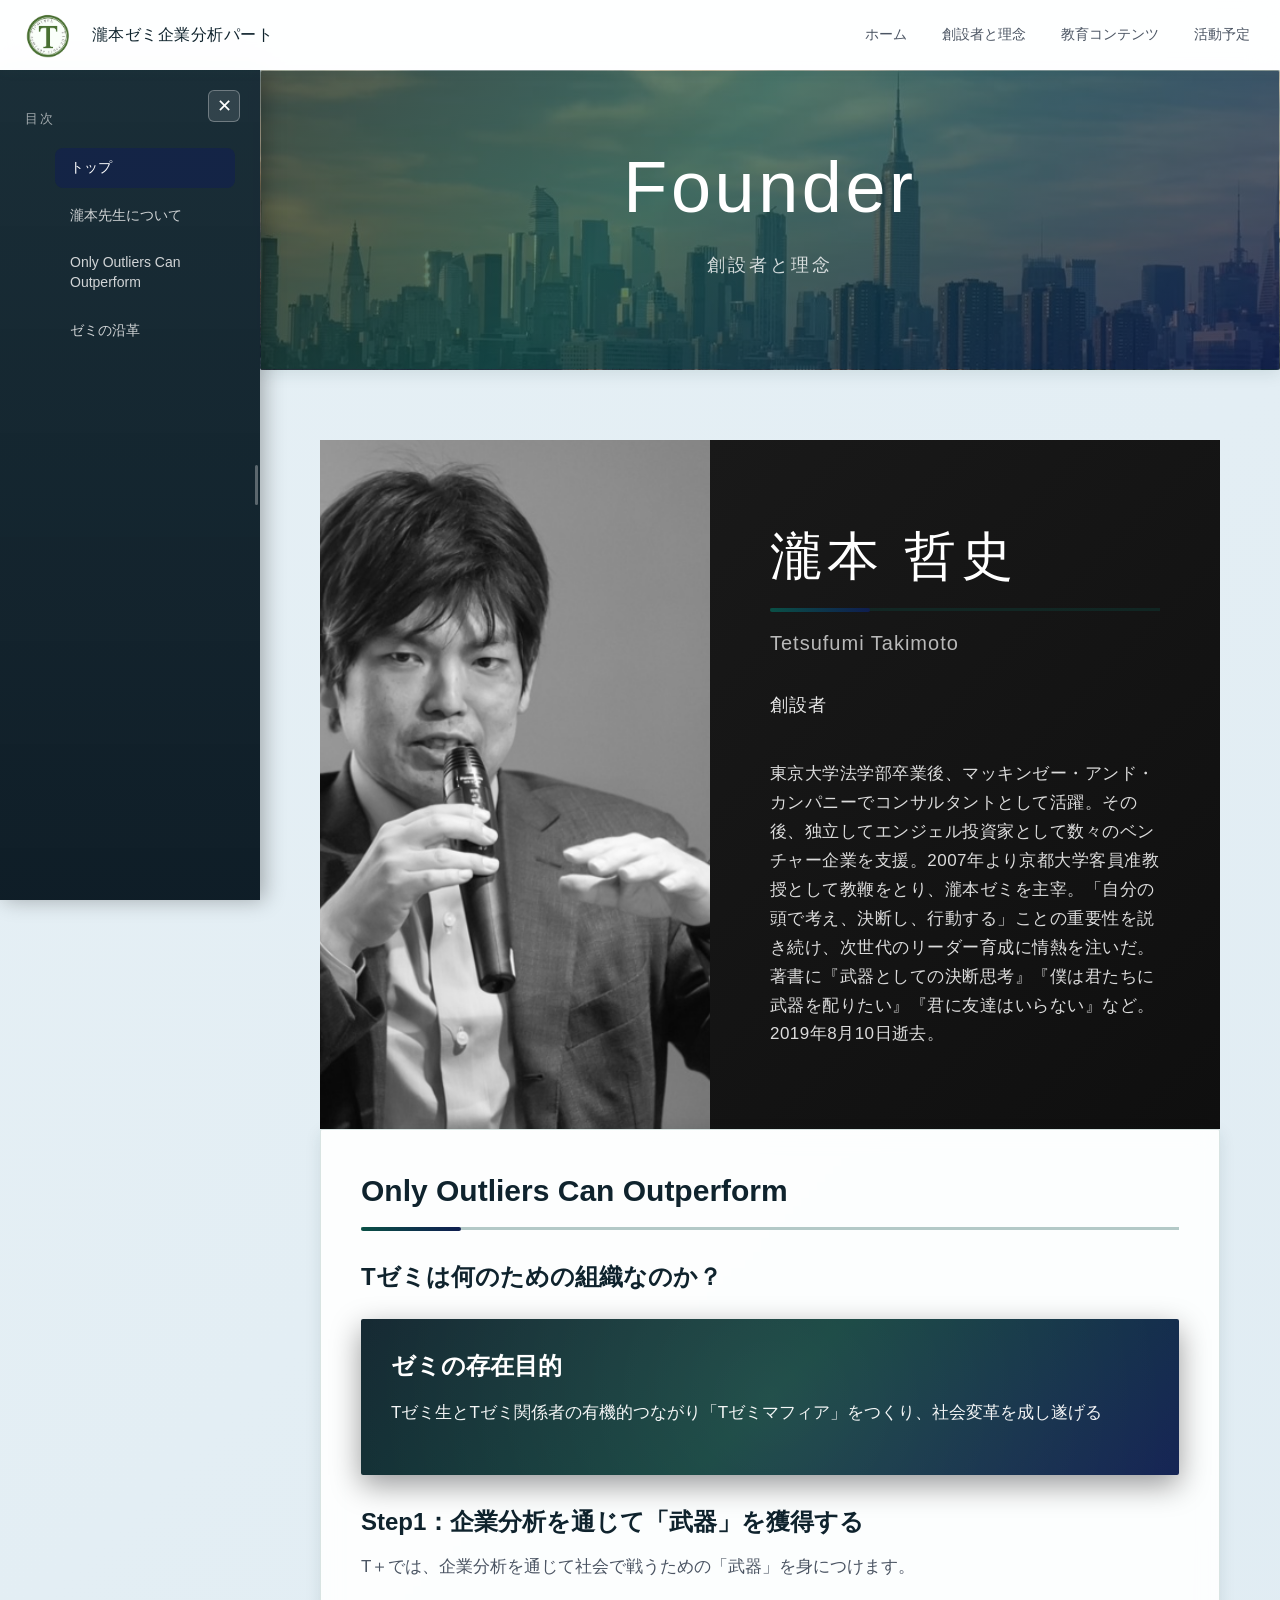
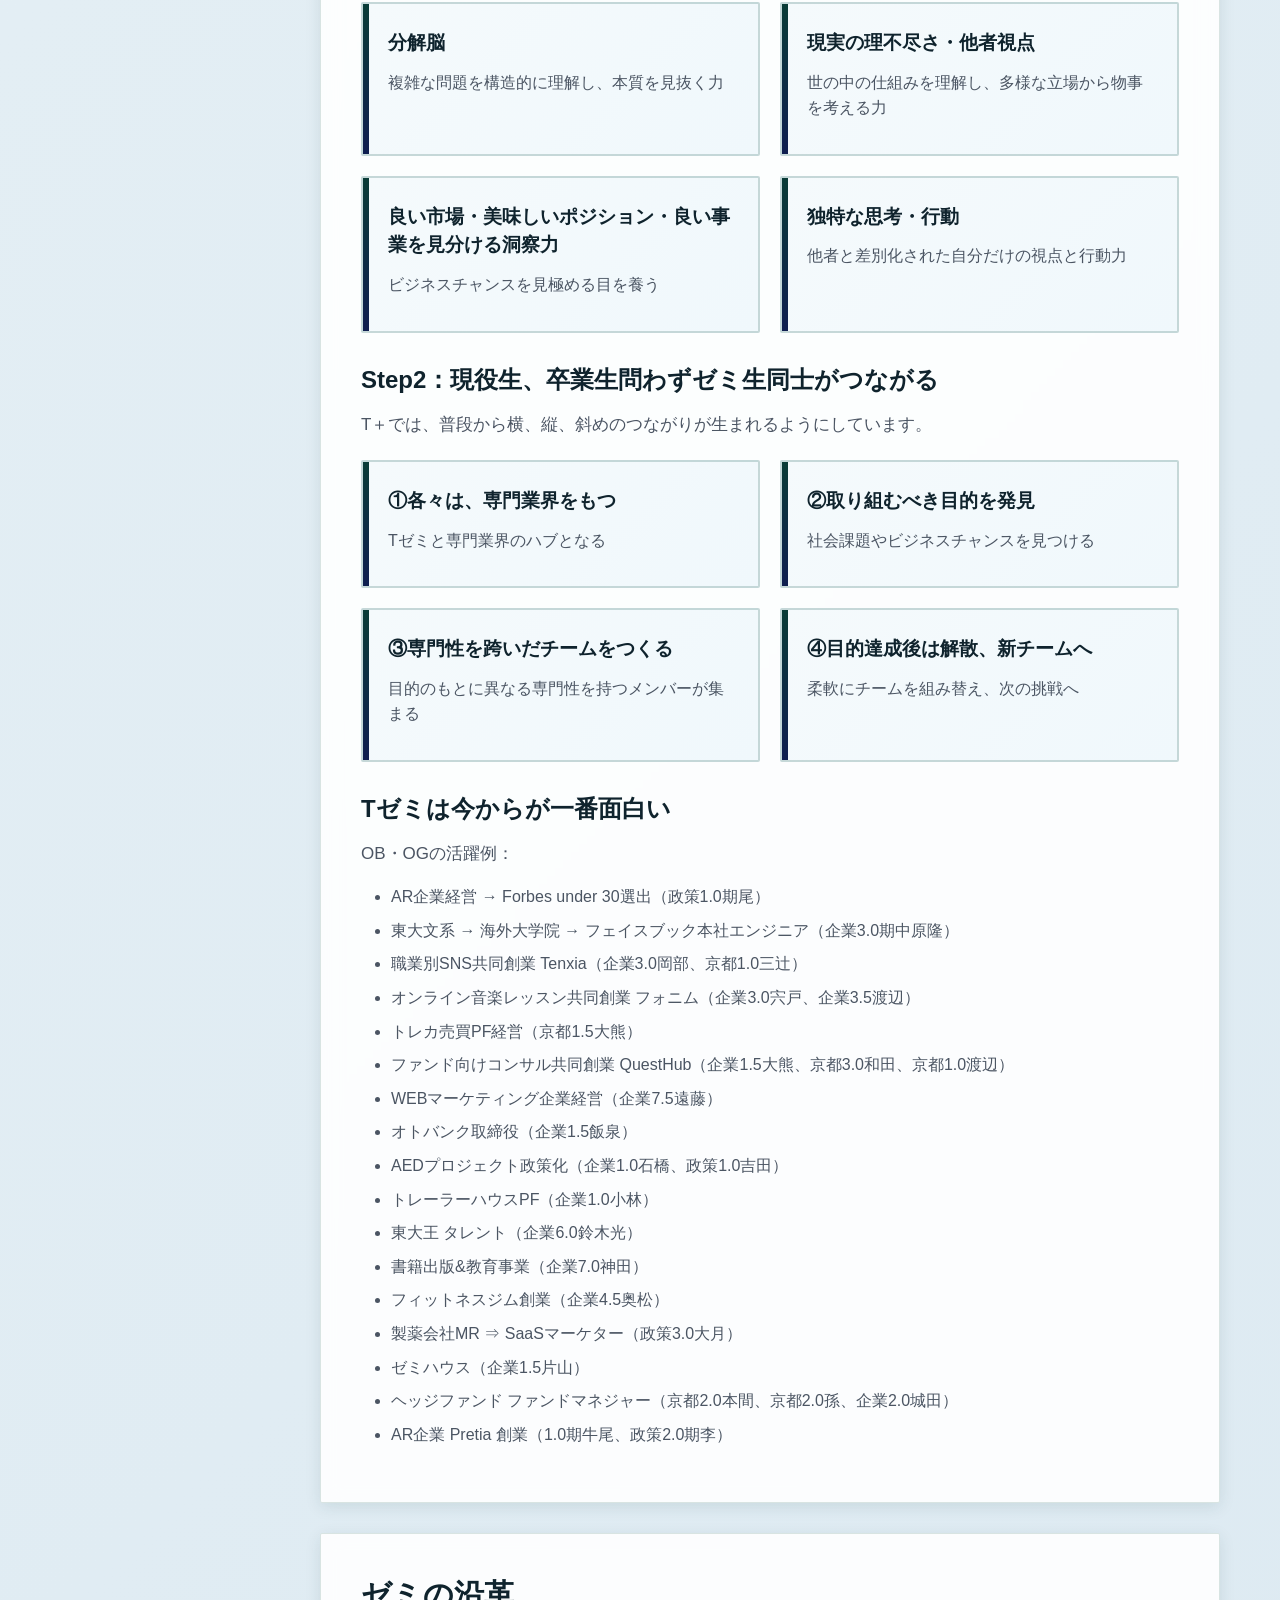
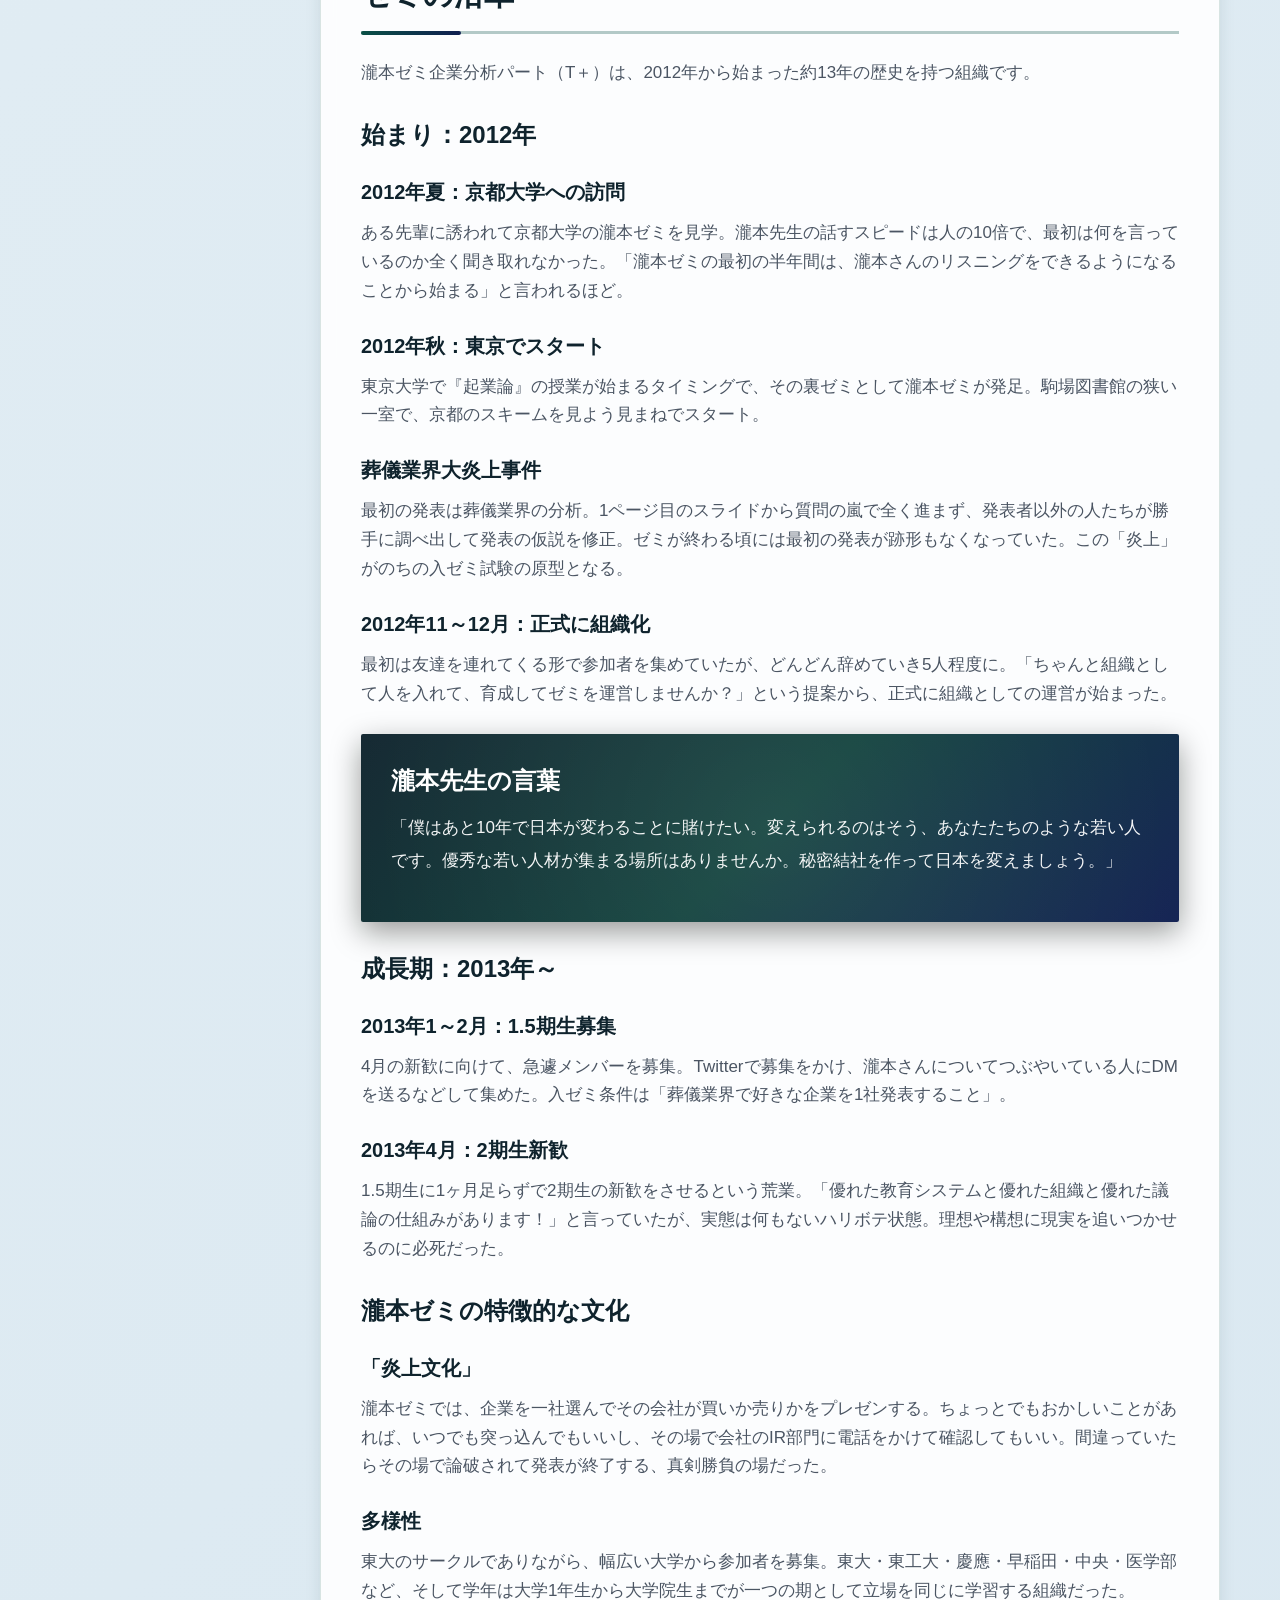
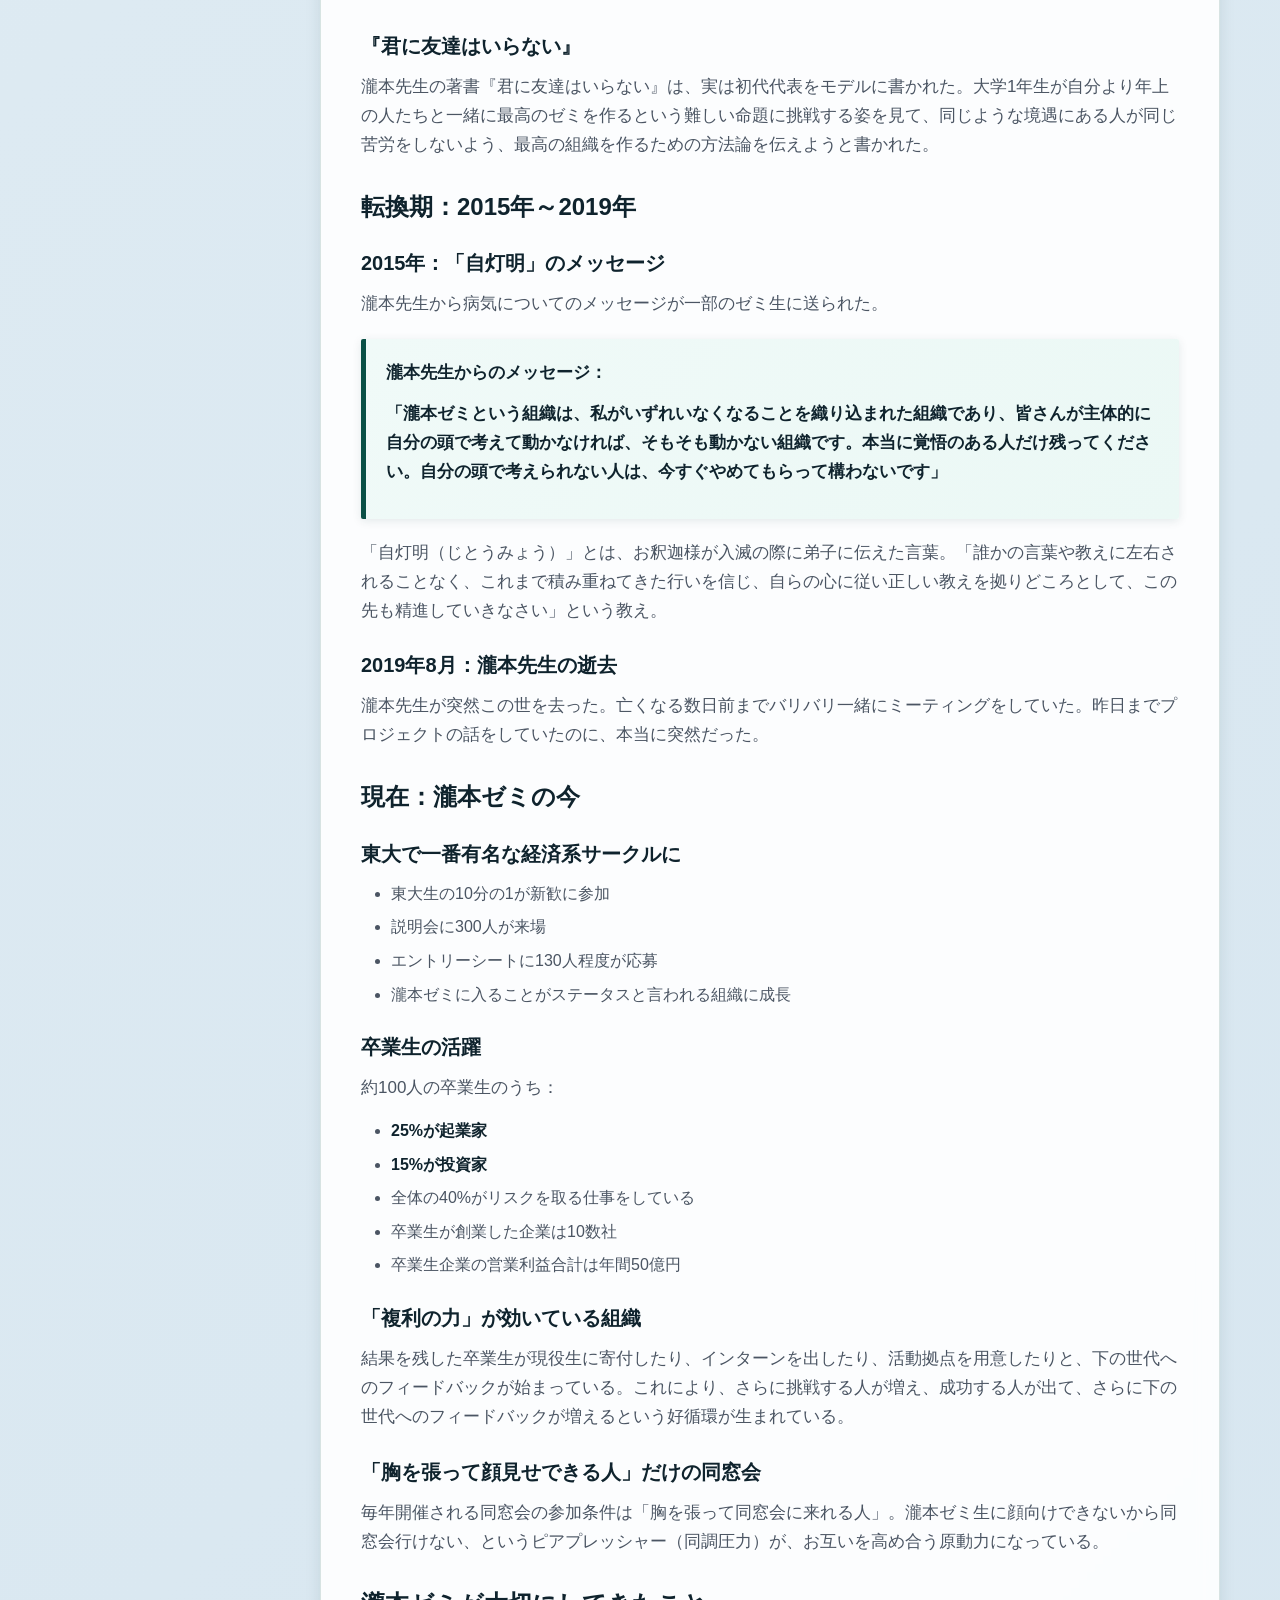
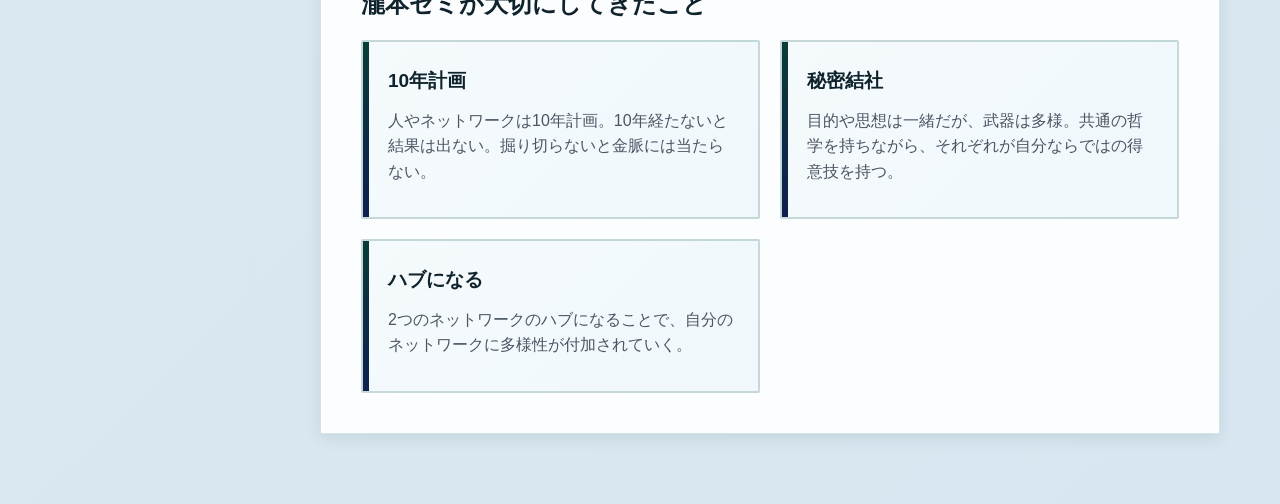
==== about-seminar.html @ 115276fe "Add sidebar toggle button to close/open table of contents Co-Authored-By: Claude Opus 4.6 <noreply@a" ====
<!DOCTYPE html>
<html lang="ja">
<head>
    <meta charset="UTF-8">
    <meta name="viewport" content="width=device-width, initial-scale=1.0">
    <title>ゼミについて | 瀧本ゼミ企業分析パート T＋</title>
    <link rel="stylesheet" href="style.css">
</head>
<body>
    <!-- ヘッダー -->
    <header class="site-header">
        <div class="header-container">
            <a href="index.html" class="header-logo">
                <img src="logo.png" alt="瀧本ゼミ T＋" class="logo-image">
                <span class="logo-text">瀧本ゼミ企業分析パート</span>
            </a>
            <nav class="header-nav">
                <a href="index.html">ホーム</a>
                <a href="about-seminar.html">創設者と理念</a>
                <a href="education.html">教育コンテンツ</a>
                <a href="schedule.html">活動予定</a>
            </nav>
        </div>
    </header>

    <!-- サイドバー -->
    <aside class="sidebar active">
        <button class="sidebar-toggle" id="sidebar-toggle">
            <span>✕</span>
        </button>
        <div class="sidebar-resizer"></div>
        <h3>目次</h3>
        <nav>
            <ul>
                <li><a href="#hero">トップ</a></li>
                <li><a href="#takimoto">瀧本先生について</a></li>
                <li><a href="#outliers">Only Outliers Can Outperform</a></li>
                <li><a href="#history">ゼミの沿革</a></li>
            </ul>
        </nav>
    </aside>

    <!-- メインコンテンツ -->
    <main class="main-content with-sidebar">
        <!-- ページヒーロー -->
        <section class="page-hero" id="hero">
            <div class="page-hero-content">
                <h1>Founder</h1>
                <p>創設者と理念</p>
            </div>
        </section>

        <div class="content-inner">
            <!-- 瀧本先生について -->
            <section id="takimoto" class="profile-section">
                <div class="profile-container">
                    <div class="profile-image">
                        <img src="takimoto.png" alt="瀧本哲史先生">
                    </div>
                    <div class="profile-content">
                        <h2 class="profile-name">瀧本 哲史</h2>
                        <p class="profile-name-en">Tetsufumi Takimoto</p>
                        <p class="profile-role">創設者</p>
                        <div class="profile-text">
                            <p>東京大学法学部卒業後、マッキンゼー・アンド・カンパニーでコンサルタントとして活躍。その後、独立してエンジェル投資家として数々のベンチャー企業を支援。2007年より京都大学客員准教授として教鞭をとり、瀧本ゼミを主宰。「自分の頭で考え、決断し、行動する」ことの重要性を説き続け、次世代のリーダー育成に情熱を注いだ。著書に『武器としての決断思考』『僕は君たちに武器を配りたい』『君に友達はいらない』など。2019年8月10日逝去。</p>
                        </div>
                    </div>
                </div>
            </section>

            <!-- Only Outliers Can Outperform -->
            <section id="outliers">
                <h2>Only Outliers Can Outperform</h2>

                <h3>Tゼミは何のための組織なのか？</h3>

                <div class="highlight-box">
                    <h3>ゼミの存在目的</h3>
                    <p>Tゼミ生とTゼミ関係者の有機的つながり「Tゼミマフィア」をつくり、社会変革を成し遂げる</p>
                </div>

                <h3>Step1：企業分析を通じて「武器」を獲得する</h3>
                <p>T＋では、企業分析を通じて社会で戦うための「武器」を身につけます。</p>

                <div class="card-grid">
                    <div class="card">
                        <h4>分解脳</h4>
                        <p>複雑な問題を構造的に理解し、本質を見抜く力</p>
                    </div>

                    <div class="card">
                        <h4>現実の理不尽さ・他者視点</h4>
                        <p>世の中の仕組みを理解し、多様な立場から物事を考える力</p>
                    </div>

                    <div class="card">
                        <h4>良い市場・美味しいポジション・良い事業を見分ける洞察力</h4>
                        <p>ビジネスチャンスを見極める目を養う</p>
                    </div>

                    <div class="card">
                        <h4>独特な思考・行動</h4>
                        <p>他者と差別化された自分だけの視点と行動力</p>
                    </div>
                </div>

                <h3>Step2：現役生、卒業生問わずゼミ生同士がつながる</h3>
                <p>T＋では、普段から横、縦、斜めのつながりが生まれるようにしています。</p>

                <div class="card-grid">
                    <div class="card">
                        <h4>①各々は、専門業界をもつ</h4>
                        <p>Tゼミと専門業界のハブとなる</p>
                    </div>

                    <div class="card">
                        <h4>②取り組むべき目的を発見</h4>
                        <p>社会課題やビジネスチャンスを見つける</p>
                    </div>

                    <div class="card">
                        <h4>③専門性を跨いだチームをつくる</h4>
                        <p>目的のもとに異なる専門性を持つメンバーが集まる</p>
                    </div>

                    <div class="card">
                        <h4>④目的達成後は解散、新チームへ</h4>
                        <p>柔軟にチームを組み替え、次の挑戦へ</p>
                    </div>
                </div>

                <h3>Tゼミは今からが一番面白い</h3>
                <p>OB・OGの活躍例：</p>
                <ul>
                    <li>AR企業経営 → Forbes under 30選出（政策1.0期尾）</li>
                    <li>東大文系 → 海外大学院 → フェイスブック本社エンジニア（企業3.0期中原隆）</li>
                    <li>職業別SNS共同創業 Tenxia（企業3.0岡部、京都1.0三辻）</li>
                    <li>オンライン音楽レッスン共同創業 フォニム（企業3.0宍戸、企業3.5渡辺）</li>
                    <li>トレカ売買PF経営（京都1.5大熊）</li>
                    <li>ファンド向けコンサル共同創業 QuestHub（企業1.5大熊、京都3.0和田、京都1.0渡辺）</li>
                    <li>WEBマーケティング企業経営（企業7.5遠藤）</li>
                    <li>オトバンク取締役（企業1.5飯泉）</li>
                    <li>AEDプロジェクト政策化（企業1.0石橋、政策1.0吉田）</li>
                    <li>トレーラーハウスPF（企業1.0小林）</li>
                    <li>東大王 タレント（企業6.0鈴木光）</li>
                    <li>書籍出版&教育事業（企業7.0神田）</li>
                    <li>フィットネスジム創業（企業4.5奥松）</li>
                    <li>製薬会社MR ⇒ SaaSマーケター（政策3.0大月）</li>
                    <li>ゼミハウス（企業1.5片山）</li>
                    <li>ヘッジファンド ファンドマネジャー（京都2.0本間、京都2.0孫、企業2.0城田）</li>
                    <li>AR企業 Pretia 創業（1.0期牛尾、政策2.0期李）</li>
                </ul>
            </section>

            <!-- ゼミの沿革 -->
            <section id="history">
                <h2>ゼミの沿革</h2>

                <p>瀧本ゼミ企業分析パート（T＋）は、2012年から始まった約13年の歴史を持つ組織です。</p>

                <h3>始まり：2012年</h3>

                <h4>2012年夏：京都大学への訪問</h4>
                <p>ある先輩に誘われて京都大学の瀧本ゼミを見学。瀧本先生の話すスピードは人の10倍で、最初は何を言っているのか全く聞き取れなかった。「瀧本ゼミの最初の半年間は、瀧本さんのリスニングをできるようになることから始まる」と言われるほど。</p>

                <h4>2012年秋：東京でスタート</h4>
                <p>東京大学で『起業論』の授業が始まるタイミングで、その裏ゼミとして瀧本ゼミが発足。駒場図書館の狭い一室で、京都のスキームを見よう見まねでスタート。</p>

                <h4>葬儀業界大炎上事件</h4>
                <p>最初の発表は葬儀業界の分析。1ページ目のスライドから質問の嵐で全く進まず、発表者以外の人たちが勝手に調べ出して発表の仮説を修正。ゼミが終わる頃には最初の発表が跡形もなくなっていた。この「炎上」がのちの入ゼミ試験の原型となる。</p>

                <h4>2012年11～12月：正式に組織化</h4>
                <p>最初は友達を連れてくる形で参加者を集めていたが、どんどん辞めていき5人程度に。「ちゃんと組織として人を入れて、育成してゼミを運営しませんか？」という提案から、正式に組織としての運営が始まった。</p>

                <div class="highlight-box">
                    <h3>瀧本先生の言葉</h3>
                    <p>「僕はあと10年で日本が変わることに賭けたい。変えられるのはそう、あなたたちのような若い人です。優秀な若い人材が集まる場所はありませんか。秘密結社を作って日本を変えましょう。」</p>
                </div>

                <h3>成長期：2013年～</h3>

                <h4>2013年1～2月：1.5期生募集</h4>
                <p>4月の新歓に向けて、急遽メンバーを募集。Twitterで募集をかけ、瀧本さんについてつぶやいている人にDMを送るなどして集めた。入ゼミ条件は「葬儀業界で好きな企業を1社発表すること」。</p>

                <h4>2013年4月：2期生新歓</h4>
                <p>1.5期生に1ヶ月足らずで2期生の新歓をさせるという荒業。「優れた教育システムと優れた組織と優れた議論の仕組みがあります！」と言っていたが、実態は何もないハリボテ状態。理想や構想に現実を追いつかせるのに必死だった。</p>

                <h3>瀧本ゼミの特徴的な文化</h3>

                <h4>「炎上文化」</h4>
                <p>瀧本ゼミでは、企業を一社選んでその会社が買いか売りかをプレゼンする。ちょっとでもおかしいことがあれば、いつでも突っ込んでもいいし、その場で会社のIR部門に電話をかけて確認してもいい。間違っていたらその場で論破されて発表が終了する、真剣勝負の場だった。</p>

                <h4>多様性</h4>
                <p>東大のサークルでありながら、幅広い大学から参加者を募集。東大・東工大・慶應・早稲田・中央・医学部など、そして学年は大学1年生から大学院生までが一つの期として立場を同じに学習する組織だった。</p>

                <h4>『君に友達はいらない』</h4>
                <p>瀧本先生の著書『君に友達はいらない』は、実は初代代表をモデルに書かれた。大学1年生が自分より年上の人たちと一緒に最高のゼミを作るという難しい命題に挑戦する姿を見て、同じような境遇にある人が同じ苦労をしないよう、最高の組織を作るための方法論を伝えようと書かれた。</p>

                <h3>転換期：2015年～2019年</h3>

                <h4>2015年：「自灯明」のメッセージ</h4>
                <p>瀧本先生から病気についてのメッセージが一部のゼミ生に送られた。</p>

                <div class="info-box">
                    <p><strong>瀧本先生からのメッセージ：</strong></p>
                    <p>「瀧本ゼミという組織は、私がいずれいなくなることを織り込まれた組織であり、皆さんが主体的に自分の頭で考えて動かなければ、そもそも動かない組織です。本当に覚悟のある人だけ残ってください。自分の頭で考えられない人は、今すぐやめてもらって構わないです」</p>
                </div>

                <p>「自灯明（じとうみょう）」とは、お釈迦様が入滅の際に弟子に伝えた言葉。「誰かの言葉や教えに左右されることなく、これまで積み重ねてきた行いを信じ、自らの心に従い正しい教えを拠りどころとして、この先も精進していきなさい」という教え。</p>

                <h4>2019年8月：瀧本先生の逝去</h4>
                <p>瀧本先生が突然この世を去った。亡くなる数日前までバリバリ一緒にミーティングをしていた。昨日までプロジェクトの話をしていたのに、本当に突然だった。</p>

                <h3>現在：瀧本ゼミの今</h3>

                <h4>東大で一番有名な経済系サークルに</h4>
                <ul>
                    <li>東大生の10分の1が新歓に参加</li>
                    <li>説明会に300人が来場</li>
                    <li>エントリーシートに130人程度が応募</li>
                    <li>瀧本ゼミに入ることがステータスと言われる組織に成長</li>
                </ul>

                <h4>卒業生の活躍</h4>
                <p>約100人の卒業生のうち：</p>
                <ul>
                    <li><strong>25%が起業家</strong></li>
                    <li><strong>15%が投資家</strong></li>
                    <li>全体の40%がリスクを取る仕事をしている</li>
                    <li>卒業生が創業した企業は10数社</li>
                    <li>卒業生企業の営業利益合計は年間50億円</li>
                </ul>

                <h4>「複利の力」が効いている組織</h4>
                <p>結果を残した卒業生が現役生に寄付したり、インターンを出したり、活動拠点を用意したりと、下の世代へのフィードバックが始まっている。これにより、さらに挑戦する人が増え、成功する人が出て、さらに下の世代へのフィードバックが増えるという好循環が生まれている。</p>

                <h4>「胸を張って顔見せできる人」だけの同窓会</h4>
                <p>毎年開催される同窓会の参加条件は「胸を張って同窓会に来れる人」。瀧本ゼミ生に顔向けできないから同窓会行けない、というピアプレッシャー（同調圧力）が、お互いを高め合う原動力になっている。</p>

                <h3>瀧本ゼミが大切にしてきたこと</h3>

                <div class="card-grid">
                    <div class="card">
                        <h4>10年計画</h4>
                        <p>人やネットワークは10年計画。10年経たないと結果は出ない。掘り切らないと金脈には当たらない。</p>
                    </div>

                    <div class="card">
                        <h4>秘密結社</h4>
                        <p>目的や思想は一緒だが、武器は多様。共通の哲学を持ちながら、それぞれが自分ならではの得意技を持つ。</p>
                    </div>

                    <div class="card">
                        <h4>ハブになる</h4>
                        <p>2つのネットワークのハブになることで、自分のネットワークに多様性が付加されていく。</p>
                    </div>
                </div>
            </section>
        </div>
    </main>

    <!-- ページトップボタン -->
    <button id="back-to-top" class="back-to-top">
        <span>↑</span>
    </button>

    <script src="script.js"></script>
</body>
</html>
---- style.css ----
:root {
            --color-primary: #2D5F4C;
            --color-primary-light: #4A9B7F;
            --color-primary-dark: #1E4535;
            --color-accent: #3A7A5F;
            --color-blue: #2563EB;
            --color-blue-light: #3B82F6;
            --color-cyan: #06B6D4;
            --color-teal: #14B8A6;
            --color-bg-light: #F8FAF9;
            --color-bg-gradient-start: #EFF6F3;
            --color-bg-gradient-end: #E0EDE7;
            --color-text-dark: #1F2937;
            --color-text-medium: #4B5563;
            --color-text-light: #6B7280;
            --color-white: #FFFFFF;
            --color-border: #D5E8DF;
        }

        * {
            margin: 0;
            padding: 0;
            box-sizing: border-box;
        }

        body {
            font-family: 'Helvetica Neue', Helvetica, Arial, 'Hiragino Kaku Gothic ProN', 'Hiragino Sans', Meiryo, sans-serif;
            color: #1F2937;
            background: linear-gradient(135deg, rgba(230, 240, 245, 1) 0%, rgba(215, 230, 240, 1) 100%);
            line-height: 1.8;
            overflow-x: hidden;
            font-weight: 400;
        }

        /* タイポグラフィ - 大胆なコントラスト */
        h1 {
            font-size: clamp(28px, 5vw, 48px);
            font-weight: 700;
            line-height: 1.2;
            font-family: 'Helvetica Neue', Helvetica, Arial, sans-serif;
        }

        h2 {
            font-size: clamp(22px, 3vw, 28px);
            font-weight: 600;
            line-height: 1.4;
            font-family: 'Helvetica Neue', Helvetica, Arial, sans-serif;
        }

        h3 {
            font-size: clamp(18px, 2.5vw, 22px);
            font-weight: 600;
            line-height: 1.4;
            font-family: 'Helvetica Neue', Helvetica, Arial, sans-serif;
        }

        h4 {
            font-size: clamp(17px, 2vw, 20px);
            font-weight: 500;
            line-height: 1.5;
            font-family: 'Helvetica Neue', Helvetica, Arial, sans-serif;
        }

        h5 {
            font-size: clamp(16px, 1.8vw, 18px);
            font-weight: 500;
            line-height: 1.5;
            font-family: 'Helvetica Neue', Helvetica, Arial, sans-serif;
        }

        /* ========== ヘッダー ========== */
        .site-header {
            position: fixed;
            top: 0;
            left: 0;
            right: 0;
            background: rgba(255, 255, 255, 0.95);
            backdrop-filter: blur(15px);
            z-index: 1000;
            box-shadow: 0 2px 10px rgba(10, 60, 55, 0.08);
            padding: 0;
        }

        .header-container {
            max-width: 100%;
            margin: 0;
            padding: 0 30px 0 20px;
            display: flex;
            justify-content: space-between;
            align-items: center;
            height: 70px;
        }

        .header-logo {
            display: flex;
            align-items: center;
            gap: 15px;
            text-decoration: none;
            transition: opacity 0.3s;
        }

        .header-logo:hover {
            opacity: 0.8;
        }

        .logo-image {
            height: 45px;
            width: auto;
        }

        .logo-text {
            font-size: 16px;
            font-weight: 400;
            color: rgba(15, 35, 45, 1);
            font-family: 'Helvetica Neue', Helvetica, Arial, sans-serif;
            letter-spacing: 0.5px;
            white-space: nowrap;
        }

        .header-nav {
            display: flex;
            gap: 35px;
            align-items: center;
        }

        .header-nav a {
            text-decoration: none;
            color: #4B5563;
            font-weight: 400;
            font-size: 14px;
            transition: all 0.3s;
            position: relative;
            font-family: 'Helvetica Neue', Helvetica, Arial, sans-serif;
        }

        .header-nav a::after {
            content: '';
            position: absolute;
            bottom: -5px;
            left: 0;
            width: 0;
            height: 2px;
            background: rgba(10, 80, 70, 1);
            transition: width 0.3s;
        }

        .header-nav a:hover {
            color: rgba(10, 80, 70, 1);
        }

        .header-nav a:hover::after {
            width: 100%;
        }

        /* ヘッダー透明版（ホームページ専用） */
        .header-transparent {
            background: transparent !important;
            backdrop-filter: none !important;
            box-shadow: none !important;
        }

        .header-transparent .logo-text {
            color: white;
        }

        .header-transparent .header-nav a {
            color: rgba(255, 255, 255, 0.9);
        }

        .header-transparent .header-nav a::after {
            background: white;
        }

        .header-transparent .header-nav a:hover {
            color: white;
        }

        /* サイドバー */
        .sidebar {
            position: fixed;
            left: 0;
            top: 70px;
            width: 260px;
            height: calc(100vh - 70px);
            background: linear-gradient(180deg, rgba(15, 35, 45, 0.95) 0%, rgba(10, 25, 35, 0.98) 100%);
            backdrop-filter: blur(10px);
            color: white;
            padding: 40px 25px;
            overflow-y: auto;
            z-index: 50;
            box-shadow: 4px 0 20px rgba(0, 0, 0, 0.3);
            display: none;
            transition: none;
        }

        .sidebar.active {
            display: block;
        }

        .sidebar.hidden {
            transform: translateX(-100%);
        }

        .sidebar-toggle {
            position: absolute;
            top: 20px;
            right: 20px;
            width: 32px;
            height: 32px;
            background: rgba(255, 255, 255, 0.1);
            border: 1px solid rgba(255, 255, 255, 0.3);
            border-radius: 6px;
            color: white;
            font-size: 18px;
            cursor: pointer;
            display: flex;
            align-items: center;
            justify-content: center;
            transition: all 0.3s;
            z-index: 101;
        }

        .sidebar-toggle:hover {
            background: rgba(255, 255, 255, 0.2);
            border-color: rgba(255, 255, 255, 0.5);
        }

        .sidebar-toggle span {
            line-height: 1;
        }

        .sidebar-resizer {
            position: absolute;
            right: 0;
            top: 0;
            width: 8px;
            height: 100%;
            cursor: col-resize;
            background: transparent;
            transition: background 0.2s;
            z-index: 100;
        }

        .sidebar-resizer:hover {
            background: rgba(100, 200, 180, 0.3);
        }

        .sidebar-resizer::after {
            content: '';
            position: absolute;
            right: 2px;
            top: 50%;
            transform: translateY(-50%);
            width: 3px;
            height: 40px;
            background: rgba(255, 255, 255, 0.3);
            border-radius: 2px;
        }

        .sidebar h3 {
            font-size: 13px;
            color: rgba(255, 255, 255, 0.6);
            margin-bottom: 20px;
            text-transform: uppercase;
            letter-spacing: 2px;
            font-weight: 400;
        }

        .sidebar nav ul {
            list-style: none;
        }

        .sidebar nav li {
            margin-bottom: 8px;
        }

        .sidebar nav a {
            color: rgba(255, 255, 255, 0.8);
            text-decoration: none;
            font-size: 14px;
            display: block;
            padding: 10px 15px;
            border-radius: 8px;
            transition: all 0.3s;
            font-weight: 400;
            line-height: 1.4;
        }

        .sidebar nav a:hover {
            background-color: rgba(10, 80, 70, 0.4);
            color: white;
        }

        .sidebar nav a.active {
            background-color: rgba(15, 30, 80, 0.6);
            color: white;
            font-weight: 500;
        }

        .nav-parent {
            position: relative;
        }

        .nav-toggle {
            cursor: pointer;
            display: flex;
            justify-content: space-between;
            align-items: center;
        }

        .toggle-icon {
            font-size: 10px;
            transition: transform 0.3s;
            margin-left: 5px;
        }

        .nav-parent.collapsed .toggle-icon {
            transform: rotate(-90deg);
        }

        .nav-submenu {
            list-style: none;
            margin-left: 15px;
            margin-top: 5px;
            margin-bottom: 5px;
            max-height: 500px;
            overflow: hidden;
            transition: max-height 0.3s ease-out, opacity 0.3s ease-out;
            opacity: 1;
        }

        .nav-parent.collapsed .nav-submenu {
            max-height: 0;
            opacity: 0;
            margin-top: 0;
            margin-bottom: 0;
        }

        .nav-submenu li {
            margin-bottom: 5px;
        }

        .nav-submenu a {
            font-size: 11px;
            padding: 6px 12px;
            color: rgba(255, 255, 255, 0.7);
            font-weight: 300;
        }


        /* メインコンテンツ */
        .main-content {
            margin-left: 0;
            padding: 0;
            max-width: 100%;
            margin-top: 70px;
        }

        .main-content-home {
            margin-top: 0;
        }

        .main-content.with-sidebar {
            margin-left: 260px;
            transition: margin-left 0.3s ease;
        }

        .main-content.with-sidebar.sidebar-closed {
            margin-left: 0;
        }

        .content-inner {
            padding: 40px 60px;
            max-width: 1400px;
            margin: 0 auto;
        }

        /* ページヒーロー */
        .page-hero {
            position: relative;
            height: 33vh;
            min-height: 300px;
            background: url('hero-bg.jpg') center/cover;
            display: flex;
            align-items: center;
            justify-content: center;
            overflow: hidden;
        }

        .page-hero::before {
            content: '';
            position: absolute;
            top: 0;
            left: 0;
            right: 0;
            bottom: 0;
            background: linear-gradient(135deg, rgba(20, 40, 30, 0.7) 0%, rgba(10, 80, 70, 0.65) 40%, rgba(15, 30, 80, 0.7) 100%);
            z-index: 1;
        }

        .page-hero-content {
            position: relative;
            z-index: 2;
            text-align: center;
        }

        .page-hero h1 {
            font-size: clamp(40px, 8vw, 72px);
            font-weight: 200;
            color: white;
            margin-bottom: 20px;
            letter-spacing: 0.05em;
        }

        .page-hero p {
            font-size: clamp(14px, 2vw, 18px);
            color: rgba(255, 255, 255, 0.8);
            font-weight: 300;
            letter-spacing: 3px;
            text-transform: uppercase;
        }

        /* ヒーローセクション */
        .hero-section {
            position: relative;
            height: 100vh;
            background: url('hero-bg.jpg') center/cover;
            display: flex;
            align-items: center;
            justify-content: flex-start;
            padding: 100px 80px 0;
            overflow: hidden;
        }

        .hero-section::before {
            content: '';
            position: absolute;
            top: 0;
            left: 0;
            right: 0;
            bottom: 0;
            background: linear-gradient(135deg, rgba(20, 40, 30, 0.7) 0%, rgba(10, 80, 70, 0.65) 40%, rgba(15, 30, 80, 0.7) 100%);
            z-index: 1;
        }

        .hero-title-wrapper {
            position: relative;
            z-index: 2;
        }

        .hero-main-title {
            font-size: clamp(80px, 15vw, 180px);
            font-weight: 200;
            color: white;
            line-height: 1;
            margin-bottom: 20px;
            text-shadow: 0 10px 40px rgba(0, 0, 0, 0.5);
            letter-spacing: 0.02em;
            font-family: 'Helvetica Neue', Helvetica, Arial, sans-serif;
        }

        .hero-subtitle-text {
            font-size: clamp(14px, 1.5vw, 18px);
            color: rgba(255, 255, 255, 0.7);
            font-weight: 300;
            letter-spacing: 4px;
            text-transform: uppercase;
            font-family: 'Helvetica Neue', Helvetica, Arial, sans-serif;
        }

        .scroll-indicator {
            position: absolute;
            bottom: 40px;
            left: 50%;
            transform: translateX(-50%);
            z-index: 3;
            text-align: center;
            animation: bounce 2s infinite;
        }

        .scroll-indicator p {
            color: rgba(255, 255, 255, 0.6);
            font-size: 10px;
            margin-bottom: 12px;
            font-weight: 300;
            letter-spacing: 3px;
            font-family: 'Helvetica Neue', Helvetica, Arial, sans-serif;
        }

        .scroll-arrow {
            width: 30px;
            height: 30px;
            border-left: 3px solid white;
            border-bottom: 3px solid white;
            transform: rotate(-45deg);
            margin: 0 auto;
        }

        @keyframes bounce {
            0%, 100% {
                transform: translateX(-50%) translateY(0);
            }
            50% {
                transform: translateX(-50%) translateY(-10px);
            }
        }

        /* メッセージセクション */
        .message-section {
            padding: 100px 80px 120px;
            background: linear-gradient(135deg, rgba(10, 15, 20, 1) 0%, rgba(5, 10, 15, 1) 100%);
            position: relative;
            overflow: hidden;
        }

        .message-section::before {
            content: '';
            position: absolute;
            top: 0;
            left: 0;
            right: 0;
            bottom: 0;
            background:
                radial-gradient(circle at 30% 40%, rgba(20, 184, 166, 0.08) 0%, transparent 50%),
                radial-gradient(circle at 70% 60%, rgba(37, 99, 235, 0.08) 0%, transparent 50%);
            pointer-events: none;
        }

        .message-content {
            max-width: 1100px;
            margin: 0 auto;
            text-align: center;
            position: relative;
            z-index: 1;
        }

        .message-title {
            font-size: clamp(48px, 7vw, 72px);
            font-weight: 800;
            background: linear-gradient(90deg, #4ADE80 0%, #22D3EE 50%, #3B82F6 100%);
            -webkit-background-clip: text;
            -webkit-text-fill-color: transparent;
            background-clip: text;
            margin-bottom: 60px;
            letter-spacing: 0.03em;
            font-family: 'Helvetica Neue', Helvetica, Arial, sans-serif;
            line-height: 1.2;
            filter: drop-shadow(0 6px 30px rgba(0, 0, 0, 0.5));
        }

        .message-text {
            display: flex;
            flex-direction: column;
            gap: 25px;
        }

        .message-text p {
            font-size: clamp(14px, 1.5vw, 16px);
            color: rgba(255, 255, 255, 0.8);
            line-height: 1.8;
            font-weight: 400;
            letter-spacing: 0.02em;
            font-family: 'Helvetica Neue', Helvetica, Arial, sans-serif;
        }

        .message-text p:last-child {
            margin-top: 5px;
            font-weight: 400;
            color: rgba(255, 255, 255, 0.8);
            font-size: clamp(14px, 1.5vw, 16px);
        }

        @media (max-width: 768px) {
            .message-section {
                padding: 60px 30px;
            }

            .message-title {
                margin-bottom: 35px;
            }

            .message-text {
                gap: 15px;
            }
        }

        /* ナビゲーション（Exploreセクション） */
        .nav-explore {
            margin-top: 80px;
            max-width: 1200px;
            margin-left: auto;
            margin-right: auto;
        }

        .nav-explore h2 {
            text-align: center;
            color: white;
            font-size: clamp(36px, 6vw, 56px);
            font-weight: 200;
            margin-bottom: 20px;
            letter-spacing: 0.05em;
            font-family: 'Helvetica Neue', Helvetica, Arial, sans-serif;
        }

        @media (max-width: 768px) {
            .nav-explore {
                margin-top: 50px;
            }
        }

        /* プロフィールセクション */
        .profile-section {
            padding: 0 !important;
            margin-bottom: 0 !important;
            background: none !important;
            border: none !important;
            box-shadow: none !important;
        }

        .profile-container {
            display: flex;
            min-height: 600px;
        }

        .profile-image {
            flex: 1;
            overflow: hidden;
        }

        .profile-image img {
            width: 100%;
            height: 100%;
            object-fit: cover;
            filter: grayscale(100%);
        }

        .profile-content {
            flex: 1;
            background: linear-gradient(135deg, rgba(25, 25, 25, 1) 0%, rgba(15, 15, 15, 1) 100%);
            padding: 80px 60px;
            display: flex;
            flex-direction: column;
            justify-content: center;
        }

        .profile-name {
            font-size: clamp(36px, 5vw, 52px);
            font-weight: 400;
            color: white;
            margin: 0 0 15px 0;
            letter-spacing: 0.1em;
            font-family: 'Helvetica Neue', Helvetica, Arial, 'Hiragino Kaku Gothic ProN', 'Hiragino Sans', sans-serif;
        }

        .profile-name-en {
            font-size: clamp(16px, 2vw, 20px);
            color: rgba(255, 255, 255, 0.7);
            margin: 0 0 30px 0;
            font-weight: 300;
            letter-spacing: 0.05em;
            font-family: 'Helvetica Neue', Helvetica, Arial, sans-serif;
        }

        .profile-role {
            font-size: clamp(16px, 1.8vw, 18px);
            color: rgba(255, 255, 255, 0.9);
            margin: 0 0 40px 0;
            font-weight: 400;
            letter-spacing: 0.05em;
            font-family: 'Helvetica Neue', Helvetica, Arial, 'Hiragino Kaku Gothic ProN', 'Hiragino Sans', sans-serif;
        }

        .profile-text {
            color: rgba(255, 255, 255, 0.85);
            font-size: clamp(14px, 1.5vw, 16px);
            line-height: 2;
            font-weight: 400;
            letter-spacing: 0.03em;
            font-family: 'Helvetica Neue', Helvetica, Arial, 'Hiragino Kaku Gothic ProN', 'Hiragino Sans', sans-serif;
        }

        .profile-text p {
            margin: 0;
            color: rgba(255, 255, 255, 0.85);
        }

        @media (max-width: 1024px) {
            .profile-container {
                min-height: 500px;
            }

            .profile-content {
                padding: 60px 40px;
            }
        }

        @media (max-width: 768px) {
            .profile-container {
                flex-direction: column;
                min-height: auto;
            }

            .profile-image {
                height: 400px;
            }

            .profile-content {
                padding: 50px 30px;
            }
        }

        /* 発表までの流れセクション */
        .flow-section {
            background: linear-gradient(135deg, rgba(245, 250, 252, 1) 0%, rgba(240, 248, 252, 1) 100%) !important;
        }

        .flow-intro {
            text-align: center;
            font-size: 16px;
            color: #6B7280;
            margin-bottom: 50px;
        }

        .flow-diagram {
            display: grid;
            grid-template-columns: 280px 1fr;
            gap: 40px;
            margin-top: 40px;
        }

        .flow-vertical {
            display: flex;
            flex-direction: column;
            gap: 15px;
        }

        .flow-step {
            background: linear-gradient(135deg, rgba(14, 165, 233, 0.9) 0%, rgba(6, 182, 212, 0.9) 100%);
            padding: 25px 20px;
            border-radius: 12px;
            box-shadow: 0 4px 12px rgba(14, 165, 233, 0.3);
        }

        .flow-step h3 {
            color: white;
            font-size: 20px;
            font-weight: 600;
            margin: 0;
            text-align: center;
            letter-spacing: 0.05em;
        }

        .flow-sources {
            display: flex;
            flex-wrap: wrap;
            gap: 8px;
            margin-top: 15px;
            justify-content: center;
        }

        .flow-sources span {
            background: rgba(255, 255, 255, 0.25);
            color: white;
            padding: 6px 12px;
            border-radius: 6px;
            font-size: 12px;
            font-weight: 500;
        }

        .flow-arrow-down {
            text-align: center;
            color: rgba(14, 165, 233, 1);
            font-size: 32px;
            font-weight: 300;
            line-height: 1;
        }

        .flow-research {
            display: flex;
            flex-direction: column;
            gap: 25px;
        }

        .research-section {
            background: white;
            padding: 25px;
            border-radius: 12px;
            border: 2px solid rgba(14, 165, 233, 0.2);
            box-shadow: 0 4px 12px rgba(14, 165, 233, 0.1);
        }

        .research-section h4 {
            color: rgba(15, 35, 45, 1);
            font-size: 18px;
            font-weight: 700;
            margin: 0 0 20px 0;
            padding-bottom: 12px;
            border-bottom: 2px solid rgba(14, 165, 233, 0.3);
        }

        .research-grid {
            display: grid;
            grid-template-columns: repeat(2, 1fr);
            gap: 15px;
        }

        .research-item {
            background: linear-gradient(135deg, rgba(240, 250, 255, 1) 0%, rgba(230, 245, 252, 1) 100%);
            padding: 15px;
            border-radius: 8px;
            border: 1px solid rgba(14, 165, 233, 0.15);
        }

        .research-item h5 {
            color: rgba(15, 35, 45, 1);
            font-size: 15px;
            font-weight: 600;
            margin: 0 0 8px 0;
        }

        .research-item p {
            color: #6B7280;
            font-size: 13px;
            margin: 0;
            line-height: 1.5;
        }

        .research-columns {
            display: grid;
            grid-template-columns: repeat(2, 1fr);
            gap: 15px;
        }

        .research-column {
            background: linear-gradient(135deg, rgba(240, 250, 255, 1) 0%, rgba(230, 245, 252, 1) 100%);
            padding: 15px;
            border-radius: 8px;
            border: 1px solid rgba(14, 165, 233, 0.15);
        }

        .column-label {
            font-size: 13px;
            font-weight: 700;
            color: rgba(14, 165, 233, 1);
            margin: 0 0 12px 0;
            text-align: center;
        }

        .research-column .research-item {
            background: white;
            padding: 10px;
            margin-bottom: 8px;
            text-align: center;
            font-size: 14px;
            font-weight: 600;
            color: rgba(15, 35, 45, 1);
        }

        .research-column .research-item:last-child {
            margin-bottom: 0;
        }

        .flow-story-template {
            grid-column: 1 / -1;
            background: linear-gradient(135deg, rgba(239, 246, 255, 1) 0%, rgba(219, 234, 254, 1) 100%);
            padding: 30px;
            border-radius: 12px;
            border: 2px solid rgba(14, 165, 233, 0.3);
            margin-top: 25px;
        }

        .flow-story-template h4 {
            color: rgba(15, 35, 45, 1);
            font-size: 18px;
            font-weight: 700;
            margin: 0 0 20px 0;
            text-align: center;
        }

        .template-items {
            display: flex;
            flex-direction: column;
            gap: 15px;
            margin-bottom: 20px;
        }

        .template-item {
            display: flex;
            align-items: flex-start;
            gap: 12px;
        }

        .template-number {
            display: inline-flex;
            align-items: center;
            justify-content: center;
            width: 28px;
            height: 28px;
            background: linear-gradient(135deg, rgba(14, 165, 233, 1) 0%, rgba(6, 182, 212, 1) 100%);
            color: white;
            border-radius: 50%;
            font-size: 14px;
            font-weight: 700;
            flex-shrink: 0;
        }

        .template-text {
            color: rgba(15, 35, 45, 1);
            font-size: 15px;
            line-height: 1.7;
        }

        .template-text strong {
            color: #DC2626;
            font-weight: 700;
        }

        .template-additional {
            background: rgba(156, 163, 175, 0.15);
            padding: 15px;
            border-radius: 8px;
            text-align: center;
            color: rgba(15, 35, 45, 1);
            font-size: 15px;
            font-weight: 600;
        }

        @media (max-width: 1024px) {
            .flow-diagram {
                grid-template-columns: 1fr;
            }

            .flow-vertical {
                order: 1;
            }

            .flow-research {
                order: 2;
            }

            .flow-story-template {
                order: 3;
            }
        }

        @media (max-width: 768px) {
            .flow-diagram {
                gap: 30px;
            }

            .research-grid {
                grid-template-columns: 1fr;
            }

            .research-columns {
                grid-template-columns: 1fr;
            }

            .flow-step {
                padding: 20px 15px;
            }

            .flow-sources span {
                font-size: 11px;
                padding: 5px 10px;
            }
        }

        /* ナビゲーションセクション */
        .nav-section {
            padding: 100px 80px 120px;
            background: linear-gradient(135deg, rgba(15, 30, 40, 1) 0%, rgba(10, 25, 35, 1) 100%);
            position: relative;
            overflow: hidden;
        }

        .nav-section::before {
            content: '';
            position: absolute;
            top: 0;
            left: 0;
            right: 0;
            bottom: 0;
            background:
                radial-gradient(circle at 20% 30%, rgba(10, 80, 70, 0.2) 0%, transparent 50%),
                radial-gradient(circle at 80% 70%, rgba(15, 30, 80, 0.2) 0%, transparent 50%);
            pointer-events: none;
        }

        .nav-section h2 {
            text-align: center;
            color: white;
            font-size: clamp(36px, 6vw, 56px);
            font-weight: 200;
            margin-bottom: 20px;
            position: relative;
            z-index: 1;
            letter-spacing: 0.05em;
            font-family: 'Helvetica Neue', Helvetica, Arial, sans-serif;
        }

        .nav-section-subtitle {
            text-align: center;
            color: rgba(255, 255, 255, 0.5);
            font-size: 13px;
            margin-bottom: 80px;
            font-weight: 300;
            text-transform: uppercase;
            letter-spacing: 4px;
            position: relative;
            z-index: 1;
            font-family: 'Helvetica Neue', Helvetica, Arial, sans-serif;
        }

        .nav-cards {
            display: grid;
            grid-template-columns: repeat(3, 1fr);
            gap: 30px;
            max-width: 1200px;
            margin: 0 auto;
        }

        .nav-card {
            background: rgba(255, 255, 255, 0.05);
            backdrop-filter: blur(20px);
            padding: 50px 35px 35px;
            border-radius: 2px;
            text-align: center;
            border: 1px solid rgba(255, 255, 255, 0.1);
            transition: all 0.5s cubic-bezier(0.4, 0, 0.2, 1);
            position: relative;
            overflow: hidden;
        }

        .nav-card::before {
            content: '';
            position: absolute;
            top: 0;
            left: 0;
            right: 0;
            height: 4px;
            background: linear-gradient(90deg, var(--color-teal) 0%, var(--color-blue) 100%);
            opacity: 0;
            transition: opacity 0.5s;
        }

        .nav-card:hover::before {
            opacity: 1;
        }

        .nav-card:hover {
            transform: translateY(-15px);
            background: rgba(255, 255, 255, 0.08);
            border-color: rgba(255, 255, 255, 0.2);
            box-shadow: 0 25px 60px rgba(0, 0, 0, 0.4);
        }

        .nav-card h3 {
            color: white;
            font-size: 24px;
            font-weight: 400;
            margin-bottom: 20px;
            margin-top: 0;
            letter-spacing: 0.03em;
            font-family: 'Helvetica Neue', Helvetica, Arial, sans-serif;
        }

        .nav-card p {
            color: rgba(255, 255, 255, 0.7);
            font-size: 14px;
            line-height: 1.7;
            margin-bottom: 35px;
            display: none;
        }

        .nav-card-button {
            display: inline-block;
            background: linear-gradient(135deg, var(--color-teal) 0%, var(--color-blue) 100%);
            color: white;
            padding: 14px 35px;
            border-radius: 2px;
            text-decoration: none;
            font-weight: 400;
            font-size: 12px;
            transition: all 0.3s;
            box-shadow: 0 6px 20px rgba(20, 184, 166, 0.4);
            text-transform: uppercase;
            letter-spacing: 2px;
            font-family: 'Helvetica Neue', Helvetica, Arial, sans-serif;
        }

        .nav-card-button:hover {
            transform: translateY(-3px);
            box-shadow: 0 10px 30px rgba(20, 184, 166, 0.6);
        }

        section {
            background: rgba(255, 255, 255, 0.9);
            backdrop-filter: blur(10px);
            padding: 40px;
            margin-bottom: 30px;
            border-radius: 2px;
            box-shadow: 0 4px 16px rgba(10, 60, 55, 0.1);
            border: 1px solid rgba(10, 80, 70, 0.15);
            transition: all 0.3s;
        }

        section:hover {
            box-shadow: 0 8px 24px rgba(10, 60, 55, 0.15);
        }

        section h2 {
            color: rgba(15, 35, 45, 1);
            font-size: clamp(24px, 3vw, 30px);
            font-weight: 700;
            margin-bottom: 25px;
            padding-bottom: 15px;
            border-bottom: 3px solid rgba(10, 80, 70, 0.3);
            position: relative;
        }

        section h2::after {
            content: '';
            position: absolute;
            bottom: -4px;
            left: 0;
            width: 100px;
            height: 4px;
            background: linear-gradient(90deg, rgba(10, 80, 70, 1) 0%, rgba(15, 30, 80, 1) 100%);
            border-radius: 2px;
        }

        section h3 {
            color: rgba(15, 35, 45, 1);
            font-size: clamp(20px, 2.5vw, 24px);
            font-weight: 600;
            margin-top: 30px;
            margin-bottom: 15px;
        }

        section h4 {
            color: rgba(15, 35, 45, 1);
            font-size: clamp(18px, 2vw, 20px);
            font-weight: 600;
            margin-top: 25px;
            margin-bottom: 12px;
        }

        section p {
            font-size: 17px;
            margin-bottom: 15px;
            color: #4B5563;
            line-height: 1.7;
        }

        .hero-image {
            width: 100%;
            height: 400px;
            object-fit: cover;
            border-radius: 2px;
            margin-bottom: 30px;
            box-shadow: 0 10px 40px rgba(10, 60, 55, 0.2);
            transition: all 0.3s;
        }

        .hero-image:hover {
            transform: scale(1.02);
            box-shadow: 0 15px 50px rgba(10, 60, 55, 0.25);
        }

        .content-image {
            width: 100%;
            max-width: 700px;
            height: auto;
            border-radius: 2px;
            margin: 30px 0;
            box-shadow: 0 8px 25px rgba(10, 60, 55, 0.2);
            transition: all 0.3s;
        }

        .content-image:hover {
            transform: scale(1.02);
            box-shadow: 0 12px 35px rgba(10, 60, 55, 0.25);
        }

        /* スクロールアニメーション */
        .scroll-fade {
            opacity: 0;
            transform: translateY(50px);
            transition: opacity 0.8s ease-out, transform 0.8s ease-out;
        }

        .scroll-fade.visible {
            opacity: 1;
            transform: translateY(0);
        }

        .scroll-fade-delay-1 {
            transition-delay: 0.1s;
        }

        .scroll-fade-delay-2 {
            transition-delay: 0.2s;
        }

        .scroll-fade-delay-3 {
            transition-delay: 0.3s;
        }

        /* フェードインアニメーション */
        @keyframes fadeIn {
            from {
                opacity: 0;
                transform: translateY(20px);
            }
            to {
                opacity: 1;
                transform: translateY(0);
            }
        }

        .fade-in {
            animation: fadeIn 0.6s ease-out;
        }

        /* パルスアニメーション */
        @keyframes pulse {
            0%, 100% {
                box-shadow: 0 4px 16px rgba(45, 95, 76, 0.08);
            }
            50% {
                box-shadow: 0 6px 20px rgba(45, 95, 76, 0.15);
            }
        }

        .card-grid {
            display: grid;
            grid-template-columns: repeat(auto-fit, minmax(300px, 1fr));
            gap: 20px;
            margin-top: 20px;
        }

        .card {
            background: linear-gradient(135deg, rgba(245, 250, 252, 1) 0%, rgba(240, 248, 252, 1) 100%);
            padding: 25px;
            border-radius: 2px;
            border: 2px solid rgba(10, 80, 70, 0.2);
            transition: all 0.3s;
            position: relative;
            overflow: hidden;
        }

        .card::before {
            content: '';
            position: absolute;
            top: 0;
            left: 0;
            width: 6px;
            height: 100%;
            background: linear-gradient(180deg, rgba(10, 60, 55, 1) 0%, rgba(15, 30, 80, 1) 100%);
        }

        .card:hover {
            transform: translateY(-8px);
            box-shadow: 0 12px 30px rgba(10, 60, 55, 0.25);
            border-color: rgba(10, 60, 55, 0.5);
        }

        .card h4 {
            color: rgba(15, 35, 45, 1);
            font-size: 19px;
            font-weight: 600;
            margin-top: 0;
            margin-bottom: 12px;
        }

        .card h5 {
            color: rgba(15, 35, 45, 1);
            font-size: 17px;
            font-weight: 600;
            margin-bottom: 8px;
        }

        .card p {
            font-size: 16px;
            color: #4B5563;
            margin-bottom: 8px;
            line-height: 1.6;
        }

        .card ul {
            margin-left: 20px;
        }

        .card li {
            font-size: 15px;
            color: #4B5563;
            margin-bottom: 6px;
        }

        .highlight-box {
            background: linear-gradient(135deg, rgba(15, 35, 45, 1) 0%, rgba(10, 60, 55, 1) 50%, rgba(15, 30, 80, 1) 100%);
            color: white;
            padding: 30px;
            border-radius: 2px;
            margin: 25px 0;
            box-shadow: 0 10px 30px rgba(0, 0, 0, 0.4);
            position: relative;
            overflow: hidden;
        }

        .highlight-box::before {
            content: '';
            position: absolute;
            top: -50%;
            right: -50%;
            width: 200%;
            height: 200%;
            background: radial-gradient(circle, rgba(255, 255, 255, 0.1) 0%, transparent 70%);
            pointer-events: none;
        }

        .highlight-box h3 {
            color: white;
            margin-top: 0;
            font-weight: 800;
            position: relative;
        }

        .highlight-box p {
            color: rgba(255, 255, 255, 0.95);
            position: relative;
            line-height: 1.9;
        }

        .highlight-box ol, .highlight-box ul {
            position: relative;
        }

        .highlight-box li {
            color: rgba(255, 255, 255, 0.95);
        }

        .highlight-box strong {
            color: white;
            font-weight: 700;
        }

        .info-box {
            background: linear-gradient(135deg, rgba(240, 250, 248, 1) 0%, rgba(235, 248, 245, 1) 100%);
            border-left: 5px solid rgba(10, 80, 70, 1);
            padding: 20px;
            margin: 20px 0;
            border-radius: 2px;
            box-shadow: 0 2px 10px rgba(10, 60, 55, 0.1);
        }

        .info-box p {
            color: rgba(15, 35, 45, 1);
            font-weight: 600;
            margin-bottom: 12px;
        }

        .info-box ul {
            color: #4B5563;
        }

        .placeholder {
            background: linear-gradient(135deg, rgba(255, 250, 240, 1) 0%, rgba(255, 248, 235, 1) 100%);
            border: 2px dashed rgba(255, 184, 77, 0.6);
            padding: 25px;
            border-radius: 2px;
            text-align: center;
            color: #996300;
            margin: 20px 0;
            transition: all 0.3s;
        }

        .placeholder:hover {
            transform: translateY(-2px);
            box-shadow: 0 4px 12px rgba(255, 184, 77, 0.2);
        }

        .placeholder h4 {
            color: #996300;
            font-weight: 700;
            margin-bottom: 10px;
        }

        /* バッジスタイル */
        .badge {
            display: inline-block;
            padding: 8px 20px;
            border-radius: 2px;
            font-size: 14px;
            font-weight: 700;
            margin-bottom: 15px;
        }

        .badge.fundamentals {
            background: rgba(200, 240, 235, 1);
            color: rgba(15, 35, 45, 1);
        }

        .badge.industry {
            background: rgba(180, 235, 230, 1);
            color: rgba(15, 35, 45, 1);
        }

        .badge.philosophy {
            background: rgba(220, 235, 255, 1);
            color: rgba(15, 35, 45, 1);
        }

        /* 番号バッジ */
        .number-badge {
            display: inline-block;
            width: 50px;
            height: 50px;
            background: linear-gradient(135deg, rgba(10, 60, 55, 1) 0%, rgba(15, 30, 80, 1) 100%);
            color: white;
            border-radius: 50%;
            line-height: 50px;
            text-align: center;
            font-weight: 800;
            font-size: 24px;
            margin-bottom: 1.5rem;
            box-shadow: 0 4px 12px rgba(10, 60, 55, 0.4);
        }

        ul, ol {
            margin-left: 30px;
            margin-bottom: 15px;
            color: #4B5563;
        }

        li {
            margin-bottom: 8px;
            line-height: 1.6;
            color: #4B5563;
        }

        strong {
            color: rgba(15, 35, 45, 1);
            font-weight: 700;
        }

        em {
            color: rgba(10, 80, 70, 1);
            font-style: normal;
            font-weight: 600;
        }

        /* スムーススクロール */
        html {
            scroll-behavior: smooth;
        }

        /* ページトップボタン */
        .back-to-top {
            position: fixed;
            bottom: 40px;
            right: 40px;
            width: 50px;
            height: 50px;
            background: linear-gradient(135deg, rgba(10, 80, 70, 0.9) 0%, rgba(15, 30, 80, 0.9) 100%);
            color: white;
            border: none;
            border-radius: 50%;
            font-size: 24px;
            cursor: pointer;
            opacity: 0;
            visibility: hidden;
            transition: all 0.3s ease;
            box-shadow: 0 4px 12px rgba(0, 0, 0, 0.3);
            z-index: 999;
            display: flex;
            align-items: center;
            justify-content: center;
        }

        .back-to-top.visible {
            opacity: 1;
            visibility: visible;
        }

        .back-to-top:hover {
            transform: translateY(-5px);
            box-shadow: 0 6px 20px rgba(0, 0, 0, 0.4);
        }

        .back-to-top span {
            line-height: 1;
        }

        @media (max-width: 768px) {
            .back-to-top {
                bottom: 20px;
                right: 20px;
                width: 45px;
                height: 45px;
                font-size: 20px;
            }
        }

        .person-card {
            background: linear-gradient(135deg, rgba(245, 250, 252, 1) 0%, rgba(240, 248, 252, 1) 100%);
            border: 2px solid rgba(10, 80, 70, 0.2);
            padding: 20px;
            border-radius: 2px;
            margin-bottom: 15px;
            transition: all 0.3s;
            position: relative;
            overflow: hidden;
        }

        .person-card::before {
            content: '';
            position: absolute;
            top: 0;
            left: 0;
            width: 5px;
            height: 100%;
            background: linear-gradient(180deg, rgba(10, 60, 55, 1) 0%, rgba(15, 30, 80, 1) 100%);
        }

        .person-card:hover {
            transform: translateY(-3px);
            box-shadow: 0 8px 20px rgba(10, 60, 55, 0.2);
            border-color: rgba(10, 60, 55, 0.5);
        }

        .person-card h5 {
            color: rgba(15, 35, 45, 1);
            font-size: 18px;
            font-weight: 600;
            margin-bottom: 8px;
        }

        .person-card .role {
            color: rgba(10, 80, 70, 1);
            font-size: 14px;
            font-weight: 600;
            margin-bottom: 12px;
        }

        .person-card p {
            font-size: 16px;
            color: #4B5563;
            line-height: 1.7;
        }

        @media (max-width: 1024px) {
            .site-header {
                padding: 0 30px;
            }

            .header-nav {
                gap: 25px;
            }

            .sidebar {
                width: 220px;
            }

            .main-content.with-sidebar {
                margin-left: 220px;
            }

            .content-inner {
                padding: 30px;
            }

            .nav-section {
                padding: 60px 30px;
            }

            .hero-section {
                padding: 50px 30px;
            }

            .page-hero {
                height: 35vh;
                min-height: 300px;
            }

            .nav-cards {
                grid-template-columns: repeat(2, 1fr);
            }

            section {
                padding: 30px;
            }
        }

        @media (max-width: 768px) {
            .site-header {
                padding: 0 20px;
            }

            .header-container {
                height: 60px;
            }

            .header-logo {
                font-size: 16px;
            }

            .header-nav {
                gap: 15px;
            }

            .header-nav a {
                font-size: 13px;
            }

            .header-cta {
                padding: 8px 18px;
                font-size: 13px;
            }

            .sidebar {
                display: none !important;
            }

            .main-content {
                margin-top: 60px;
            }

            .main-content-home {
                margin-top: 0;
            }

            .main-content.with-sidebar {
                margin-left: 0;
            }

            .content-inner {
                padding: 20px;
            }

            .hero-section {
                padding: 30px 20px;
                height: 100vh;
            }

            .hero-main-title {
                font-size: 28px;
            }

            .page-hero {
                height: 35vh;
                min-height: 300px;
            }

            .page-hero h1 {
                font-size: 36px;
            }

            .nav-section {
                padding: 50px 20px;
            }

            .nav-cards {
                grid-template-columns: 1fr;
                gap: 20px;
            }

            .nav-card {
                padding: 35px 25px 30px;
            }

            section {
                padding: 25px 20px;
            }

            .card-grid {
                grid-template-columns: 1fr;
            }
        }

        /* タイムライン */
        .timeline-container {
            margin: 40px 0;
            overflow-x: auto;
        }

        .timeline-months {
            display: grid;
            grid-template-columns: repeat(12, 1fr);
            gap: 10px;
            margin-bottom: 20px;
            min-width: 900px;
        }

        .timeline-months .month {
            text-align: center;
            font-weight: 600;
            color: rgba(15, 35, 45, 1);
            padding: 10px 5px;
            background: rgba(10, 80, 70, 0.05);
            border-radius: 4px;
            font-size: 14px;
        }

        .timeline-activities {
            display: grid;
            grid-template-columns: repeat(12, 1fr);
            gap: 10px;
            margin-bottom: 30px;
            min-width: 900px;
        }

        .activity-bar {
            height: 60px;
            border-radius: 8px;
            display: flex;
            align-items: center;
            justify-content: center;
            font-weight: 600;
            color: white;
            position: relative;
            box-shadow: 0 4px 12px rgba(0, 0, 0, 0.1);
            transition: transform 0.3s, box-shadow 0.3s;
        }

        .activity-bar:hover {
            transform: translateY(-2px);
            box-shadow: 0 6px 16px rgba(0, 0, 0, 0.15);
        }

        .activity-bar span {
            font-size: 15px;
            letter-spacing: 1px;
        }

        .activity-shinkan {
            background: linear-gradient(135deg, #FF6B6B 0%, #FF8E53 100%);
        }

        .activity-education {
            background: linear-gradient(135deg, #4FACFE 0%, #00F2FE 100%);
        }

        .timeline-events {
            display: grid;
            grid-template-columns: repeat(12, 1fr);
            gap: 10px;
            min-width: 900px;
        }

        .timeline-events .event {
            background: linear-gradient(135deg, #A78BFA 0%, #EC4899 100%);
            border: none;
            border-radius: 8px;
            padding: 12px 8px;
            text-align: center;
            font-weight: 600;
            color: white;
            font-size: 13px;
            line-height: 1.4;
            transition: all 0.3s;
            box-shadow: 0 4px 12px rgba(167, 139, 250, 0.3);
        }

        .timeline-events .event:hover {
            transform: translateY(-2px);
            box-shadow: 0 6px 16px rgba(167, 139, 250, 0.4);
        }

        @media (max-width: 768px) {
            .timeline-container {
                margin: 30px -20px;
                padding: 0 20px;
            }

            .timeline-months {
                min-width: 800px;
            }

            .timeline-activities {
                min-width: 800px;
            }

            .timeline-events {
                min-width: 800px;
            }

            .timeline-months .month {
                font-size: 12px;
                padding: 8px 3px;
            }

            .activity-bar {
                height: 50px;
            }

            .activity-bar span {
                font-size: 13px;
            }

            .timeline-events .event {
                font-size: 11px;
                padding: 10px 5px;
            }
        }

        /* 参考資料セクション */
        .reference-section {
            margin-top: 50px;
            padding: 30px;
            background: linear-gradient(135deg, rgba(255, 193, 7, 0.1) 0%, rgba(255, 152, 0, 0.1) 100%);
            border-left: 5px solid #FFC107;
            border-radius: 8px;
            box-shadow: 0 6px 20px rgba(255, 193, 7, 0.2);
            transition: all 0.3s;
        }

        .reference-section:hover {
            box-shadow: 0 8px 25px rgba(255, 193, 7, 0.3);
            transform: translateY(-2px);
        }

        .reference-section h3 {
            color: rgba(15, 35, 45, 1);
            font-size: 22px;
            font-weight: 700;
            margin-bottom: 15px;
            margin-top: 0;
        }

        .reference-section > p {
            color: #4B5563;
            font-size: 16px;
            margin-bottom: 20px;
        }

        .reference-placeholder {
            background: white;
            border: 2px dashed #FFC107;
            border-radius: 8px;
            padding: 25px;
            text-align: center;
        }

        .reference-placeholder p {
            color: #F59E0B;
            font-weight: 600;
            font-size: 15px;
            margin: 0;
        }

        @media (max-width: 768px) {
            .reference-section {
                padding: 20px;
                margin-top: 40px;
            }

            .reference-section h3 {
                font-size: 18px;
            }

            .reference-placeholder {
                padding: 20px;
            }

            .reference-placeholder p {
                font-size: 13px;
            }
        }

        /* 理解度チェックテスト */
        .quiz-container {
            display: grid;
            grid-template-columns: repeat(auto-fit, minmax(300px, 1fr));
            gap: 30px;
            margin: 30px 0;
        }

        .quiz-card {
            background: white;
            border: 2px solid rgba(10, 80, 70, 0.2);
            border-radius: 12px;
            padding: 35px 30px;
            text-align: center;
            transition: all 0.3s;
            box-shadow: 0 4px 16px rgba(10, 60, 55, 0.1);
        }

        .quiz-card:hover {
            transform: translateY(-5px);
            box-shadow: 0 8px 24px rgba(10, 60, 55, 0.2);
            border-color: rgba(10, 80, 70, 0.4);
        }

        .quiz-card h3 {
            color: rgba(15, 35, 45, 1);
            font-size: 22px;
            font-weight: 700;
            margin: 0 0 15px 0;
        }

        .quiz-card p {
            color: #6B7280;
            font-size: 15px;
            margin-bottom: 25px;
            line-height: 1.6;
        }

        .quiz-button {
            display: inline-block;
            background: linear-gradient(135deg, rgba(10, 80, 70, 1) 0%, rgba(15, 30, 80, 1) 100%);
            color: white;
            padding: 14px 35px;
            border-radius: 8px;
            text-decoration: none;
            font-weight: 600;
            font-size: 15px;
            transition: all 0.3s;
            box-shadow: 0 4px 12px rgba(10, 80, 70, 0.3);
        }

        .quiz-button:hover {
            transform: translateY(-2px);
            box-shadow: 0 6px 16px rgba(10, 80, 70, 0.4);
        }

        @media (max-width: 768px) {
            .quiz-container {
                grid-template-columns: 1fr;
                gap: 20px;
            }

            .quiz-card {
                padding: 30px 20px;
            }

            .quiz-card h3 {
                font-size: 20px;
            }

            .quiz-button {
                padding: 12px 30px;
                font-size: 14px;
            }
        }
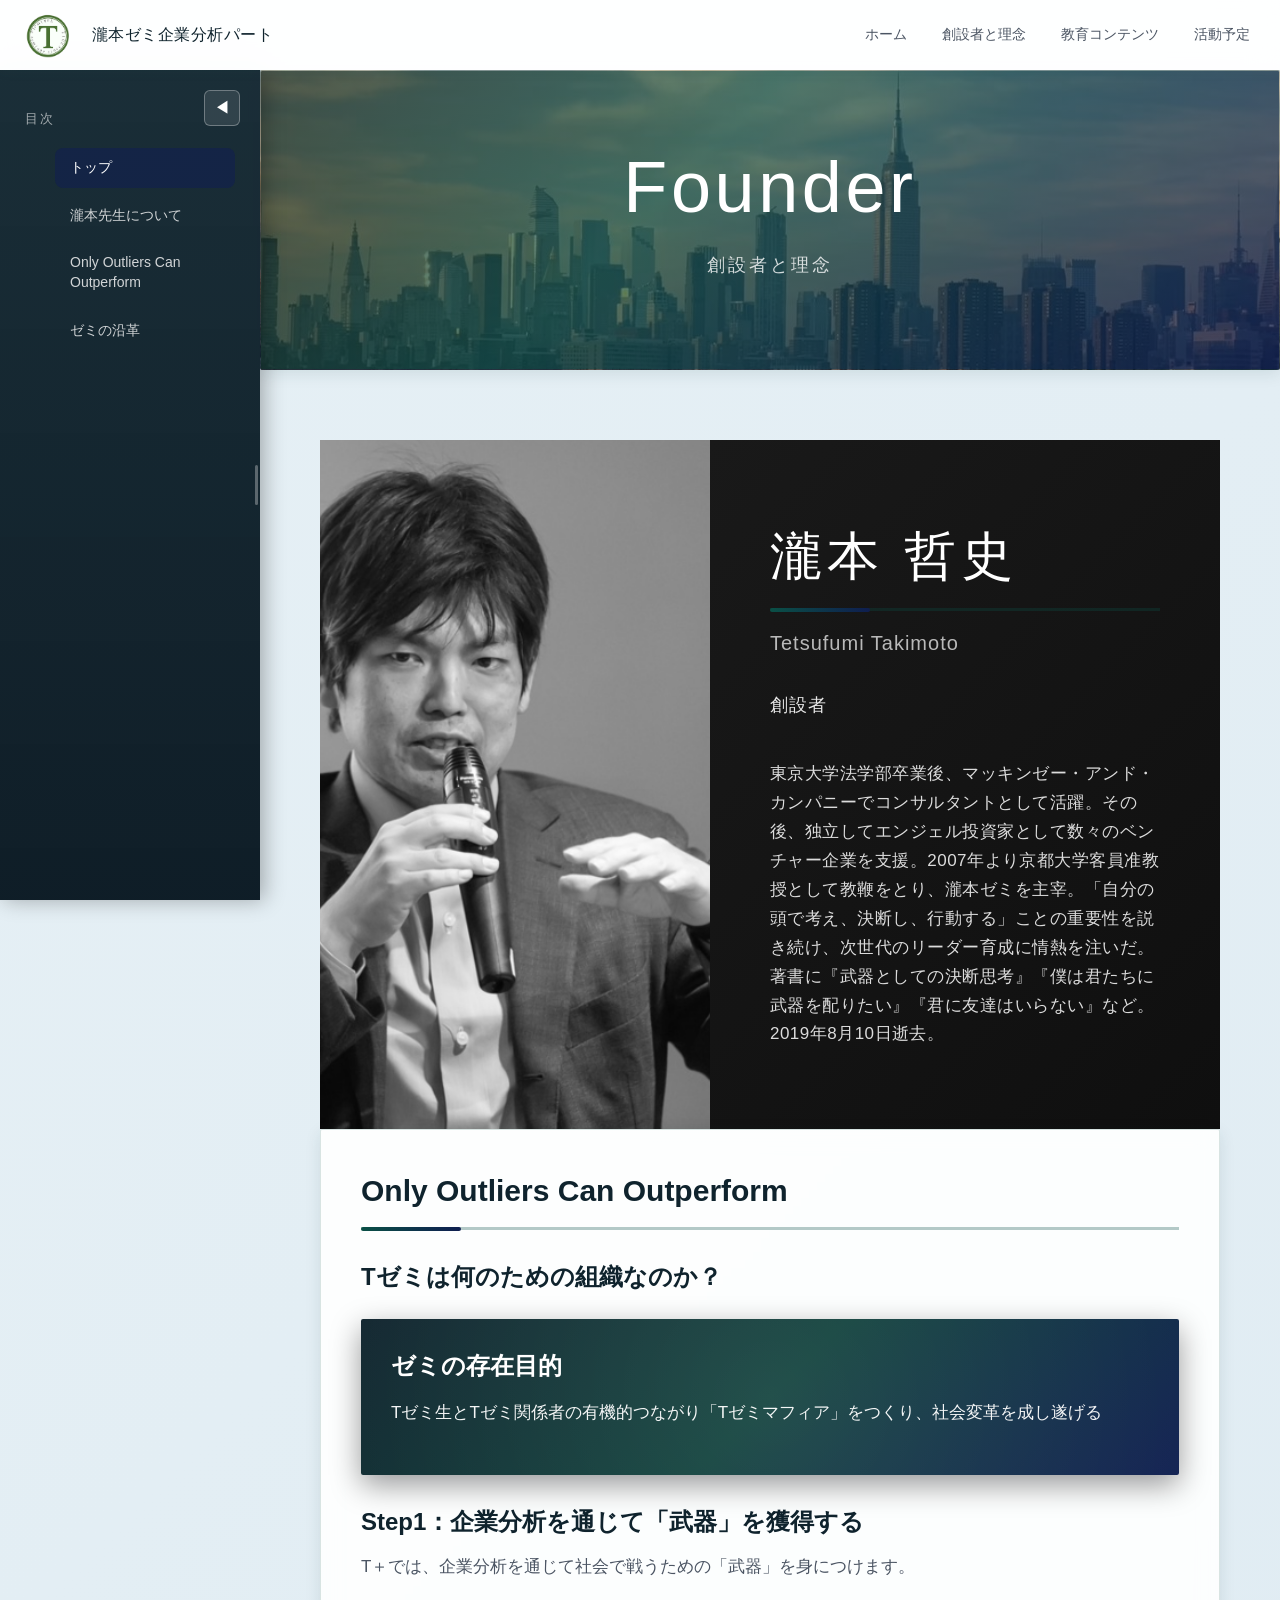
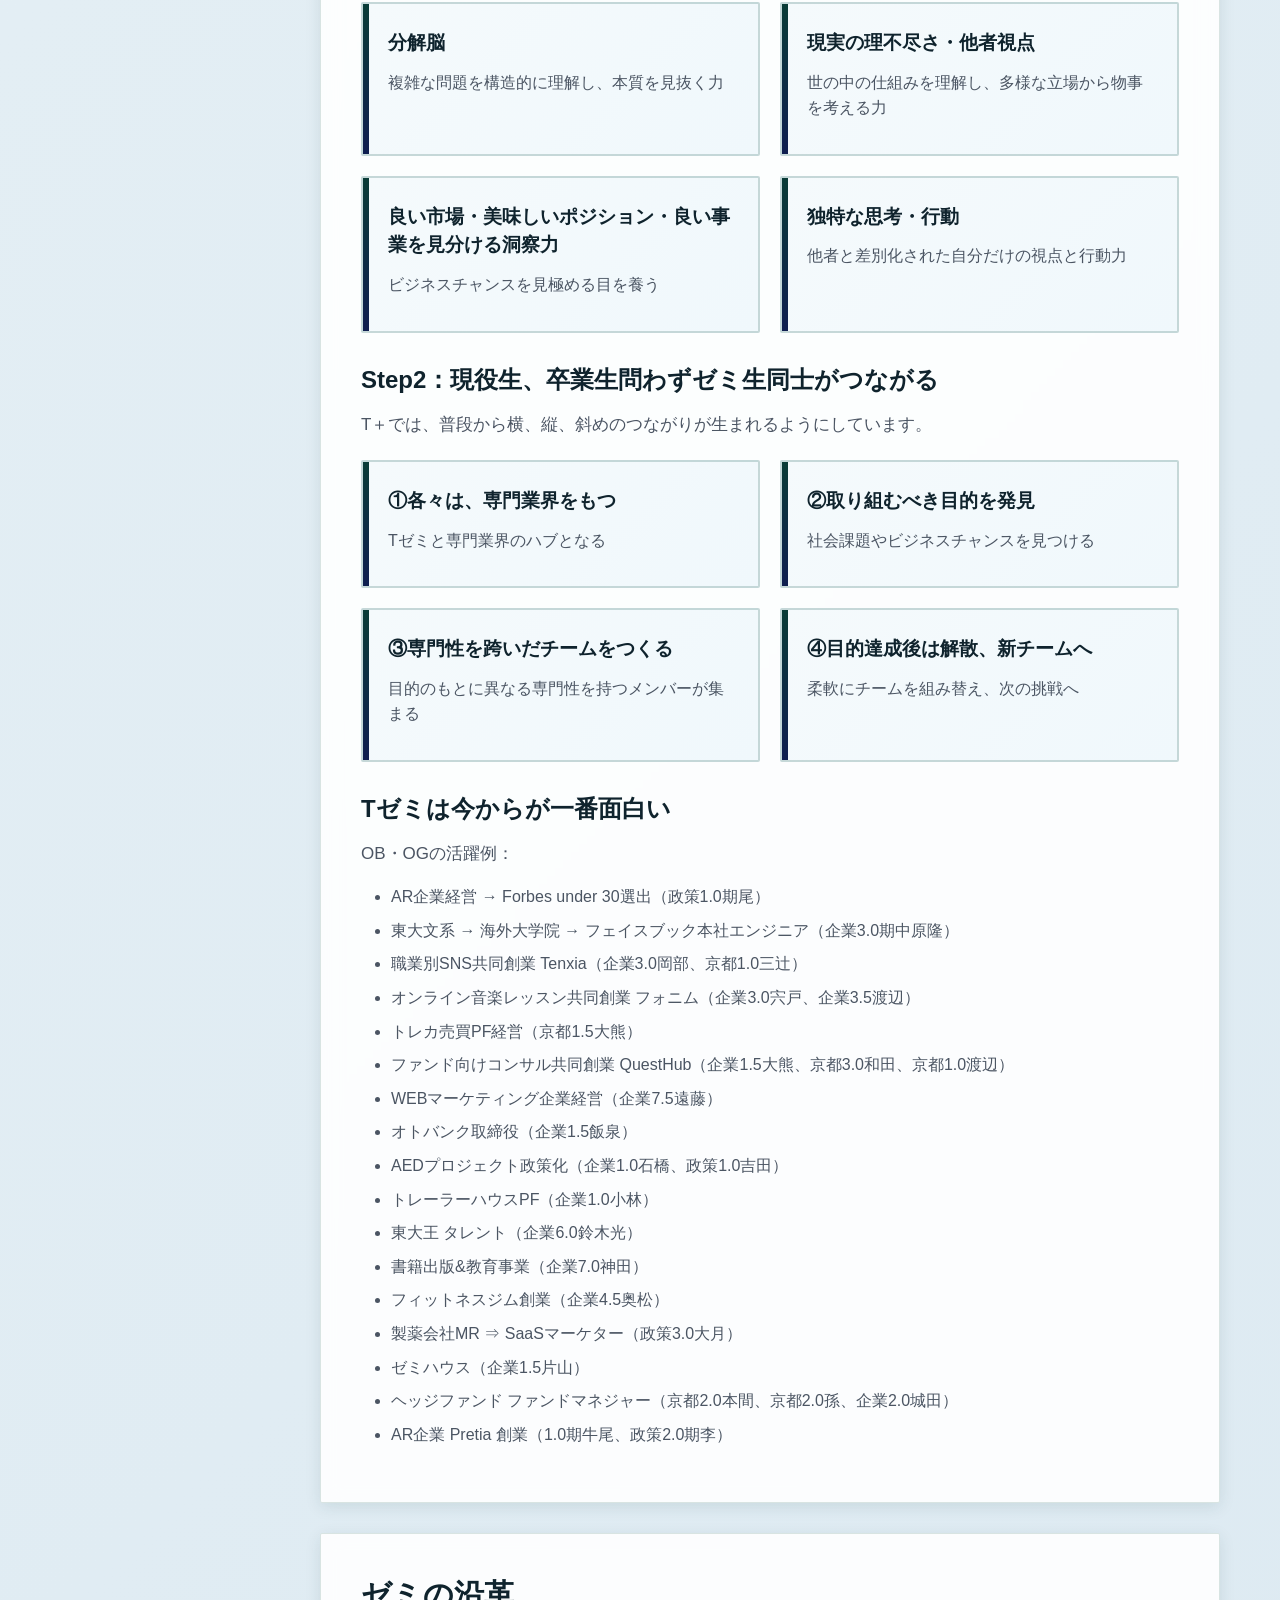
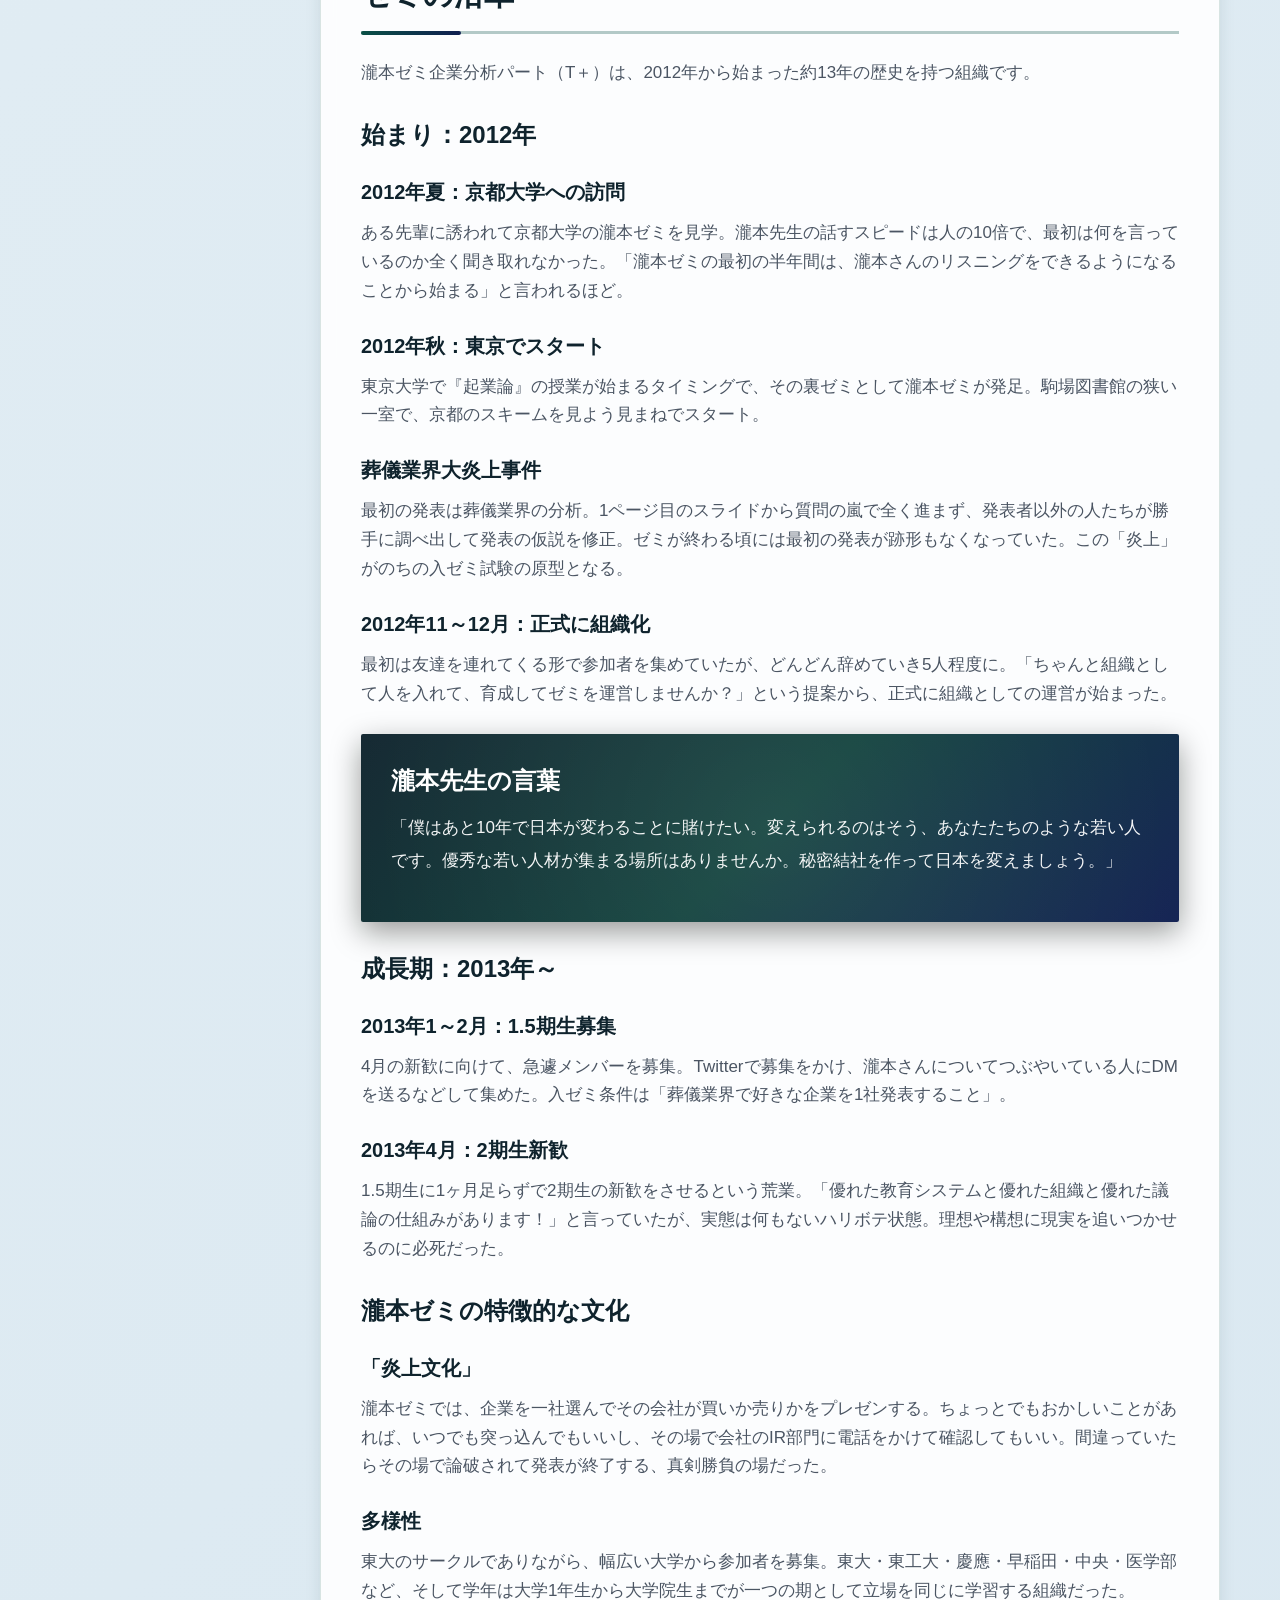
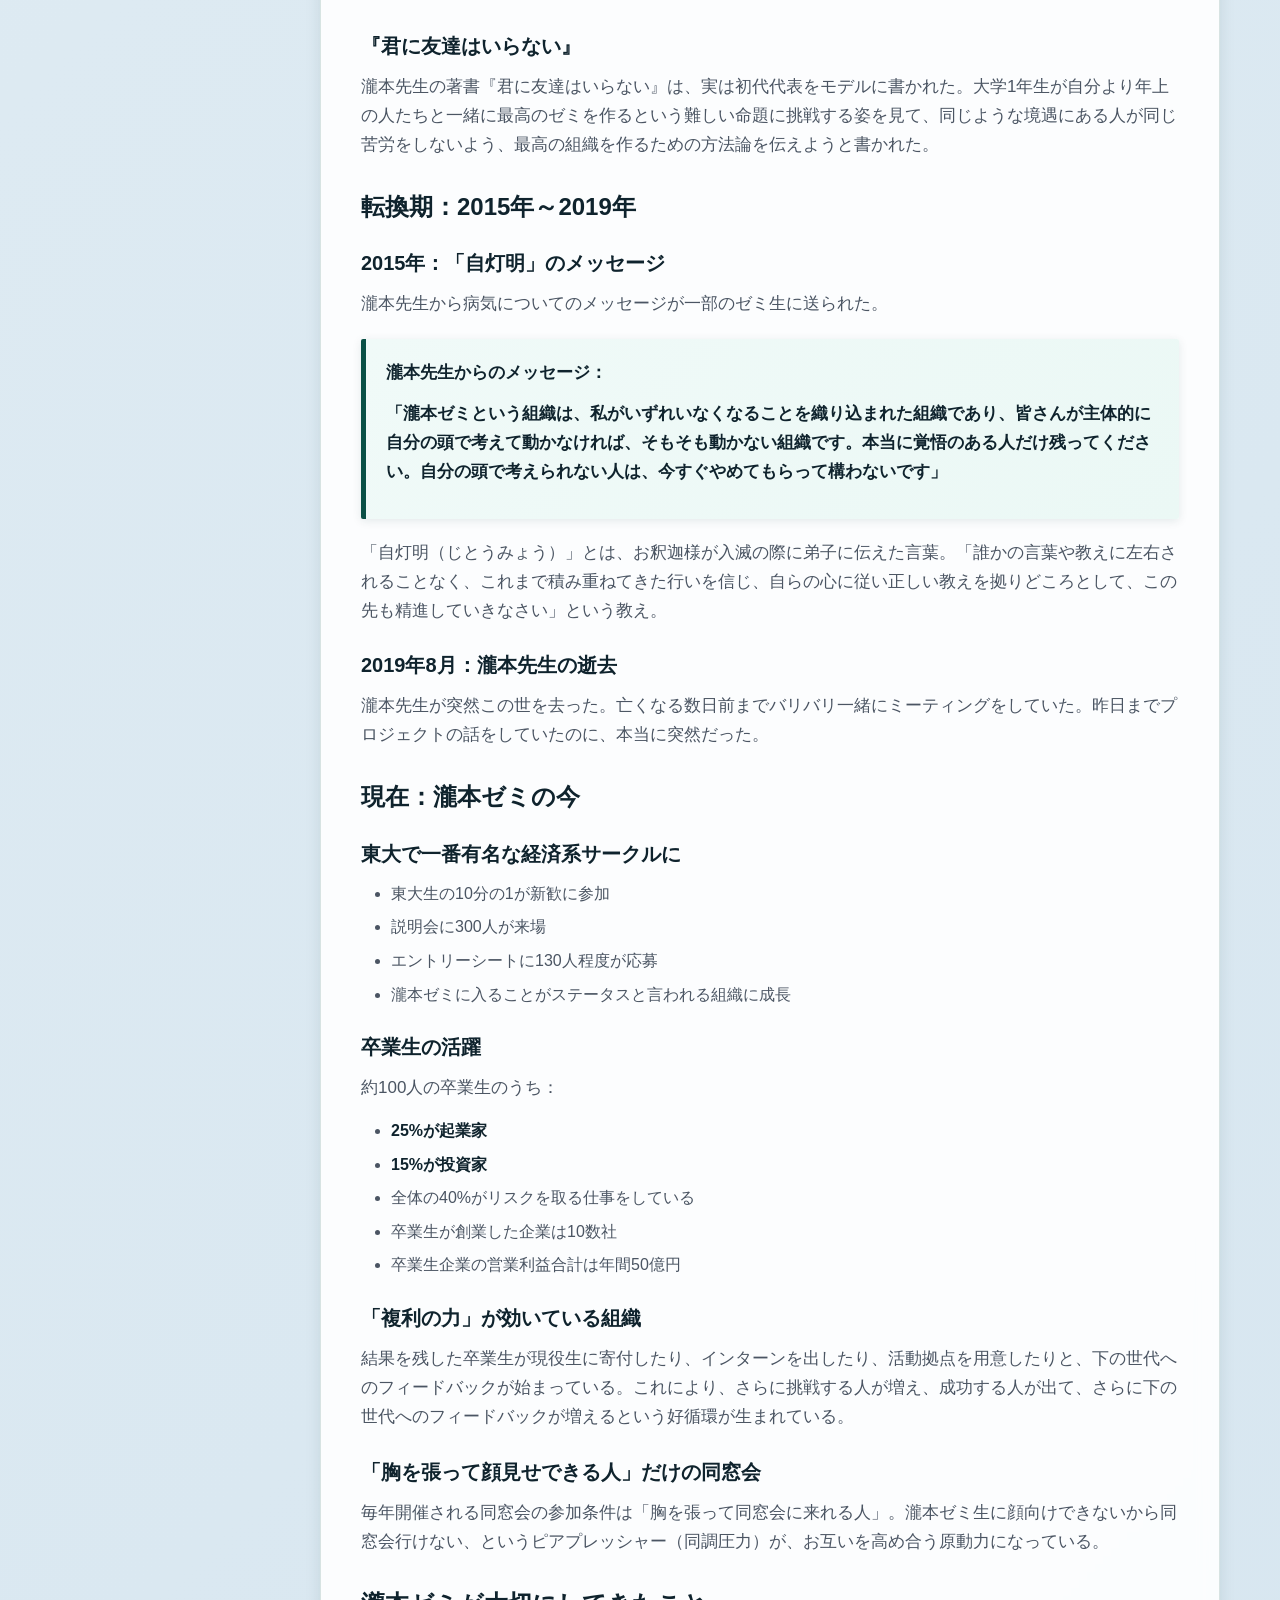
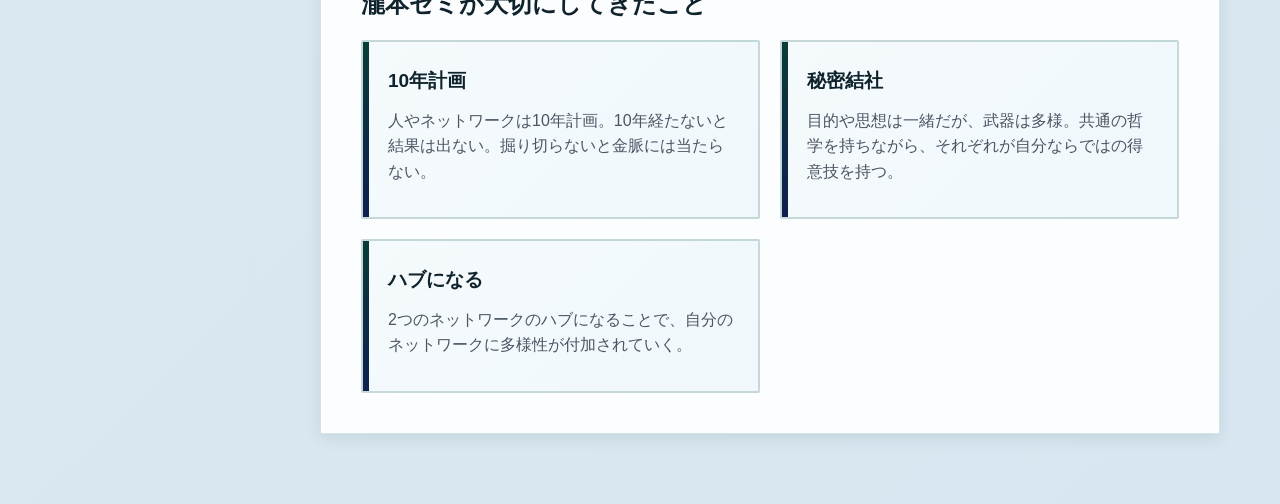
==== commit f44583a6: "Replace X button with arrow toggle (◀/▶) for better UX and reopening sidebar Co-Authored-By: Claude " ====
--- a/about-seminar.html
+++ b/about-seminar.html
@@ -26,7 +26,7 @@
     <!-- サイドバー -->
     <aside class="sidebar active">
         <button class="sidebar-toggle" id="sidebar-toggle">
-            <span>✕</span>
+            <span class="toggle-arrow">◀</span>
         </button>
         <div class="sidebar-resizer"></div>
         <h3>目次</h3>
--- a/style.css
+++ b/style.css
@@ -205,13 +205,13 @@
             position: absolute;
             top: 20px;
             right: 20px;
-            width: 32px;
-            height: 32px;
+            width: 36px;
+            height: 36px;
             background: rgba(255, 255, 255, 0.1);
             border: 1px solid rgba(255, 255, 255, 0.3);
             border-radius: 6px;
             color: white;
-            font-size: 18px;
+            font-size: 16px;
             cursor: pointer;
             display: flex;
             align-items: center;
@@ -223,10 +223,31 @@
         .sidebar-toggle:hover {
             background: rgba(255, 255, 255, 0.2);
             border-color: rgba(255, 255, 255, 0.5);
-        }
-
-        .sidebar-toggle span {
+            transform: scale(1.1);
+        }
+
+        .sidebar-toggle .toggle-arrow {
             line-height: 1;
+            transition: transform 0.3s;
+        }
+
+        /* サイドバーが閉じている時 */
+        .sidebar.hidden .sidebar-toggle {
+            position: fixed;
+            left: 10px;
+            top: 90px;
+            right: auto;
+            background: rgba(10, 80, 70, 0.9);
+            border-color: rgba(10, 80, 70, 1);
+            box-shadow: 0 2px 8px rgba(0, 0, 0, 0.3);
+        }
+
+        .sidebar.hidden .sidebar-toggle .toggle-arrow::before {
+            content: '▶';
+        }
+
+        .sidebar.hidden .sidebar-toggle .toggle-arrow {
+            display: none;
         }
 
         .sidebar-resizer {
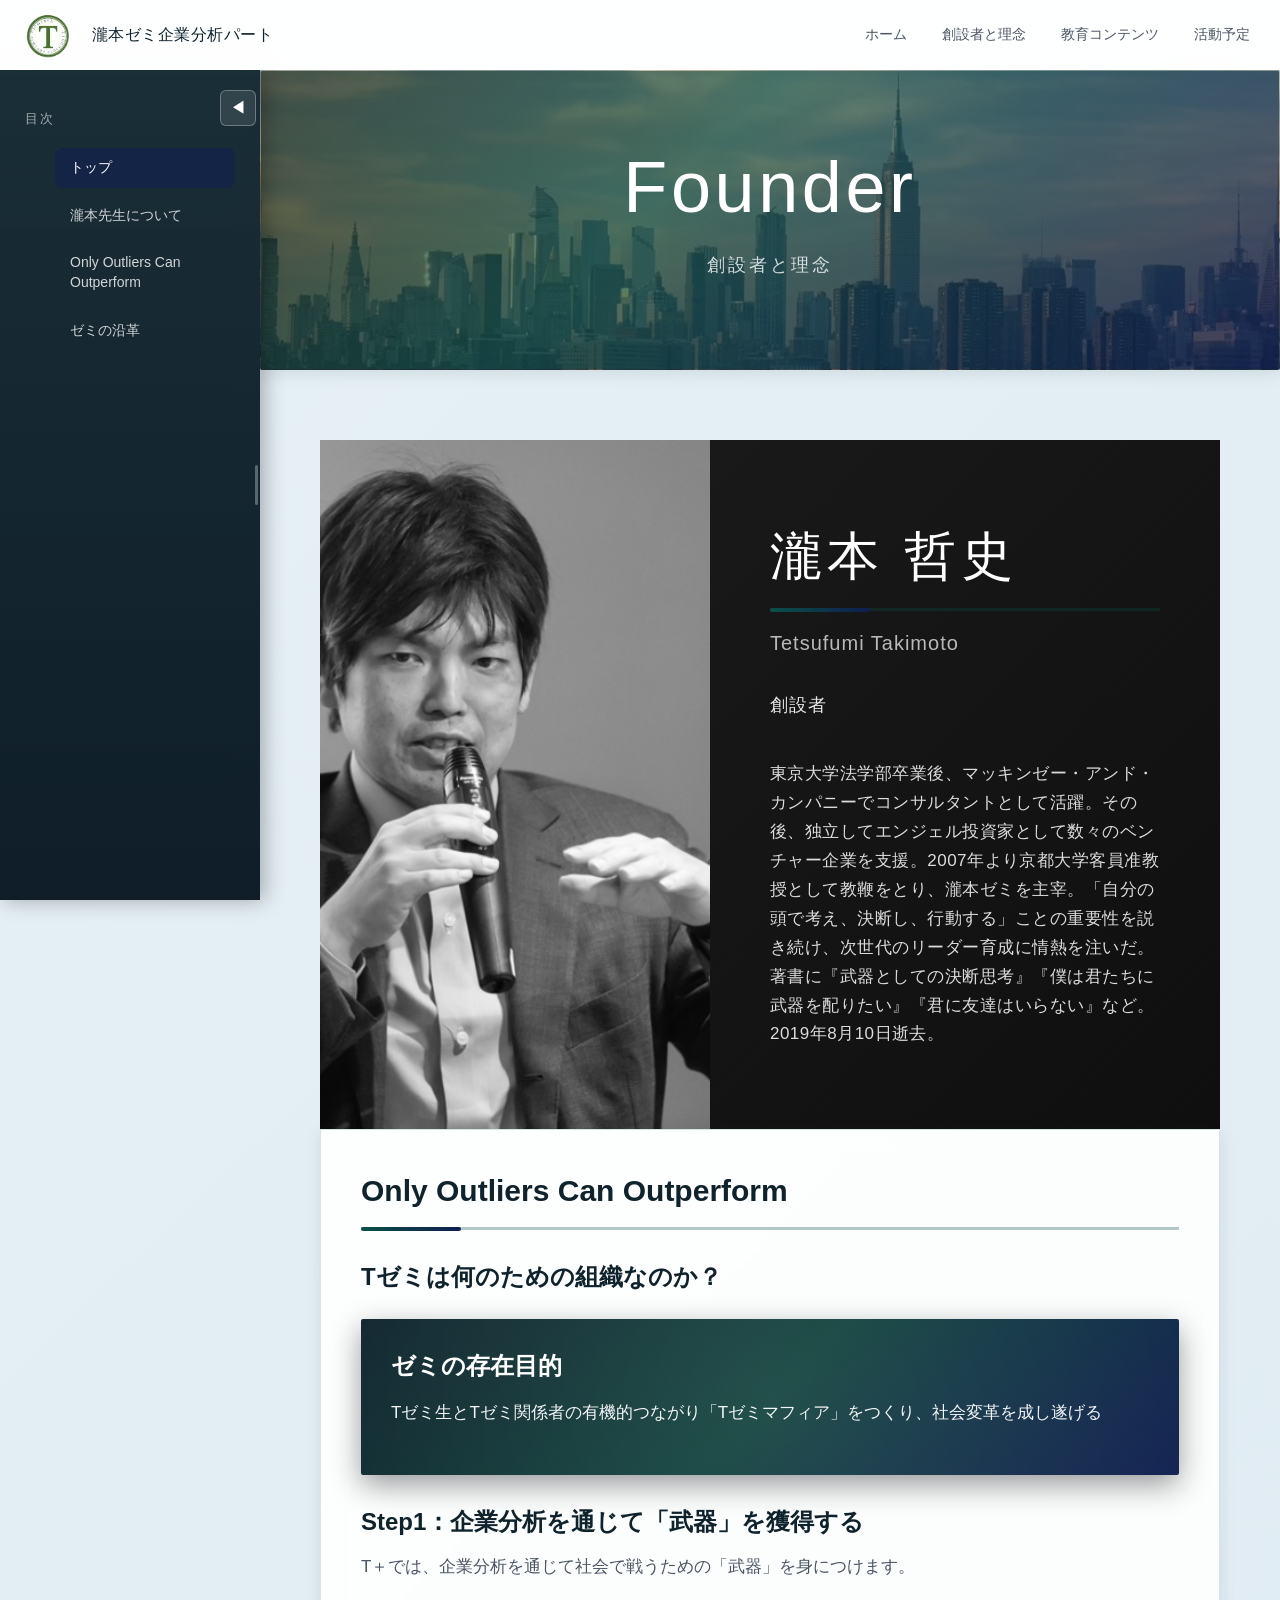
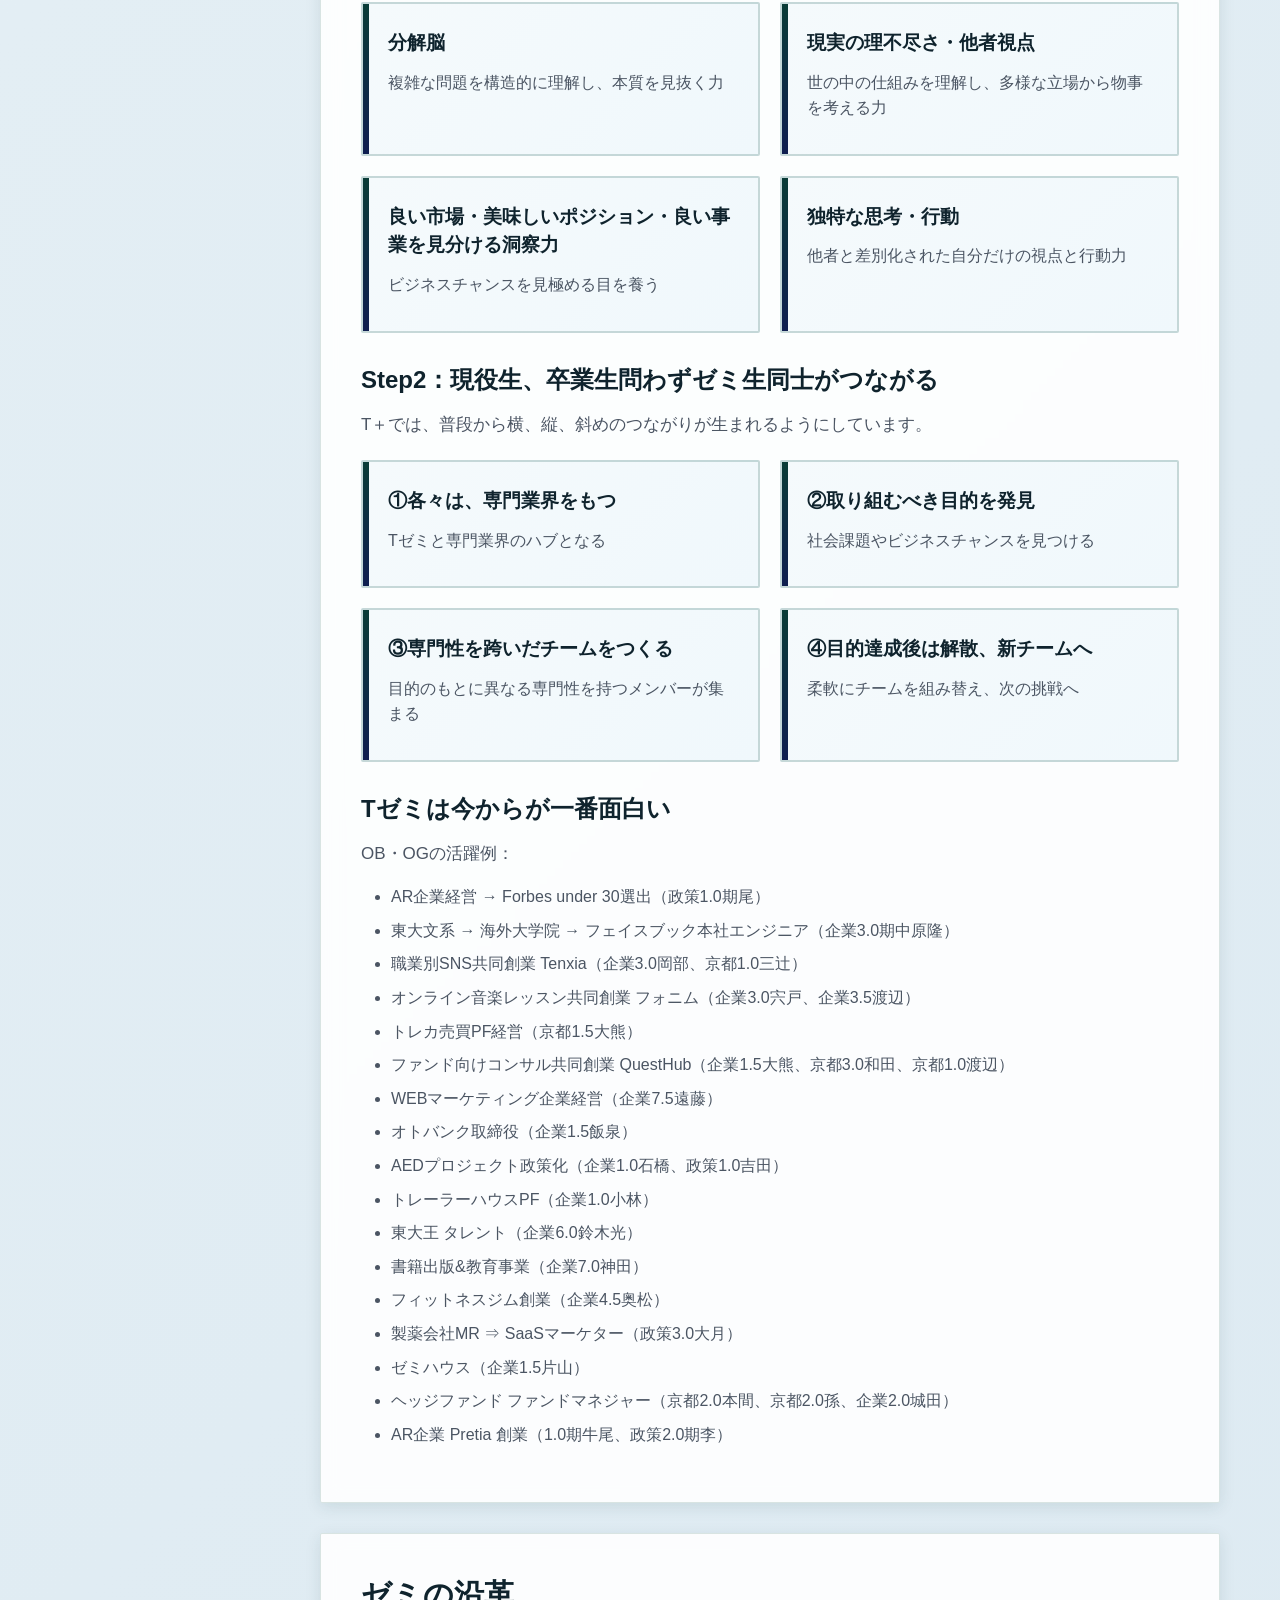
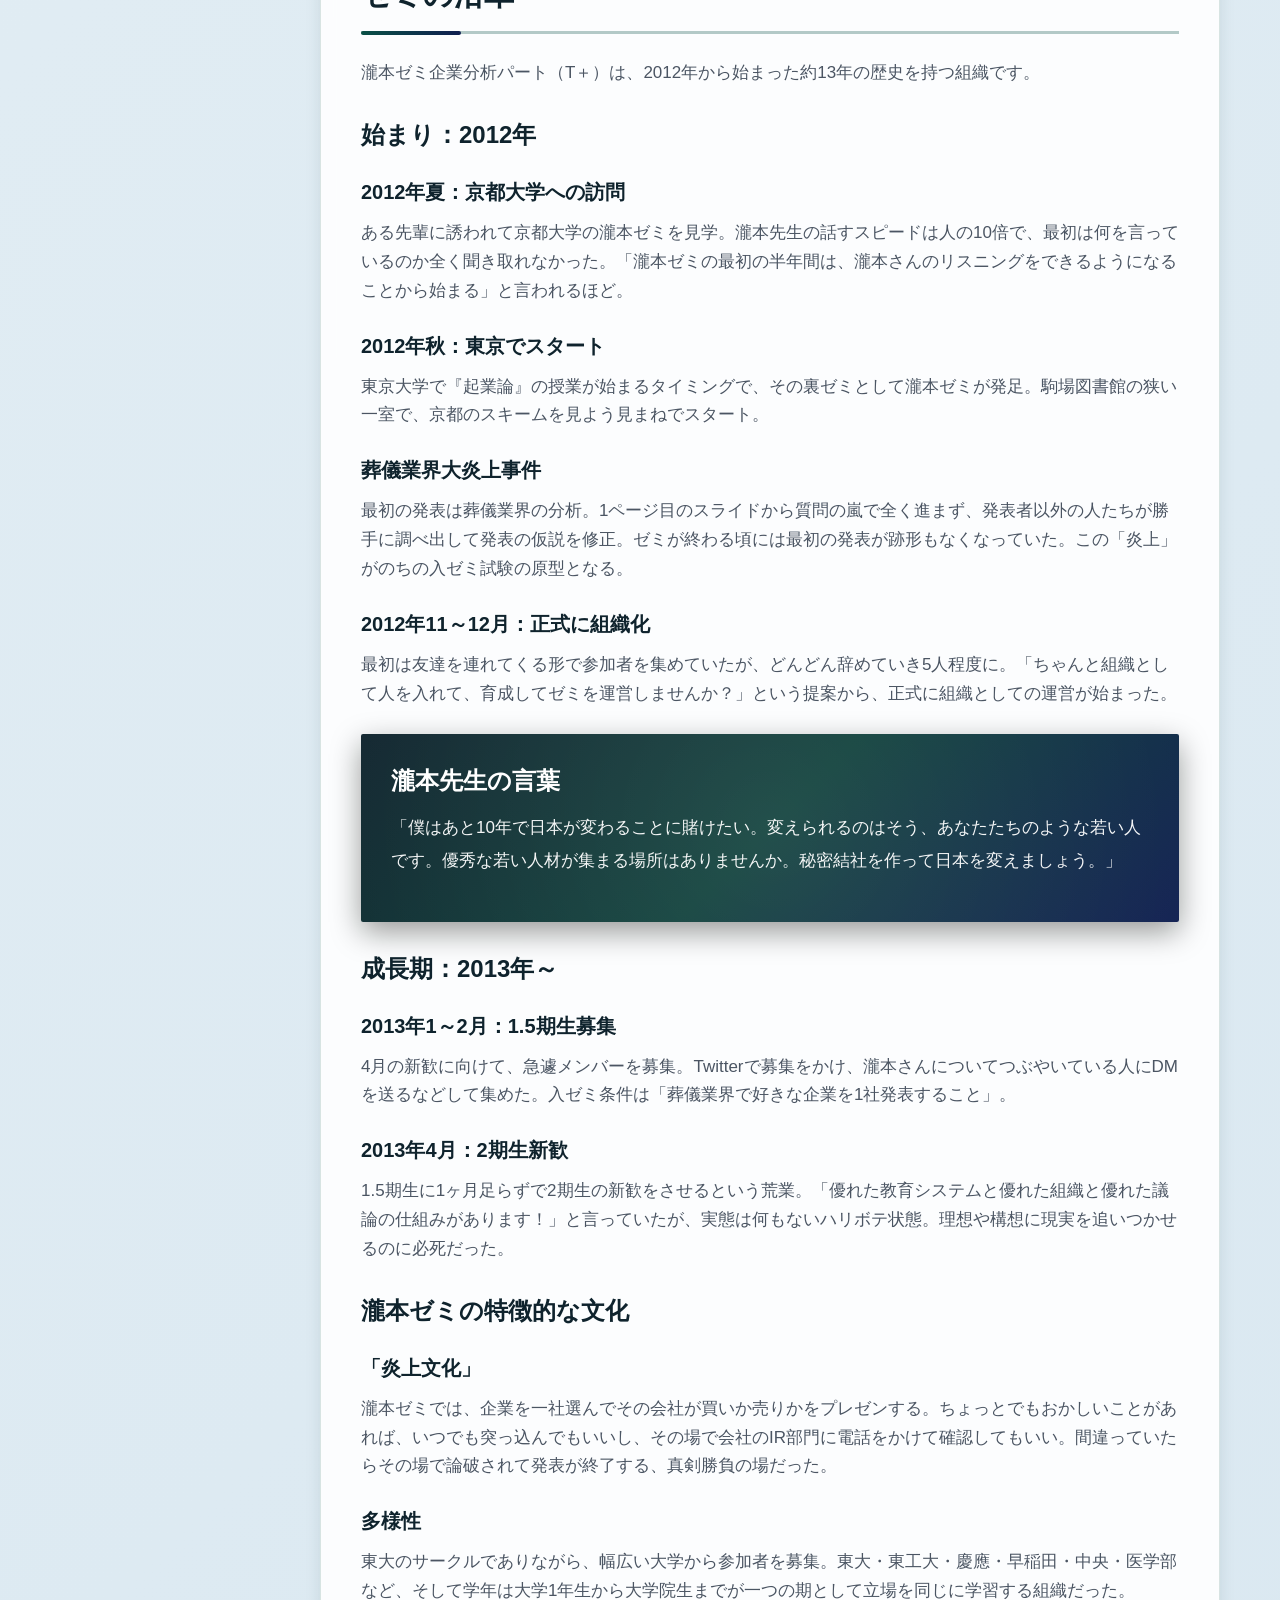
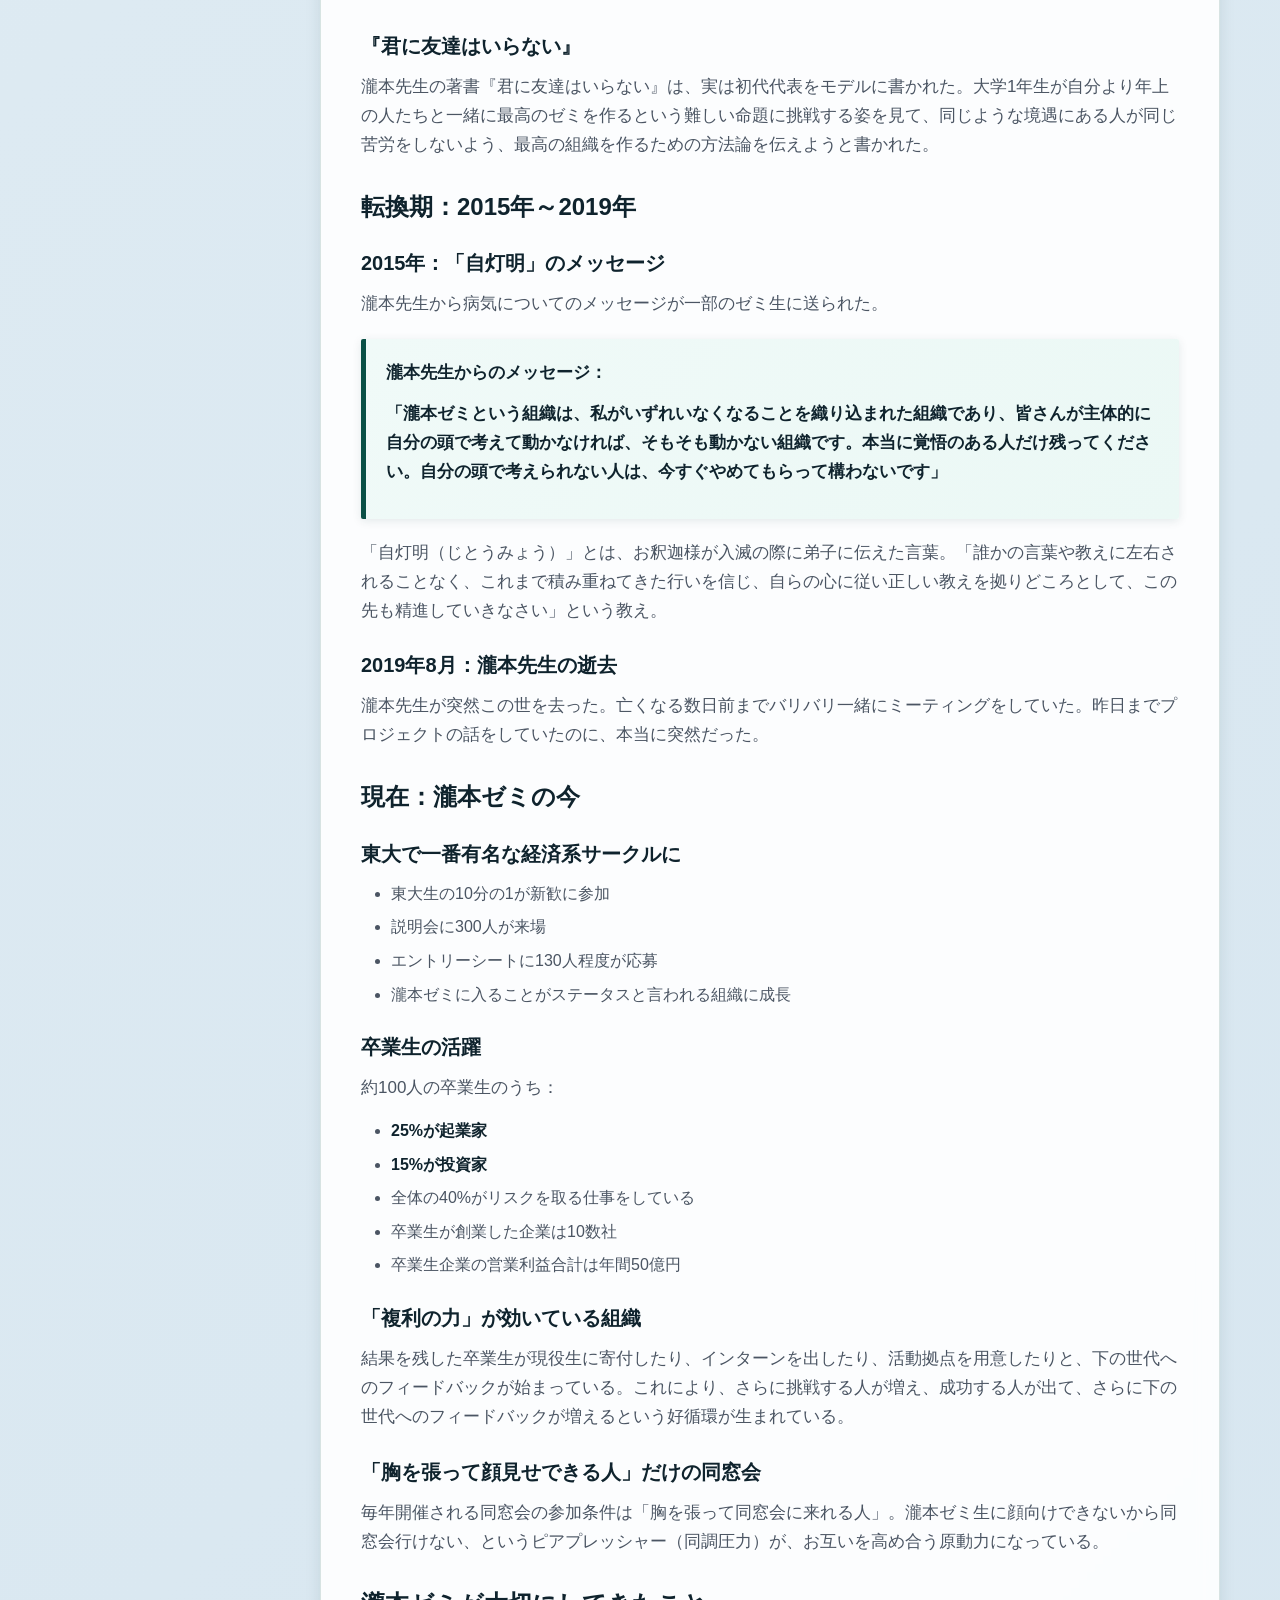
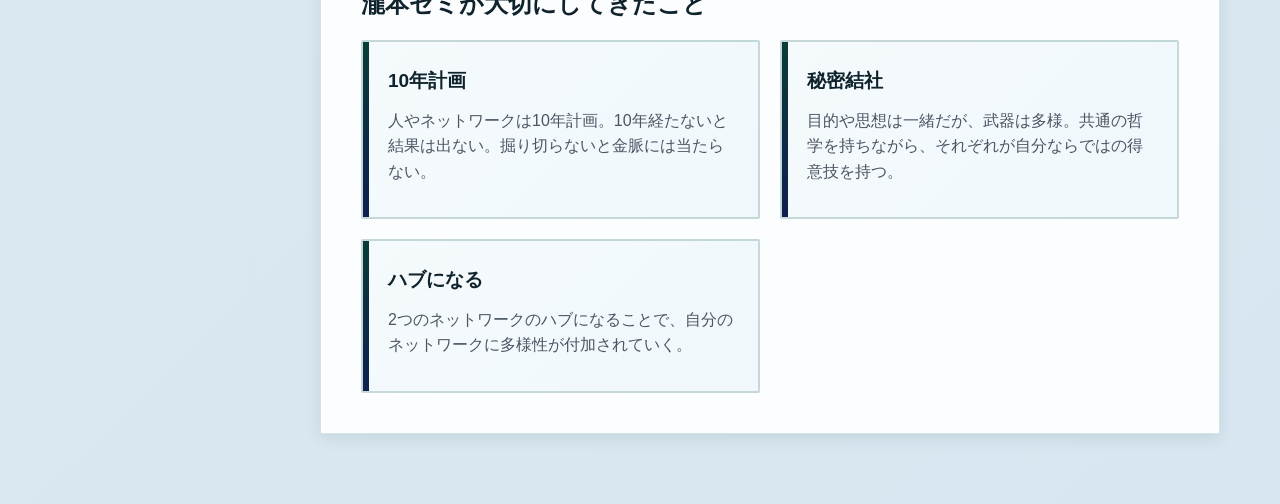
==== commit 552a901b: "Move sidebar toggle button outside of sidebar element to keep it visible when closed Co-Authored-By:" ====
--- a/about-seminar.html
+++ b/about-seminar.html
@@ -23,11 +23,13 @@
         </div>
     </header>
 
+    <!-- サイドバートグルボタン -->
+    <button class="sidebar-toggle" id="sidebar-toggle">
+        <span class="toggle-arrow">◀</span>
+    </button>
+
     <!-- サイドバー -->
     <aside class="sidebar active">
-        <button class="sidebar-toggle" id="sidebar-toggle">
-            <span class="toggle-arrow">◀</span>
-        </button>
         <div class="sidebar-resizer"></div>
         <h3>目次</h3>
         <nav>
--- a/style.css
+++ b/style.css
@@ -190,21 +190,22 @@
             z-index: 50;
             box-shadow: 4px 0 20px rgba(0, 0, 0, 0.3);
             display: none;
-            transition: none;
+            transition: transform 0.3s ease;
         }
 
         .sidebar.active {
             display: block;
-        }
-
-        .sidebar.hidden {
+            transform: translateX(0);
+        }
+
+        .sidebar.active.hidden {
             transform: translateX(-100%);
         }
 
         .sidebar-toggle {
-            position: absolute;
-            top: 20px;
-            right: 20px;
+            position: fixed;
+            top: 90px;
+            left: 220px;
             width: 36px;
             height: 36px;
             background: rgba(255, 255, 255, 0.1);
@@ -217,7 +218,7 @@
             align-items: center;
             justify-content: center;
             transition: all 0.3s;
-            z-index: 101;
+            z-index: 1001;
         }
 
         .sidebar-toggle:hover {
@@ -231,23 +232,12 @@
             transition: transform 0.3s;
         }
 
-        /* サイドバーが閉じている時 */
-        .sidebar.hidden .sidebar-toggle {
-            position: fixed;
-            left: 10px;
-            top: 90px;
-            right: auto;
-            background: rgba(10, 80, 70, 0.9);
+        /* サイドバーが閉じている時のボタン */
+        body.sidebar-closed .sidebar-toggle {
+            left: 20px;
+            background: rgba(10, 80, 70, 0.95);
             border-color: rgba(10, 80, 70, 1);
-            box-shadow: 0 2px 8px rgba(0, 0, 0, 0.3);
-        }
-
-        .sidebar.hidden .sidebar-toggle .toggle-arrow::before {
-            content: '▶';
-        }
-
-        .sidebar.hidden .sidebar-toggle .toggle-arrow {
-            display: none;
+            box-shadow: 0 4px 12px rgba(0, 0, 0, 0.3);
         }
 
         .sidebar-resizer {
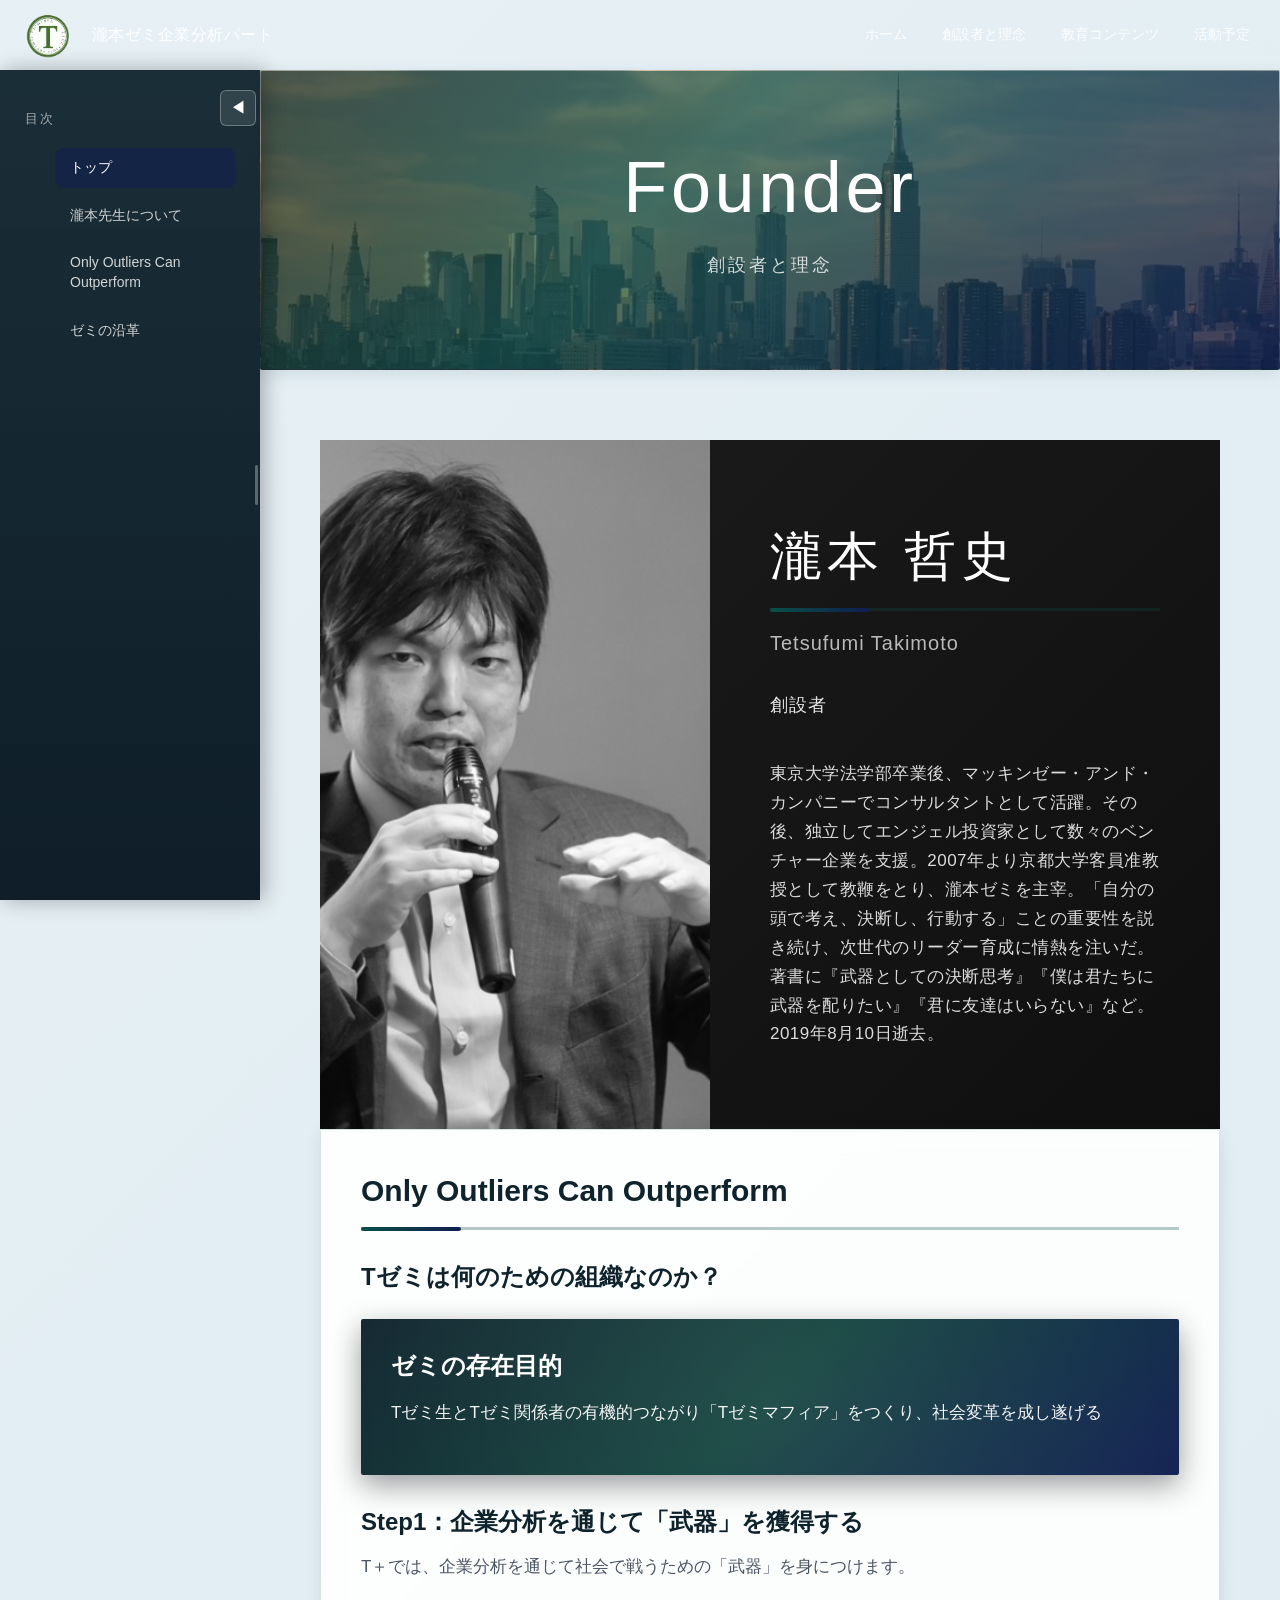
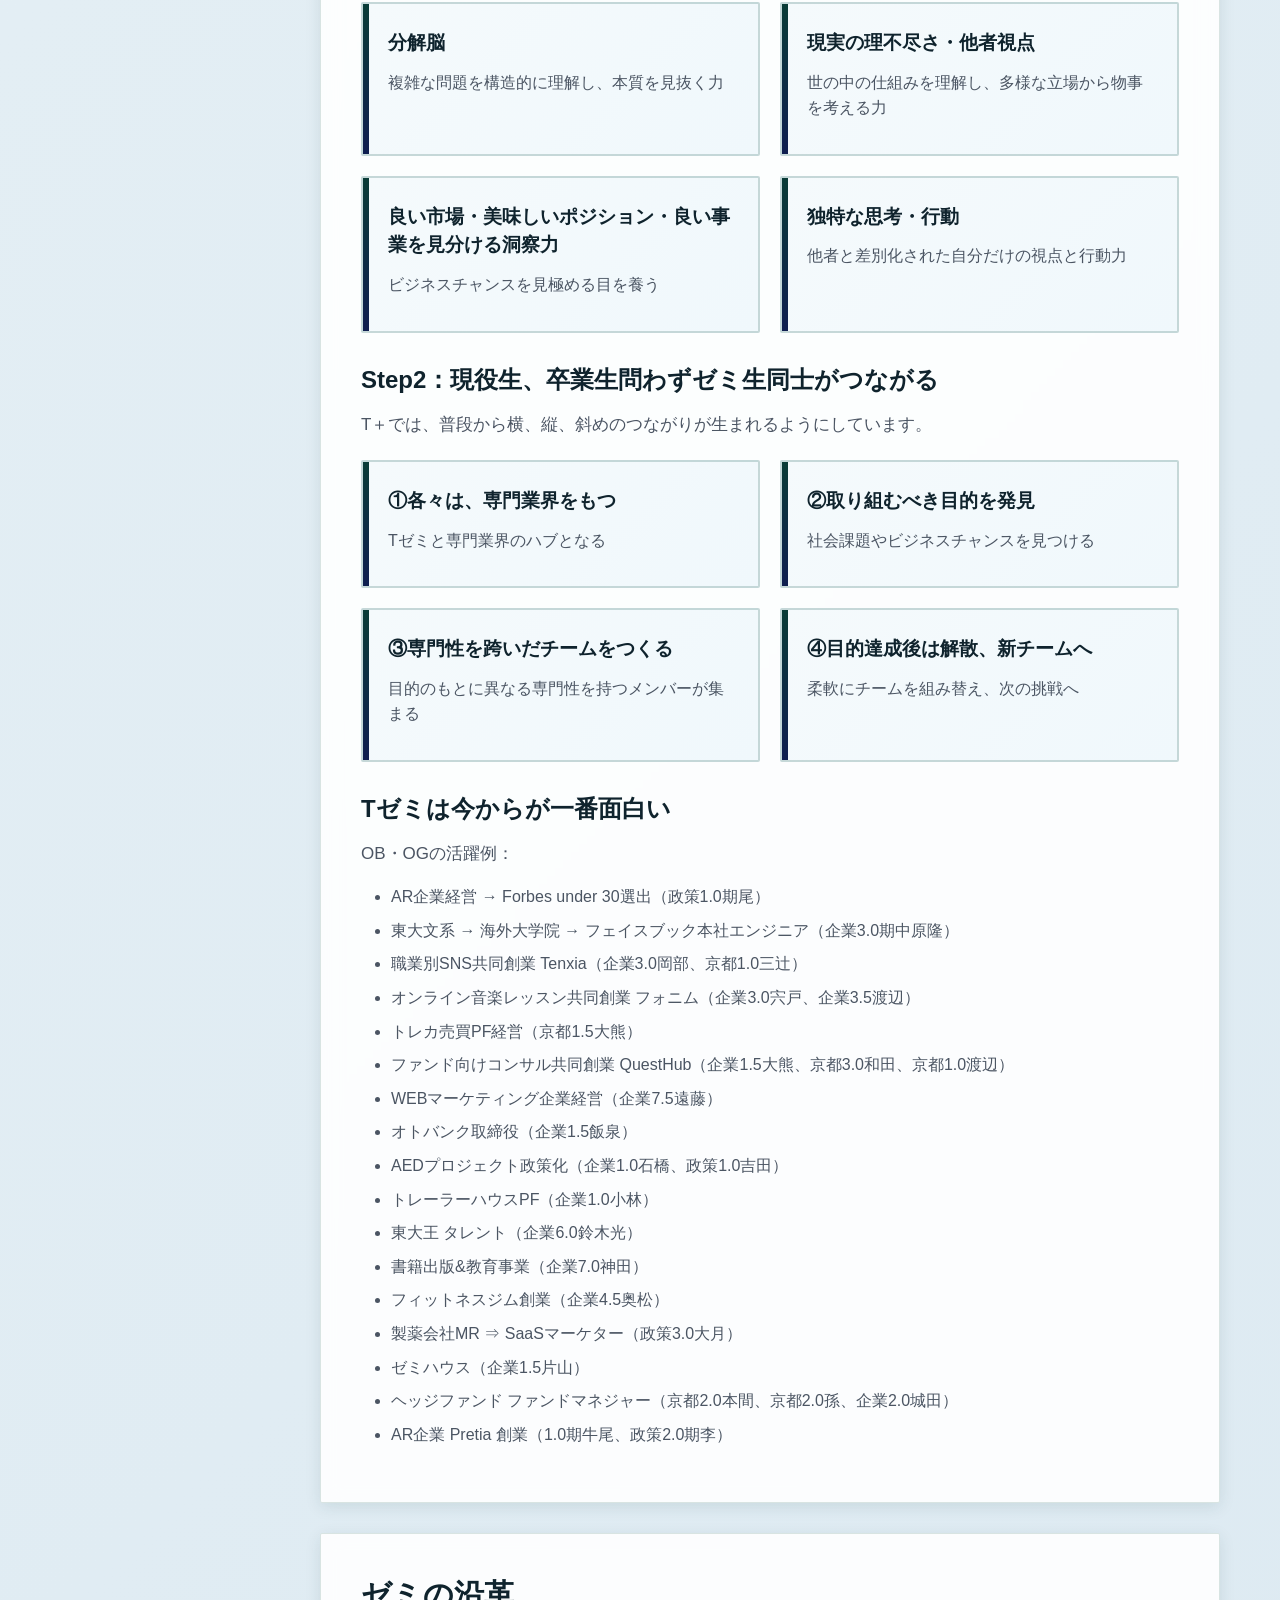
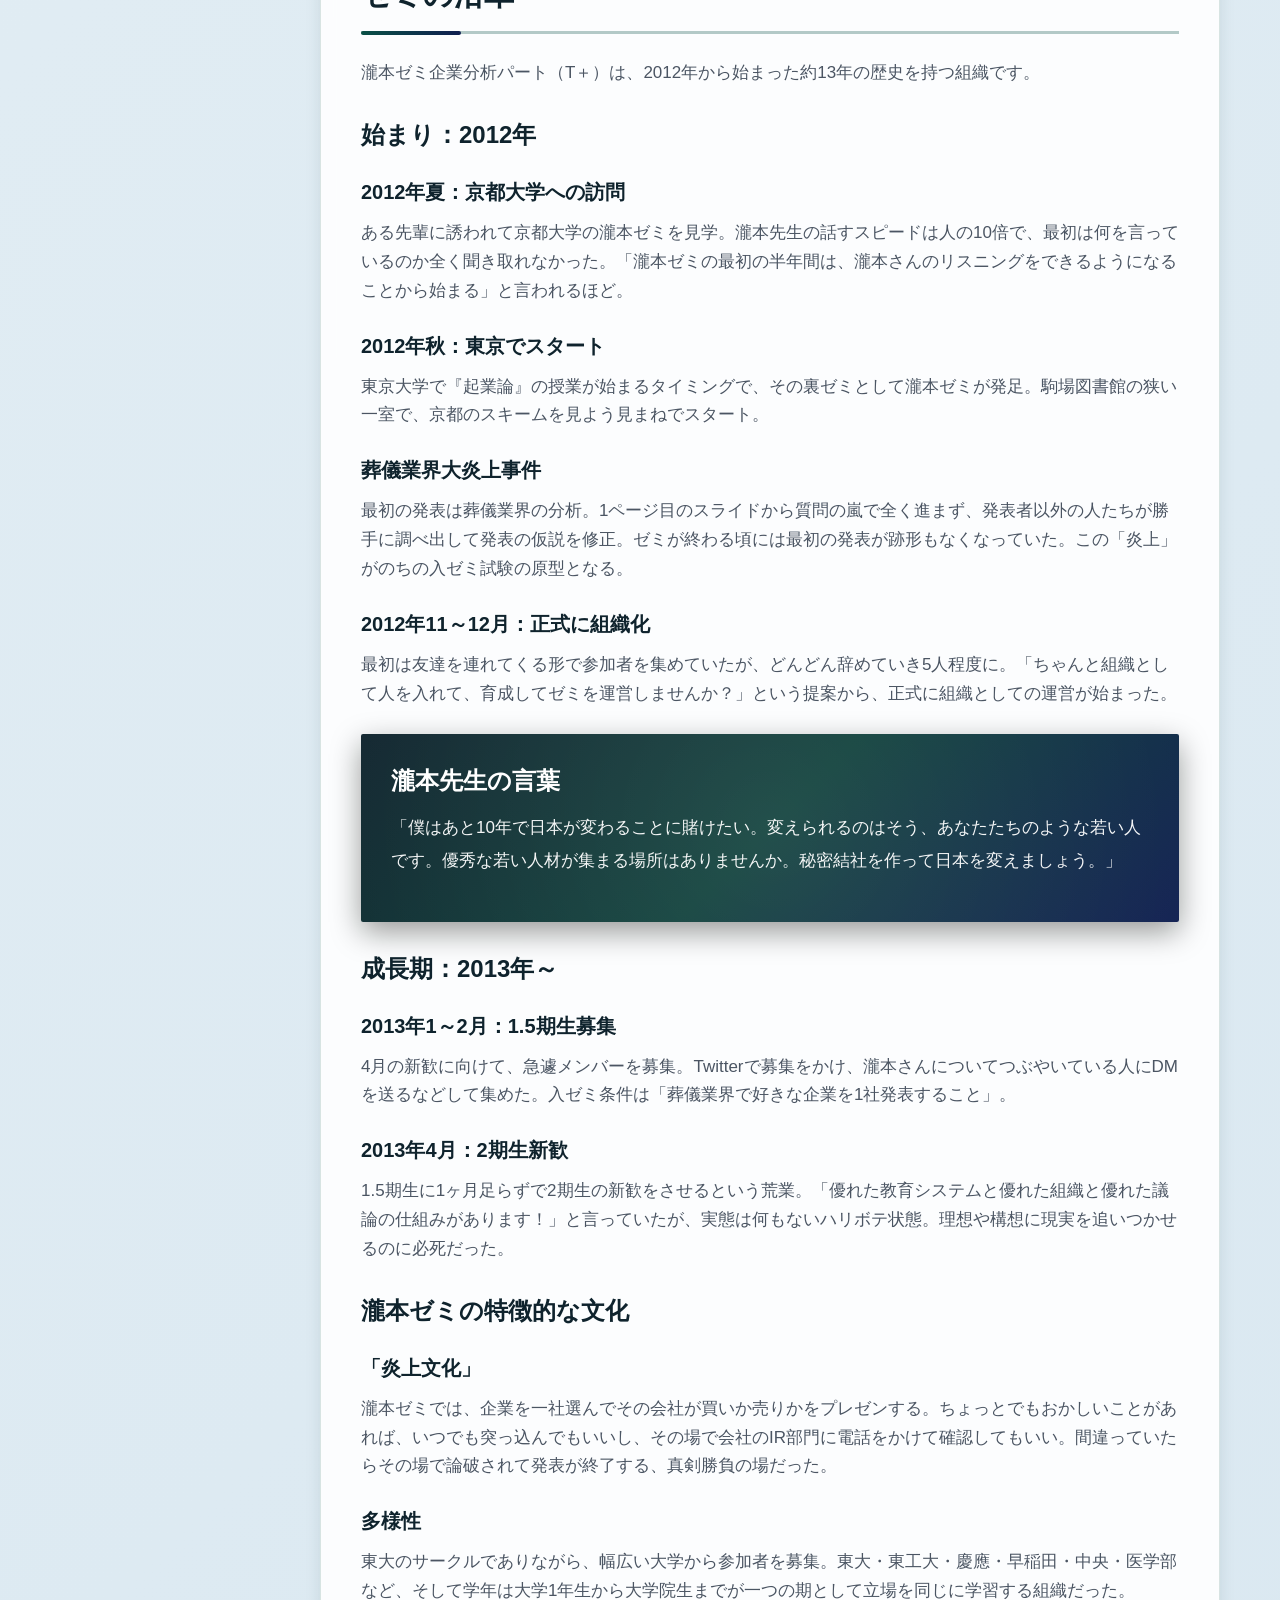
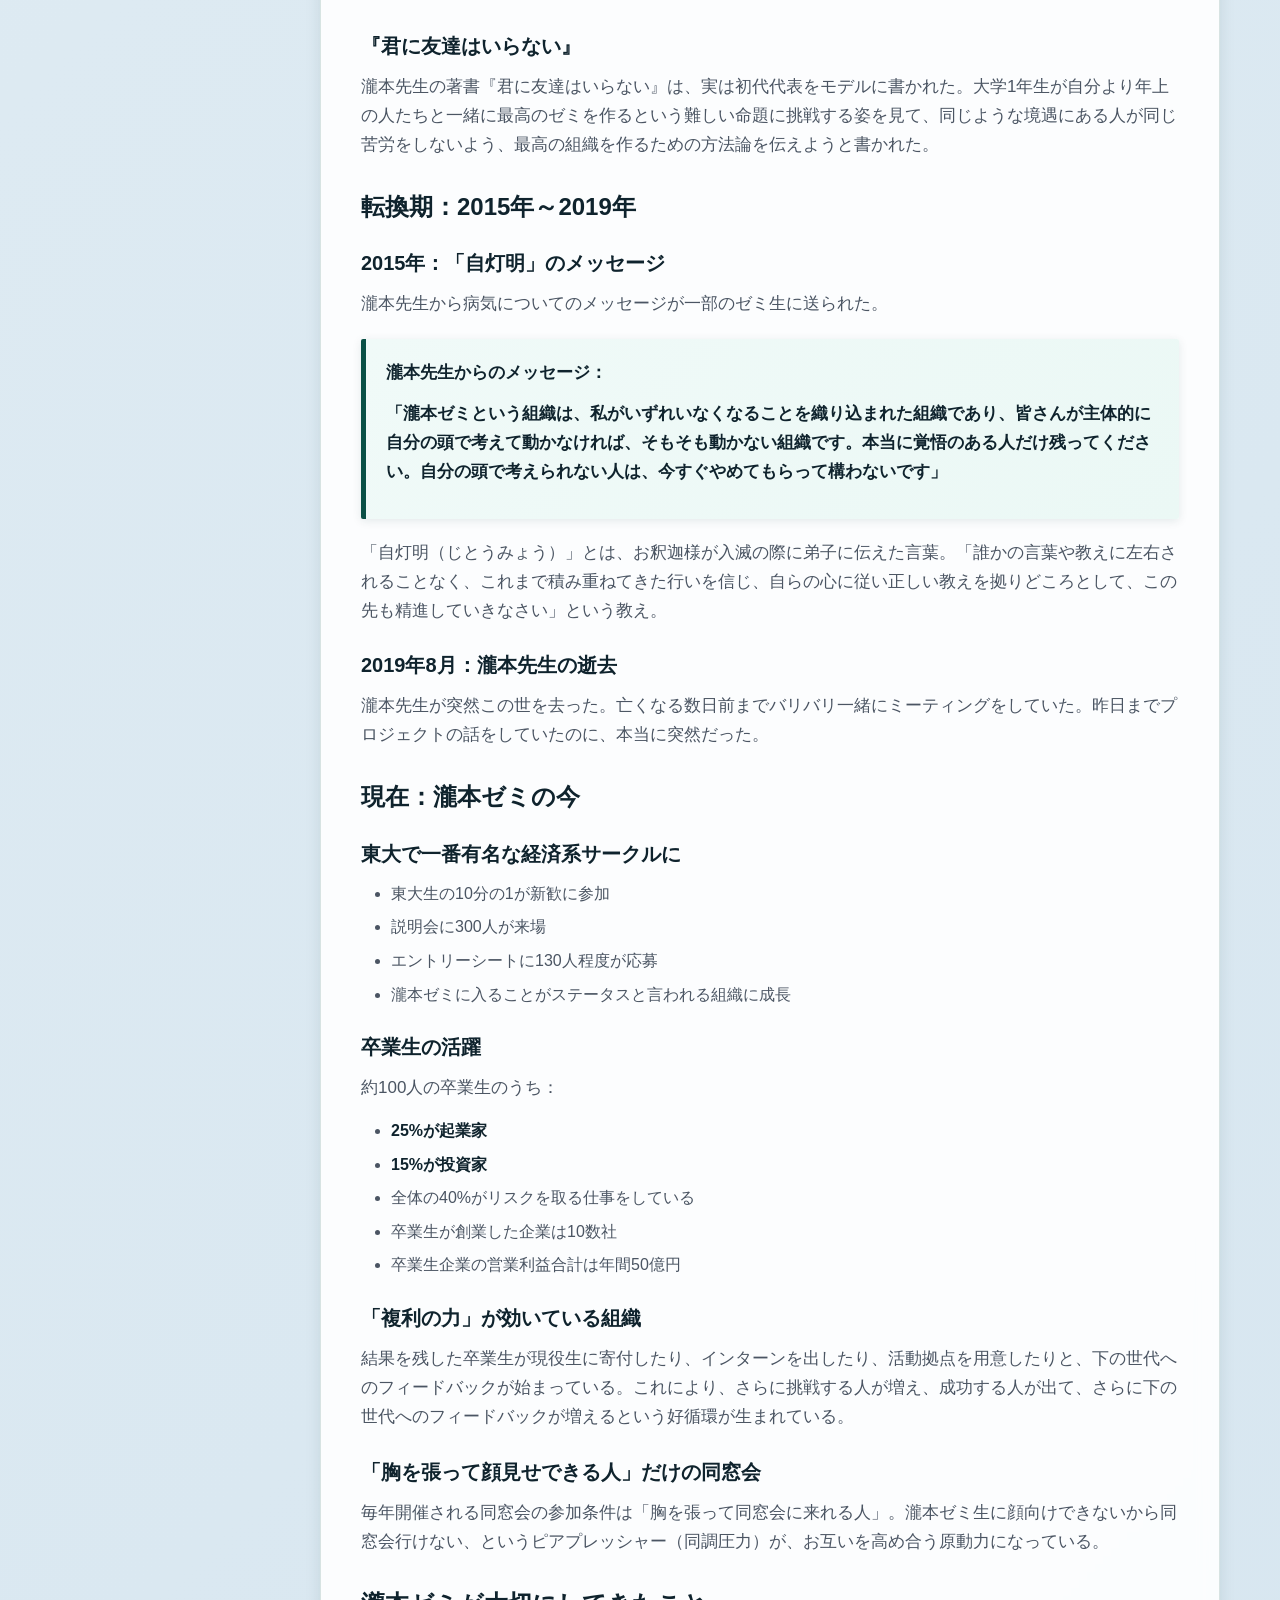
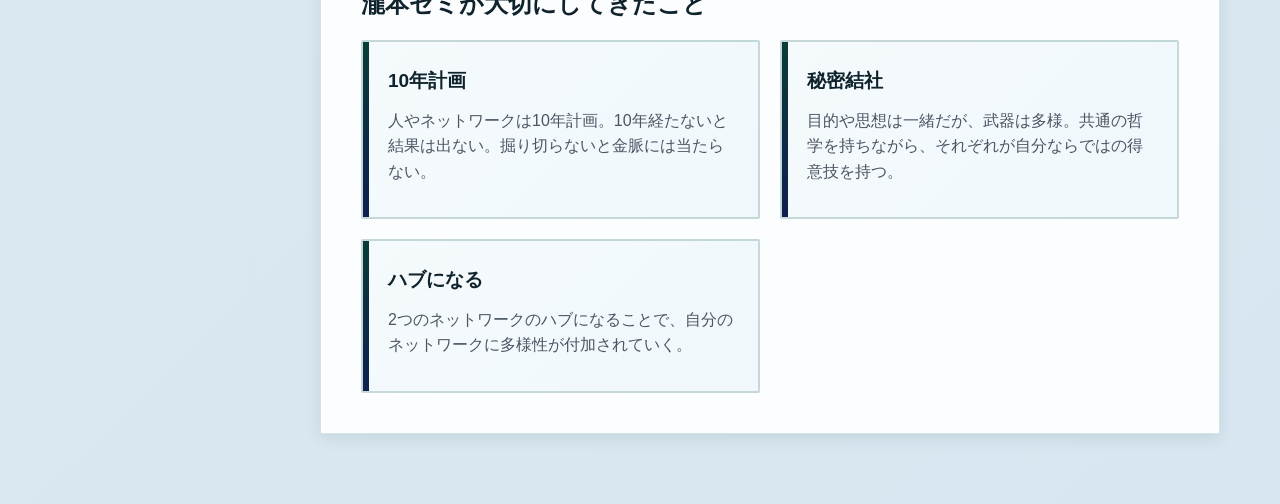
==== commit de50e825: "全ページのヘッダーを透明化 Co-Authored-By: Claude Opus 4.6 <noreply@anthropic.com>" ====
--- a/about-seminar.html
+++ b/about-seminar.html
@@ -8,7 +8,7 @@
 </head>
 <body>
     <!-- ヘッダー -->
-    <header class="site-header">
+    <header class="site-header header-transparent">
         <div class="header-container">
             <a href="index.html" class="header-logo">
                 <img src="logo.png" alt="瀧本ゼミ T＋" class="logo-image">
--- a/style.css
+++ b/style.css
@@ -157,6 +157,7 @@
             background: transparent !important;
             backdrop-filter: none !important;
             box-shadow: none !important;
+            transition: opacity 0.3s ease;
         }
 
         .header-transparent .logo-text {
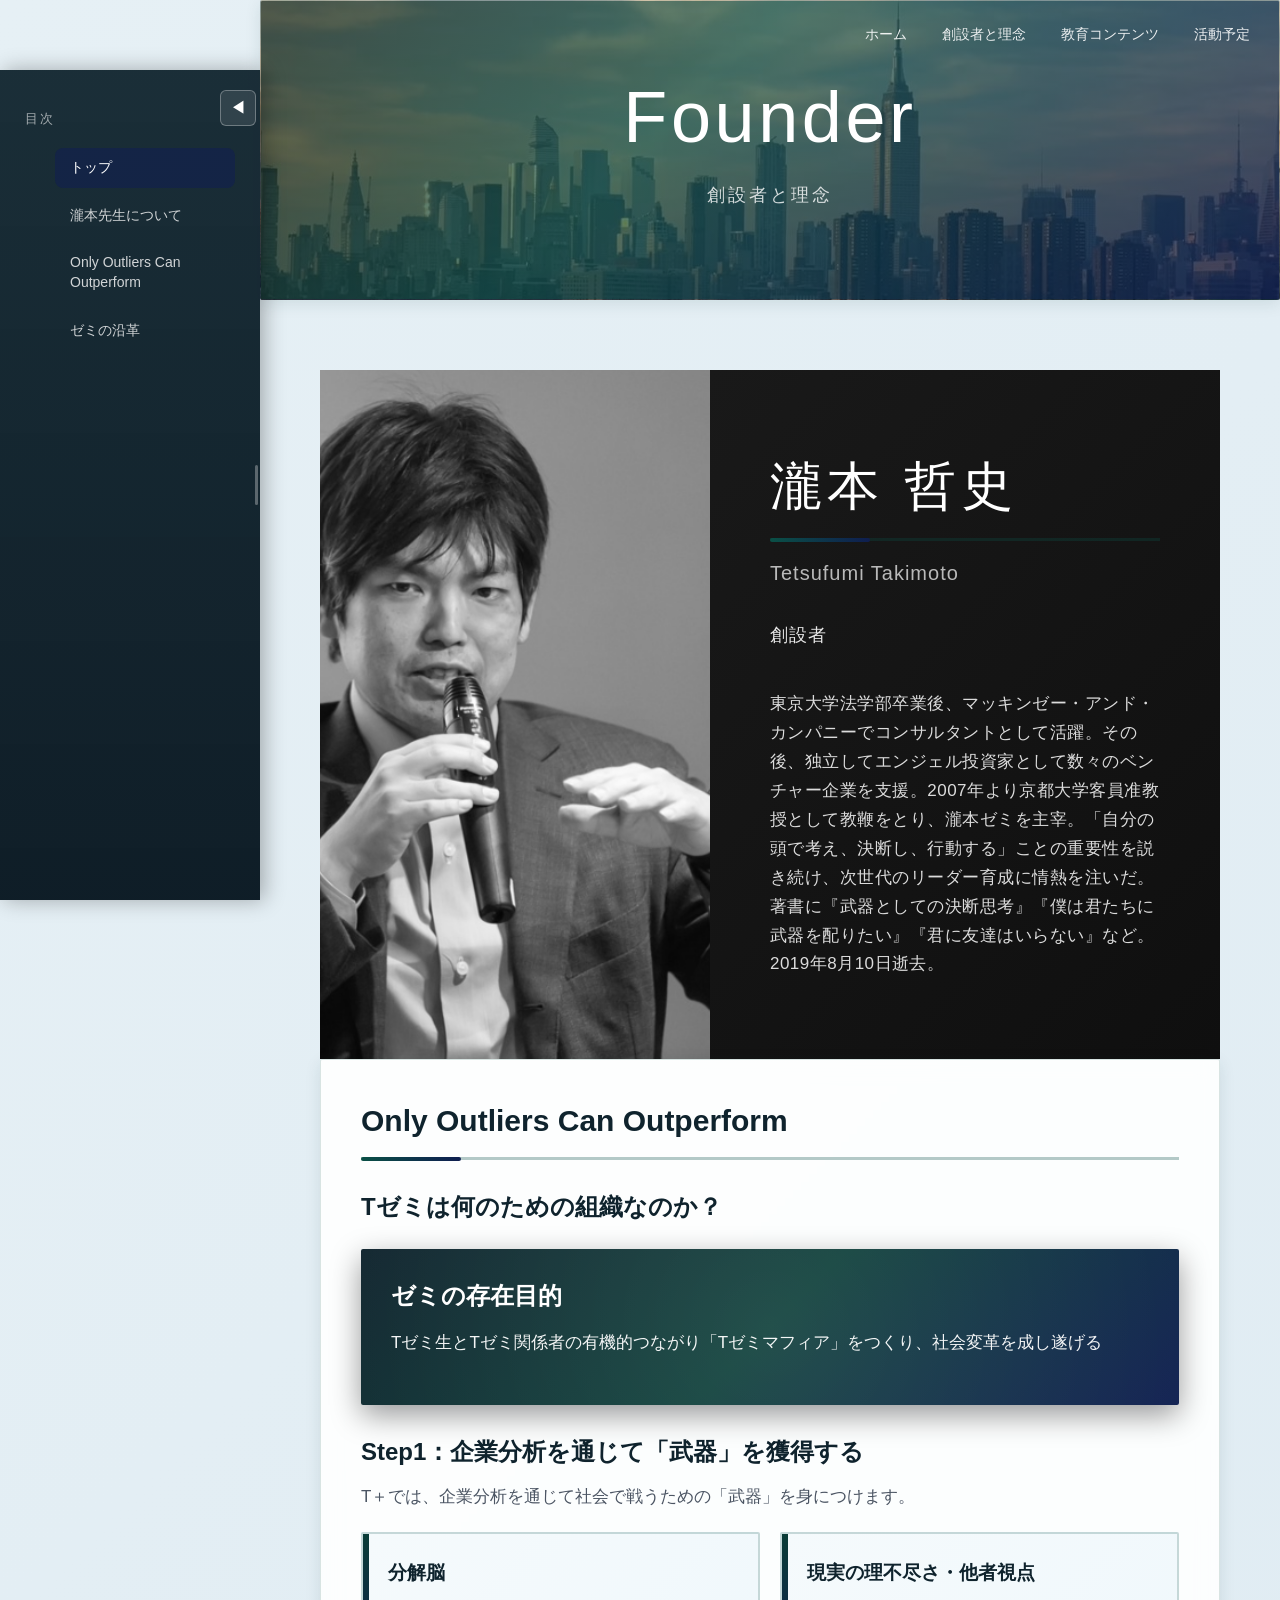
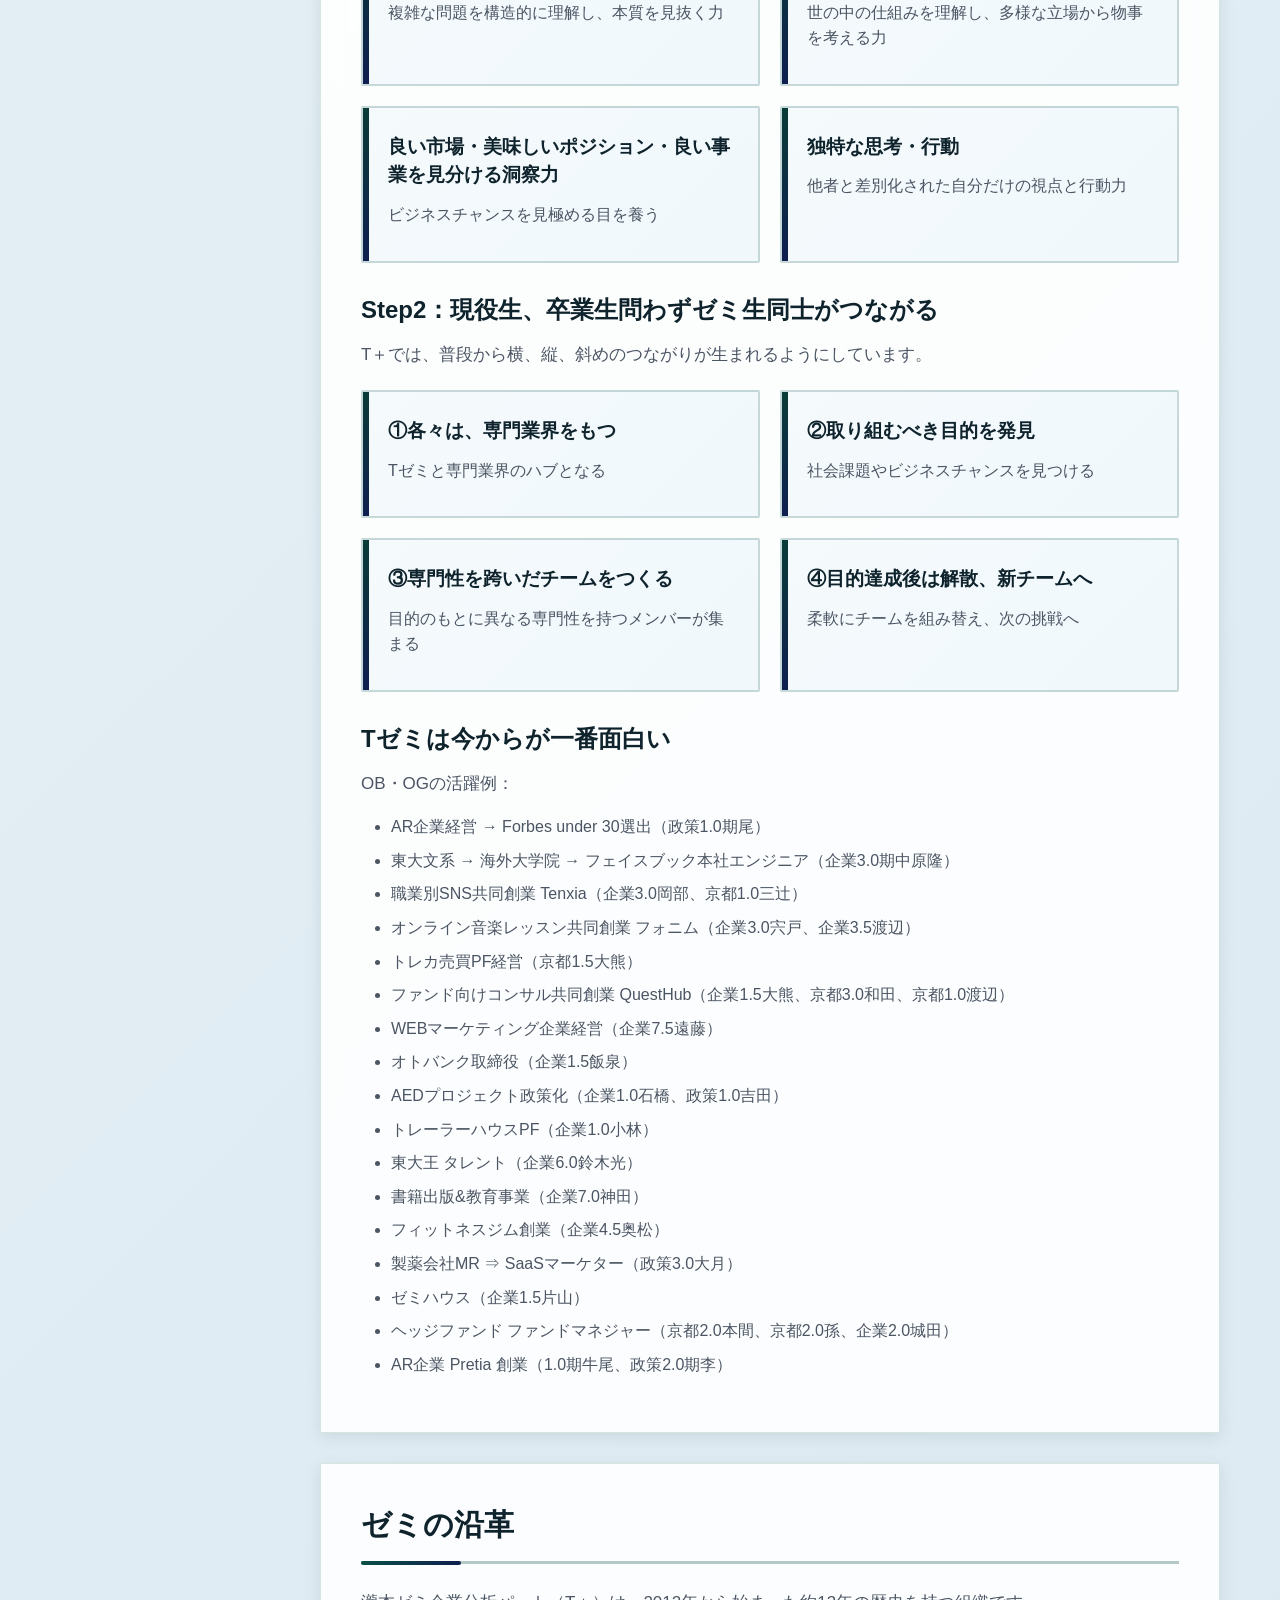
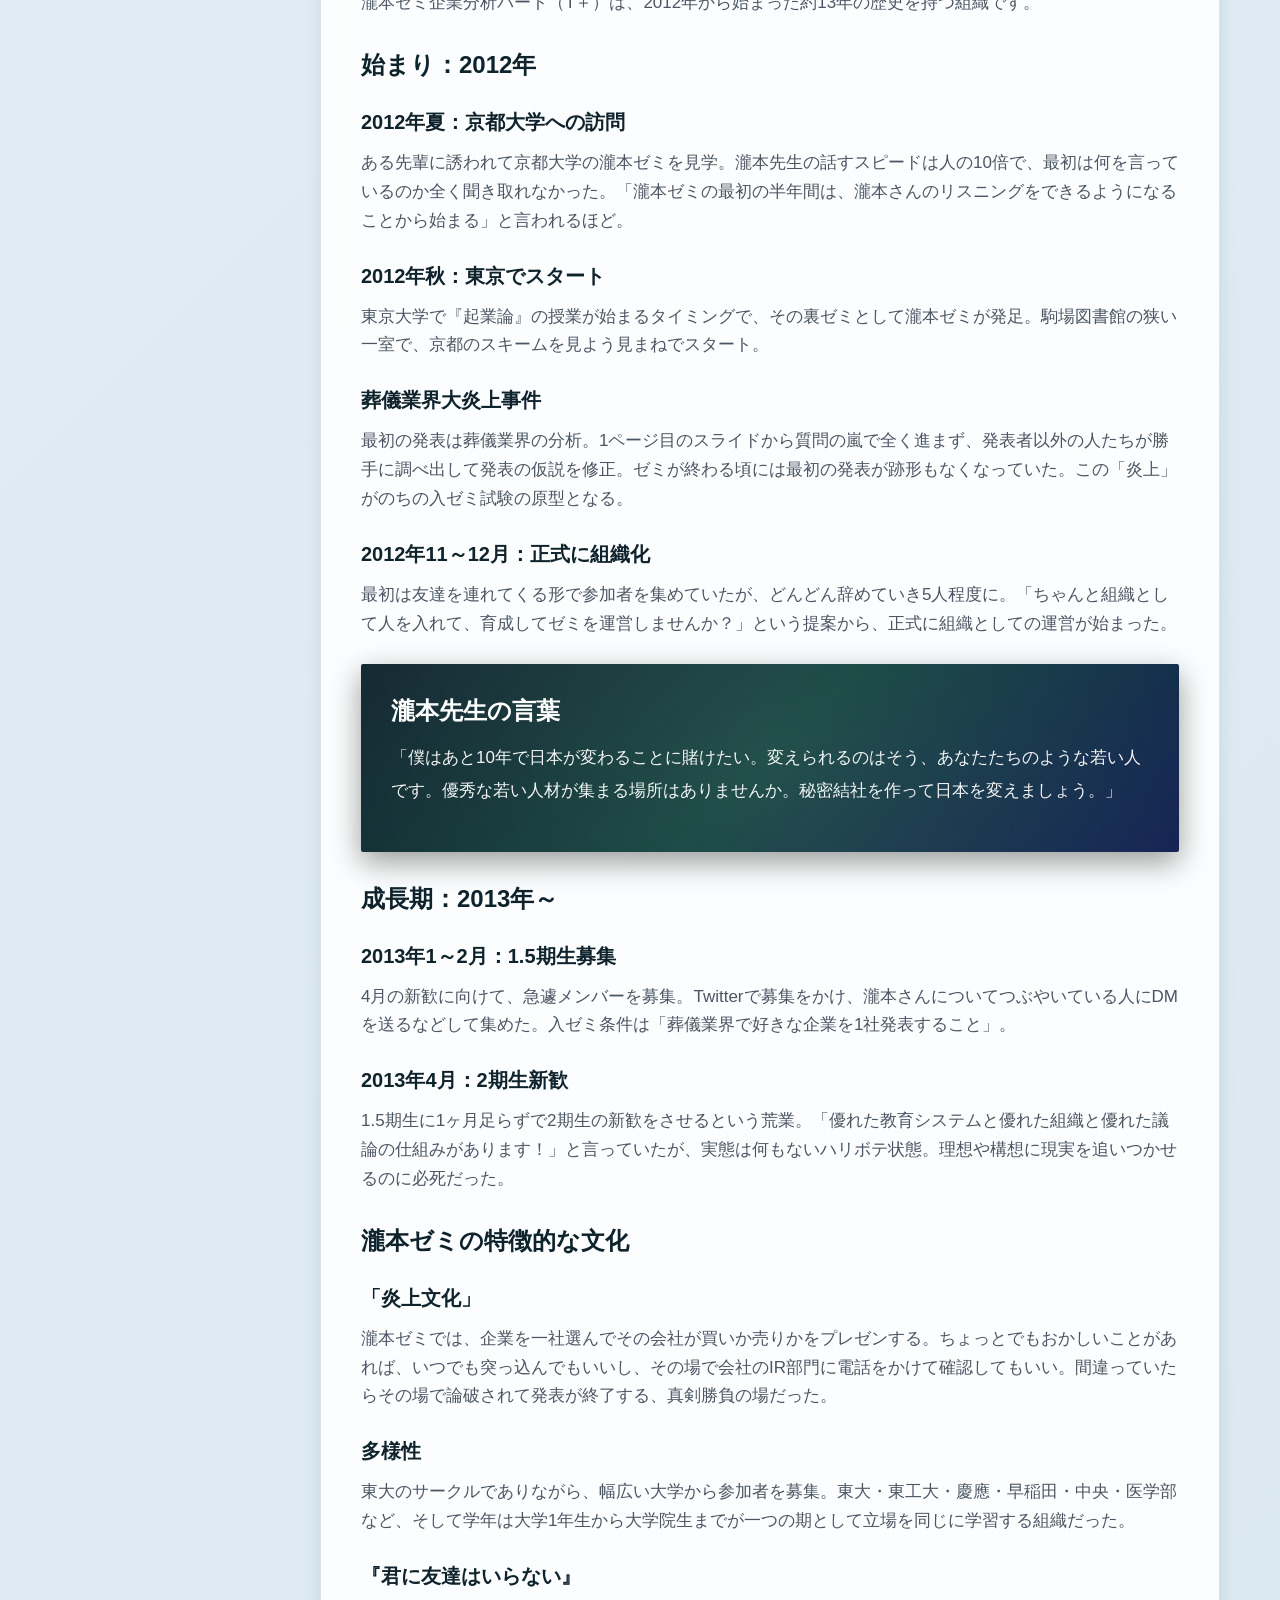
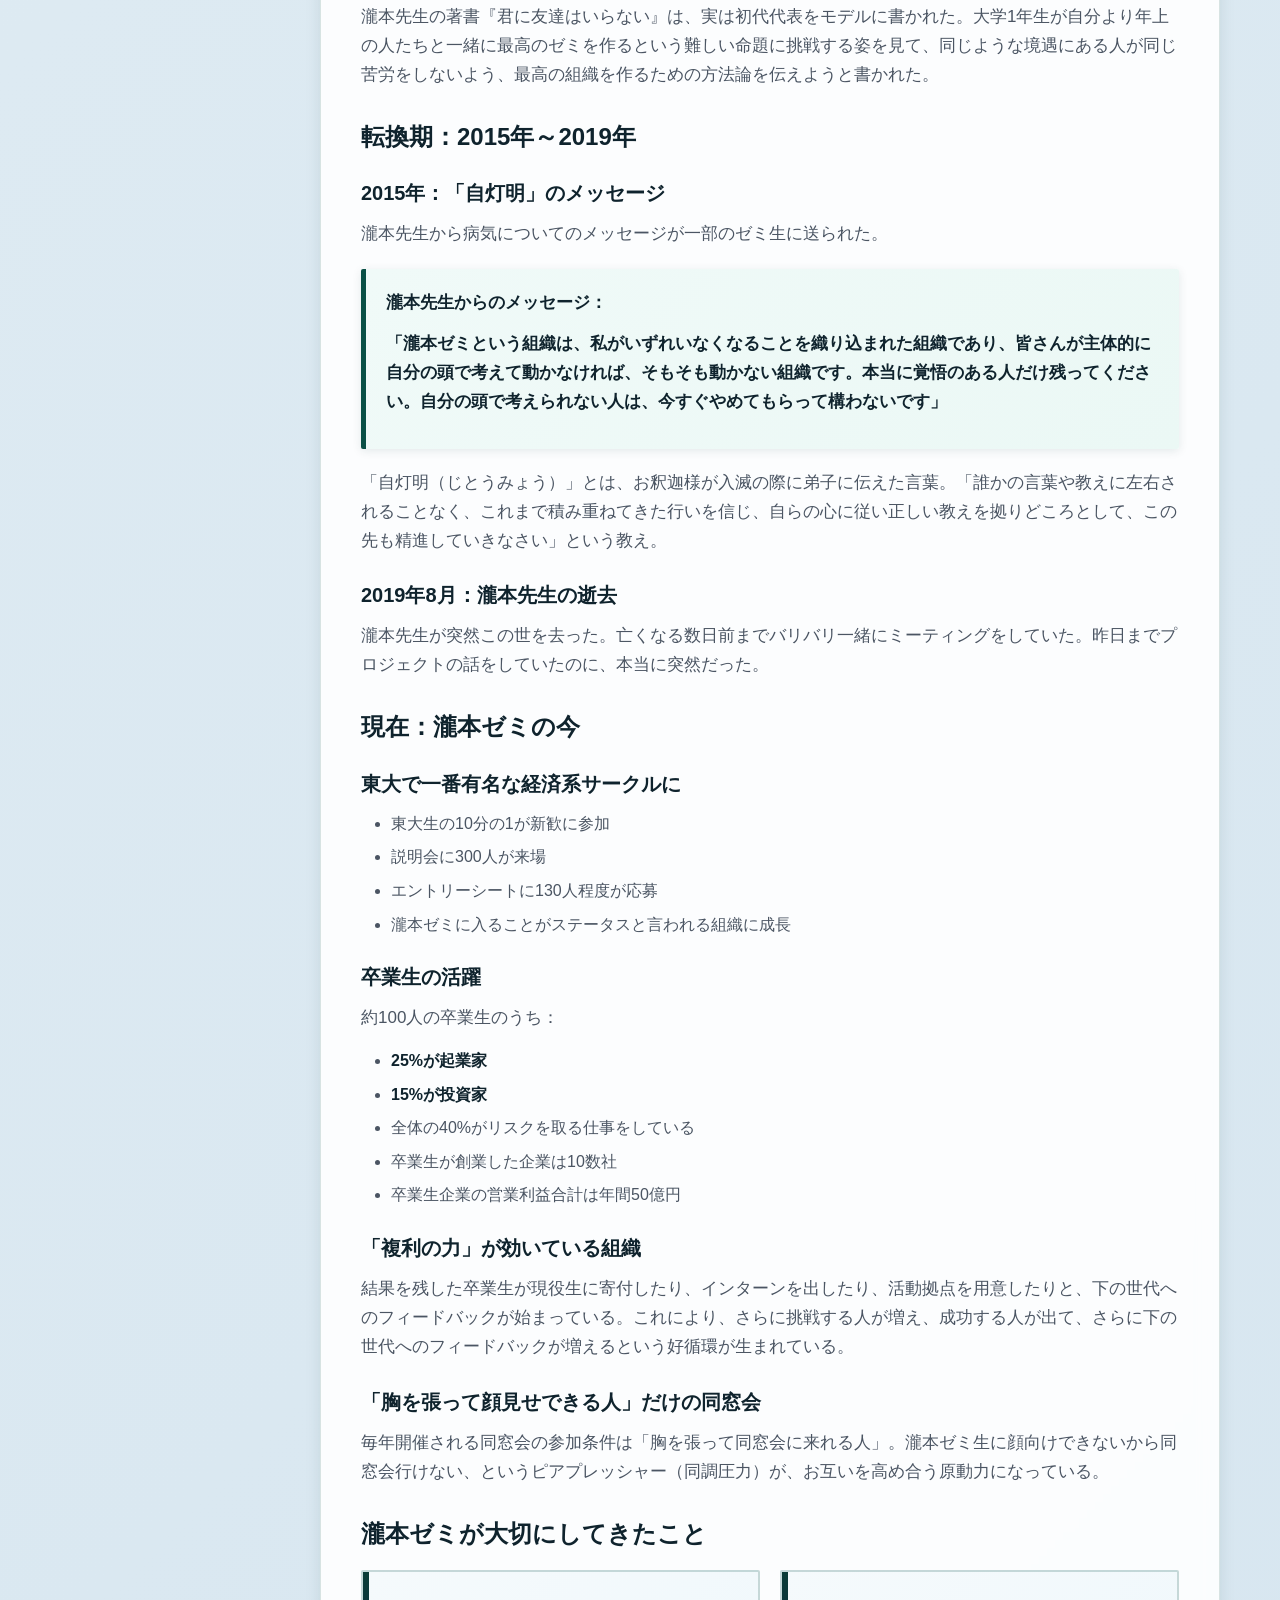
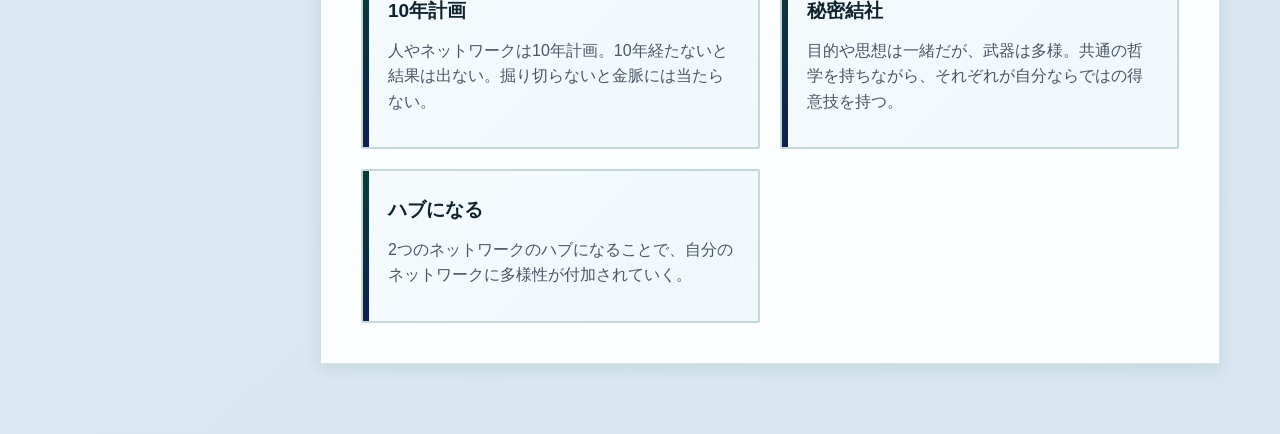
==== commit 42f72d11: "ホーム以外のページでロゴ削除、都市画像を上に配置 Co-Authored-By: Claude Opus 4.6 <noreply@anthropic.com>" ====
--- a/about-seminar.html
+++ b/about-seminar.html
@@ -10,10 +10,6 @@
     <!-- ヘッダー -->
     <header class="site-header header-transparent">
         <div class="header-container">
-            <a href="index.html" class="header-logo">
-                <img src="logo.png" alt="瀧本ゼミ T＋" class="logo-image">
-                <span class="logo-text">瀧本ゼミ企業分析パート</span>
-            </a>
             <nav class="header-nav">
                 <a href="index.html">ホーム</a>
                 <a href="about-seminar.html">創設者と理念</a>
--- a/style.css
+++ b/style.css
@@ -86,7 +86,7 @@
             margin: 0;
             padding: 0 30px 0 20px;
             display: flex;
-            justify-content: space-between;
+            justify-content: flex-end;
             align-items: center;
             height: 70px;
         }
@@ -374,6 +374,7 @@
 
         .main-content.with-sidebar {
             margin-left: 260px;
+            margin-top: 0;
             transition: margin-left 0.3s ease;
         }
 
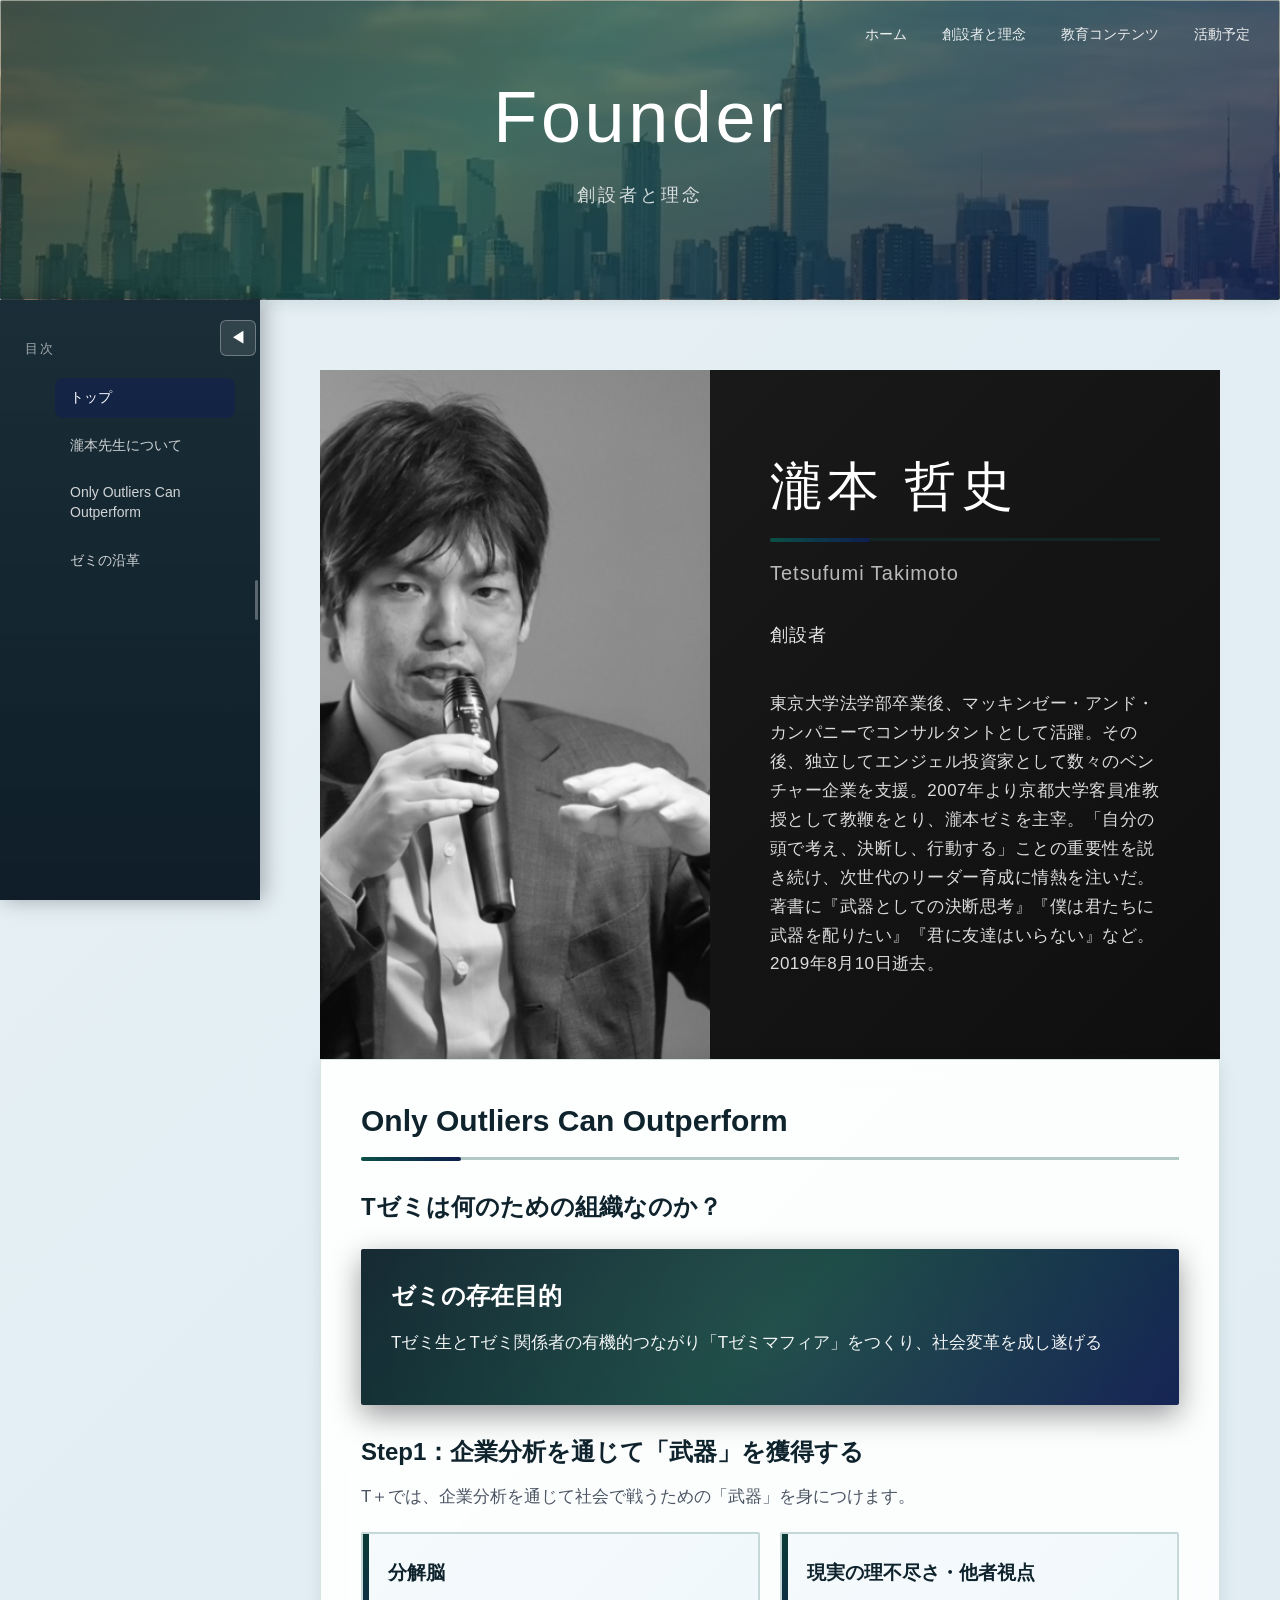
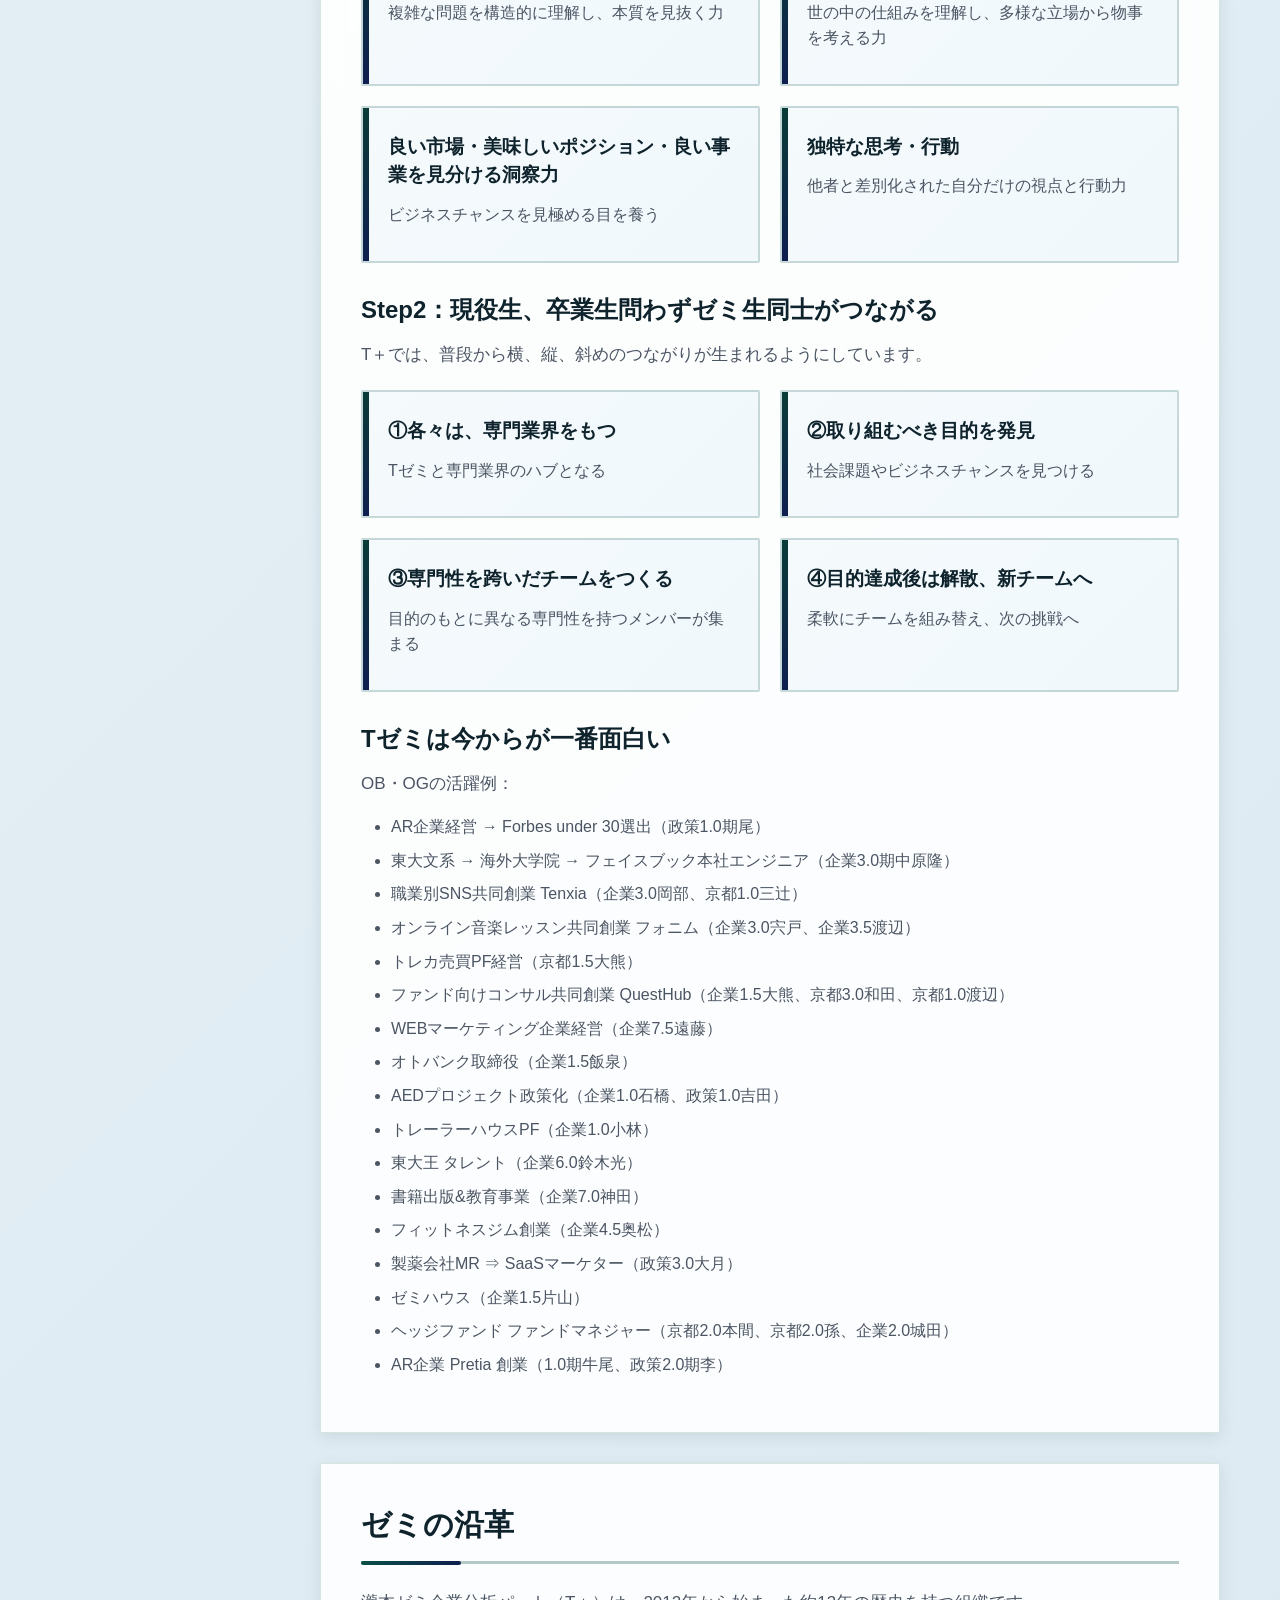
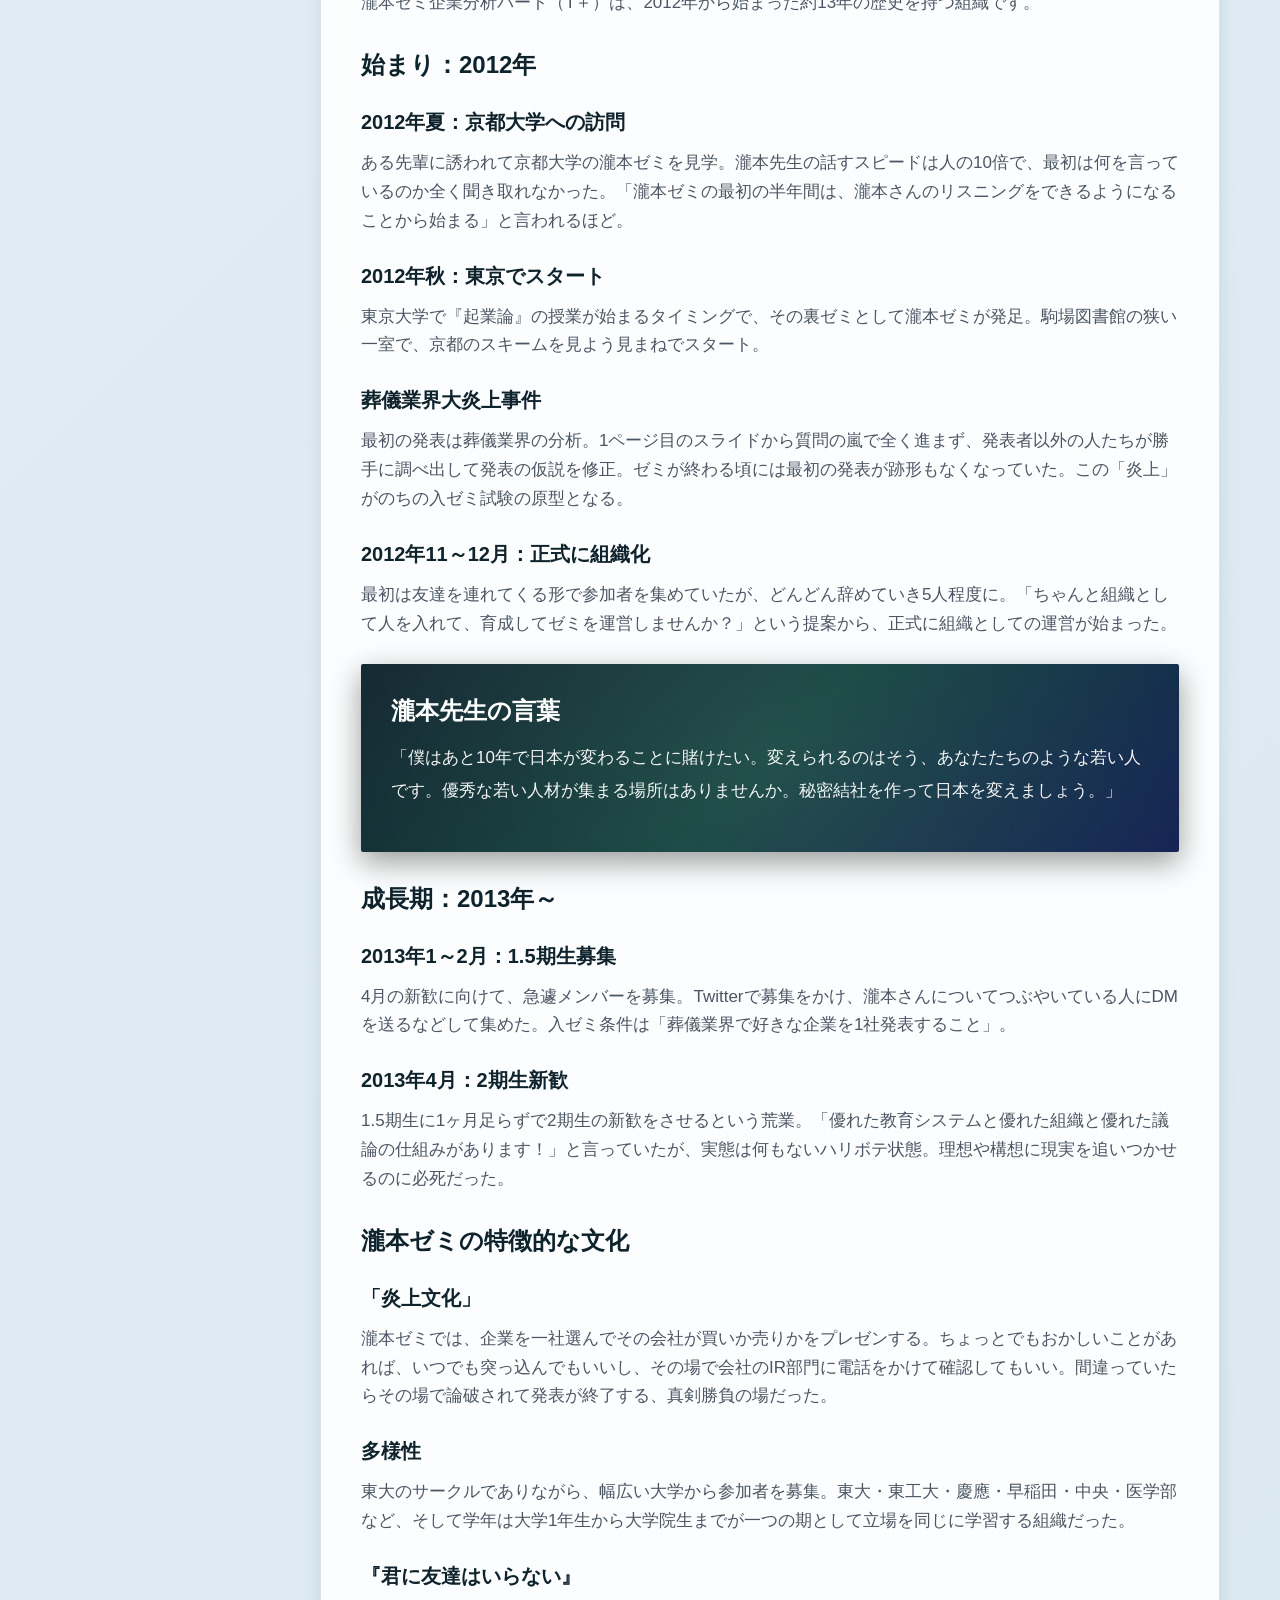
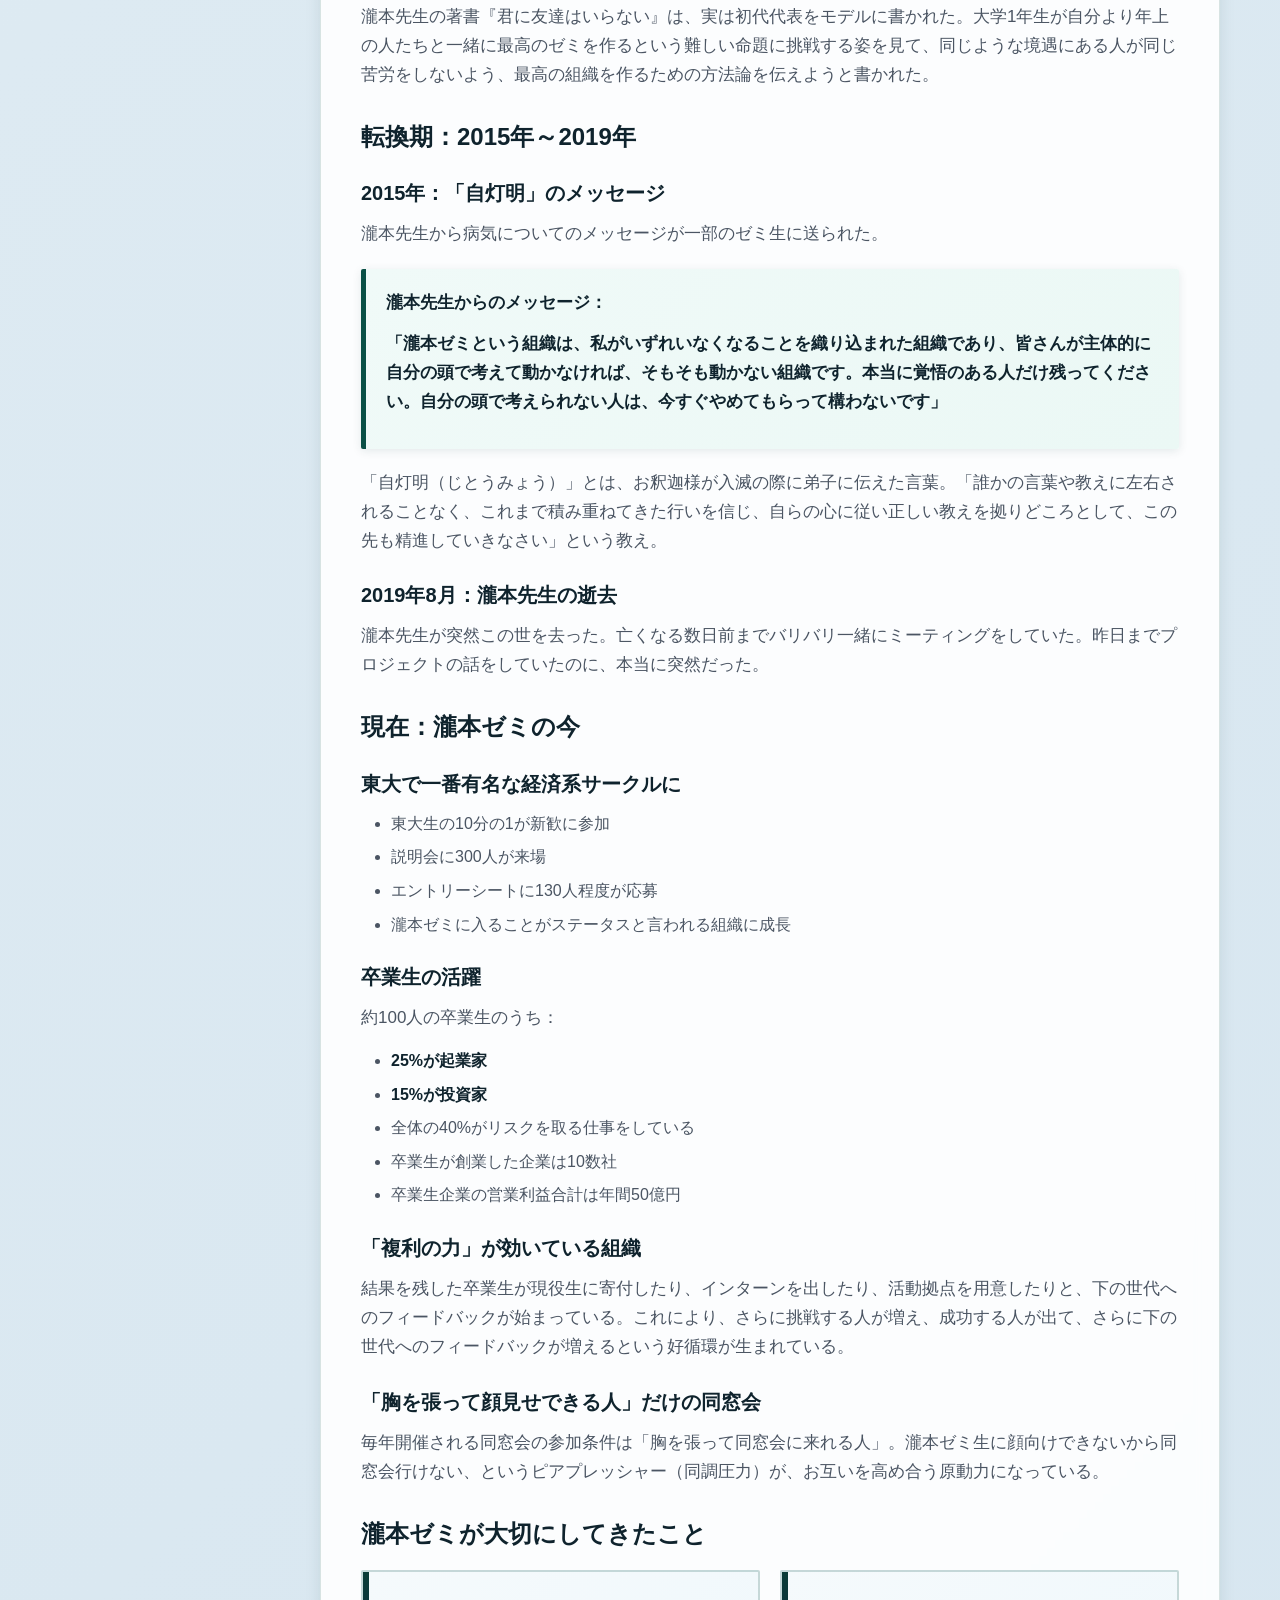
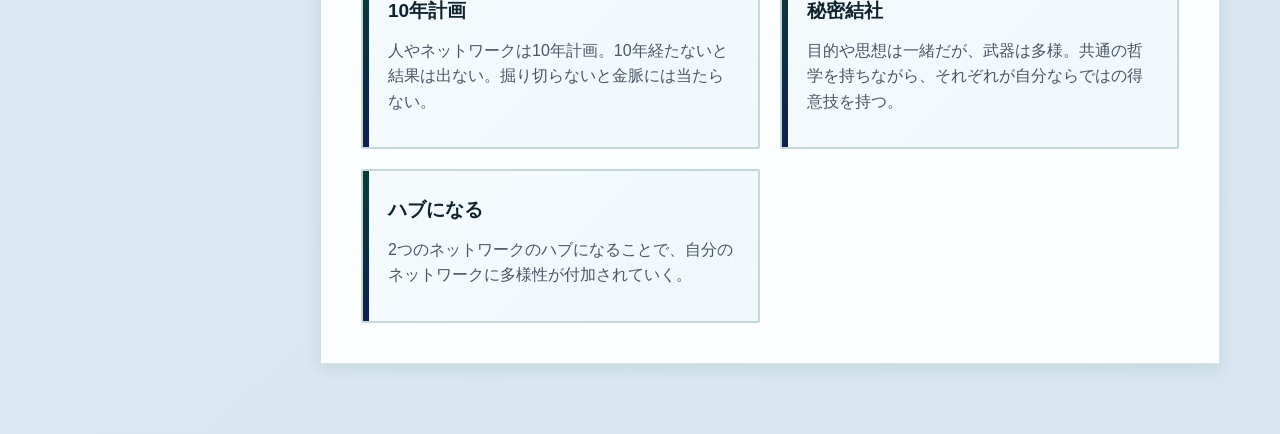
==== commit c0c6b735: "サイドバーをmain-content内に移動、スクロール連動を実現 Co-Authored-By: Claude Opus 4.6 <noreply@anthropic.com>" ====
--- a/about-seminar.html
+++ b/about-seminar.html
@@ -19,27 +19,26 @@
         </div>
     </header>
 
-    <!-- サイドバートグルボタン -->
-    <button class="sidebar-toggle" id="sidebar-toggle">
-        <span class="toggle-arrow">◀</span>
-    </button>
-
-    <!-- サイドバー -->
-    <aside class="sidebar active">
-        <div class="sidebar-resizer"></div>
-        <h3>目次</h3>
-        <nav>
-            <ul>
-                <li><a href="#hero">トップ</a></li>
-                <li><a href="#takimoto">瀧本先生について</a></li>
-                <li><a href="#outliers">Only Outliers Can Outperform</a></li>
-                <li><a href="#history">ゼミの沿革</a></li>
-            </ul>
-        </nav>
-    </aside>
-
     <!-- メインコンテンツ -->
     <main class="main-content with-sidebar">
+        <!-- サイドバートグルボタン -->
+        <button class="sidebar-toggle" id="sidebar-toggle">
+            <span class="toggle-arrow">◀</span>
+        </button>
+
+        <!-- サイドバー -->
+        <aside class="sidebar active">
+            <div class="sidebar-resizer"></div>
+            <h3>目次</h3>
+            <nav>
+                <ul>
+                    <li><a href="#hero">トップ</a></li>
+                    <li><a href="#takimoto">瀧本先生について</a></li>
+                    <li><a href="#outliers">Only Outliers Can Outperform</a></li>
+                    <li><a href="#history">ゼミの沿革</a></li>
+                </ul>
+            </nav>
+        </aside>
         <!-- ページヒーロー -->
         <section class="page-hero" id="hero">
             <div class="page-hero-content">
--- a/style.css
+++ b/style.css
@@ -81,6 +81,10 @@
             padding: 0;
         }
 
+        .site-header.header-transparent:not(#home-header) {
+            background: linear-gradient(135deg, rgba(20, 40, 30, 0.85) 0%, rgba(10, 80, 70, 0.75) 40%, rgba(15, 30, 80, 0.85) 100%), url('hero-bg.jpg') center/cover;
+        }
+
         .header-container {
             max-width: 100%;
             margin: 0;
@@ -89,6 +93,10 @@
             justify-content: flex-end;
             align-items: center;
             height: 70px;
+        }
+
+        #home-header .header-container {
+            justify-content: space-between;
         }
 
         .header-logo {
@@ -178,11 +186,11 @@
 
         /* サイドバー */
         .sidebar {
-            position: fixed;
+            position: absolute;
             left: 0;
-            top: 70px;
+            top: calc(max(33vh, 300px));
             width: 260px;
-            height: calc(100vh - 70px);
+            min-height: calc(100vh - max(33vh, 300px));
             background: linear-gradient(180deg, rgba(15, 35, 45, 0.95) 0%, rgba(10, 25, 35, 0.98) 100%);
             backdrop-filter: blur(10px);
             color: white;
@@ -204,8 +212,8 @@
         }
 
         .sidebar-toggle {
-            position: fixed;
-            top: 90px;
+            position: absolute;
+            top: calc(max(33vh, 300px) + 20px);
             left: 220px;
             width: 36px;
             height: 36px;
@@ -218,7 +226,7 @@
             display: flex;
             align-items: center;
             justify-content: center;
-            transition: all 0.3s;
+            transition: left 0.3s ease, background 0.3s ease, transform 0.3s ease;
             z-index: 1001;
         }
 
@@ -398,6 +406,16 @@
             align-items: center;
             justify-content: center;
             overflow: hidden;
+        }
+
+        .with-sidebar .page-hero {
+            margin-left: -260px;
+            width: calc(100% + 260px);
+        }
+
+        .with-sidebar.sidebar-closed .page-hero {
+            margin-left: 0;
+            width: 100%;
         }
 
         .page-hero::before {
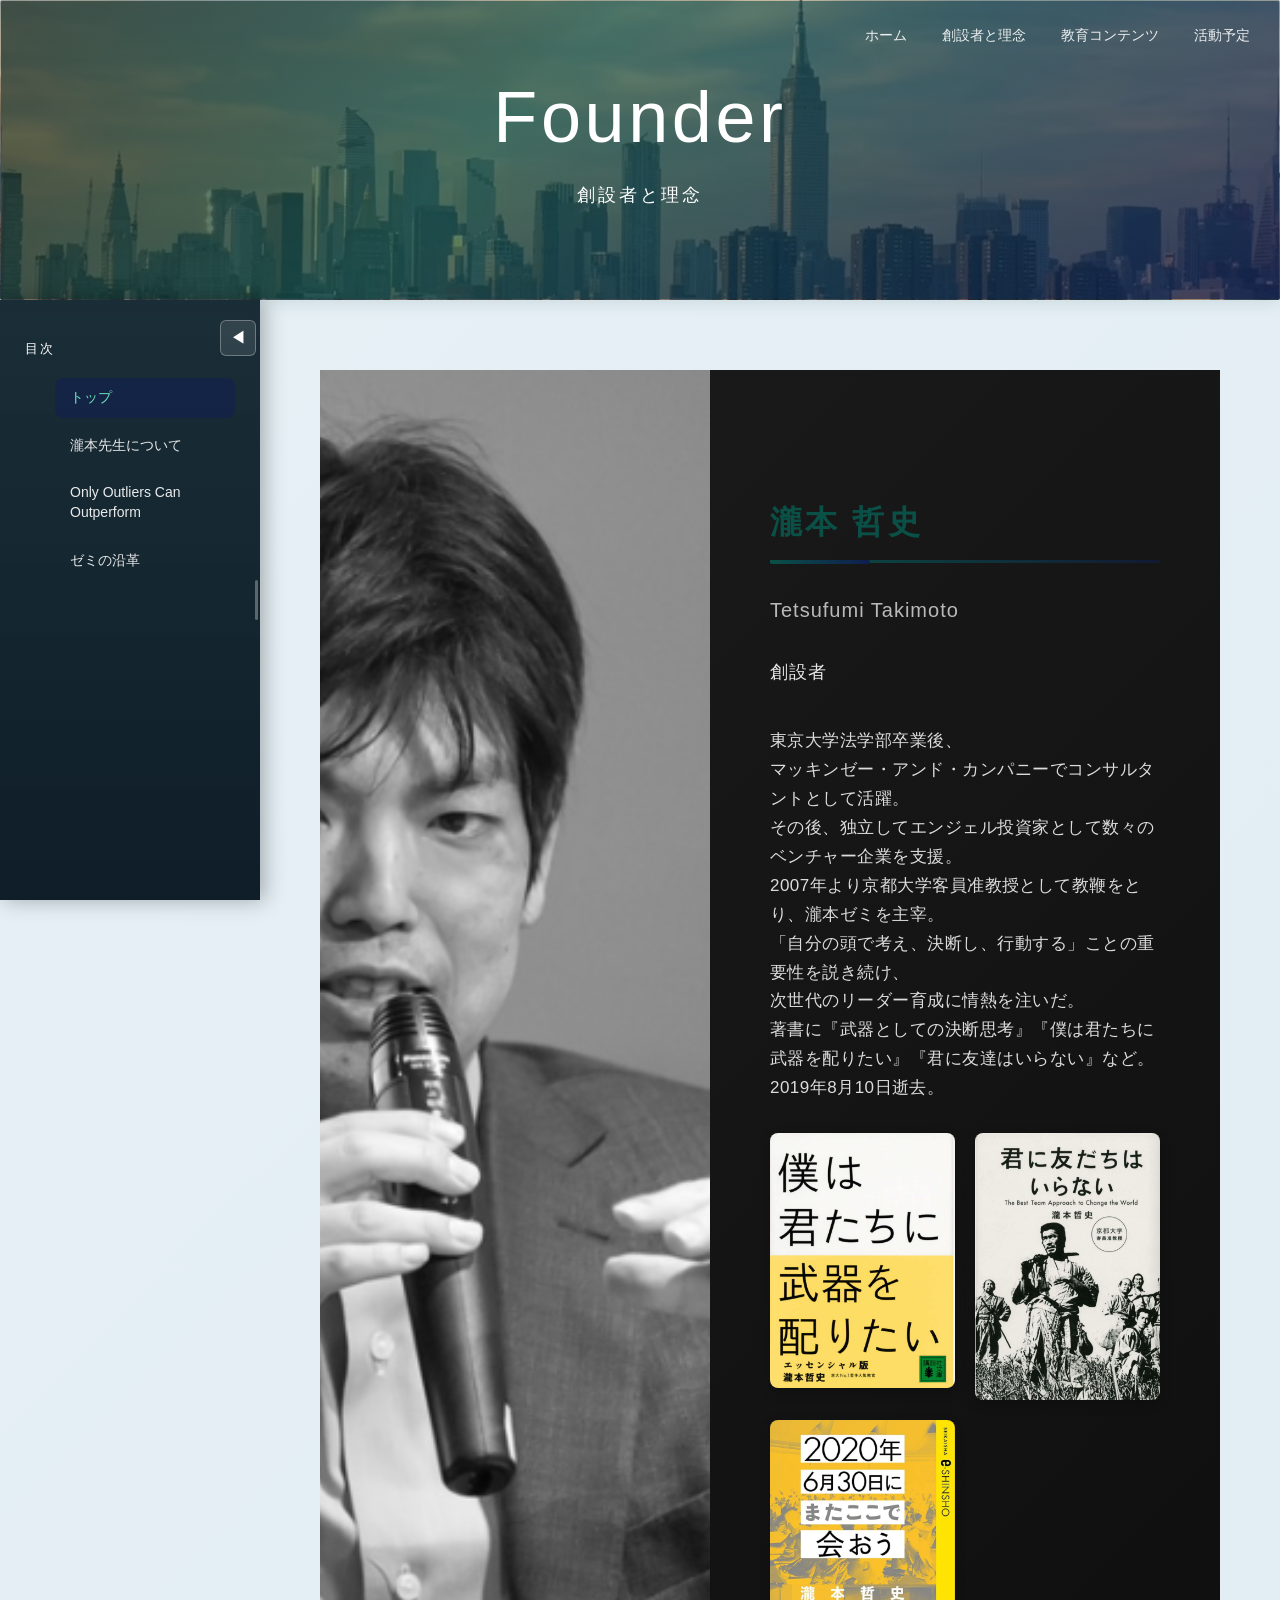
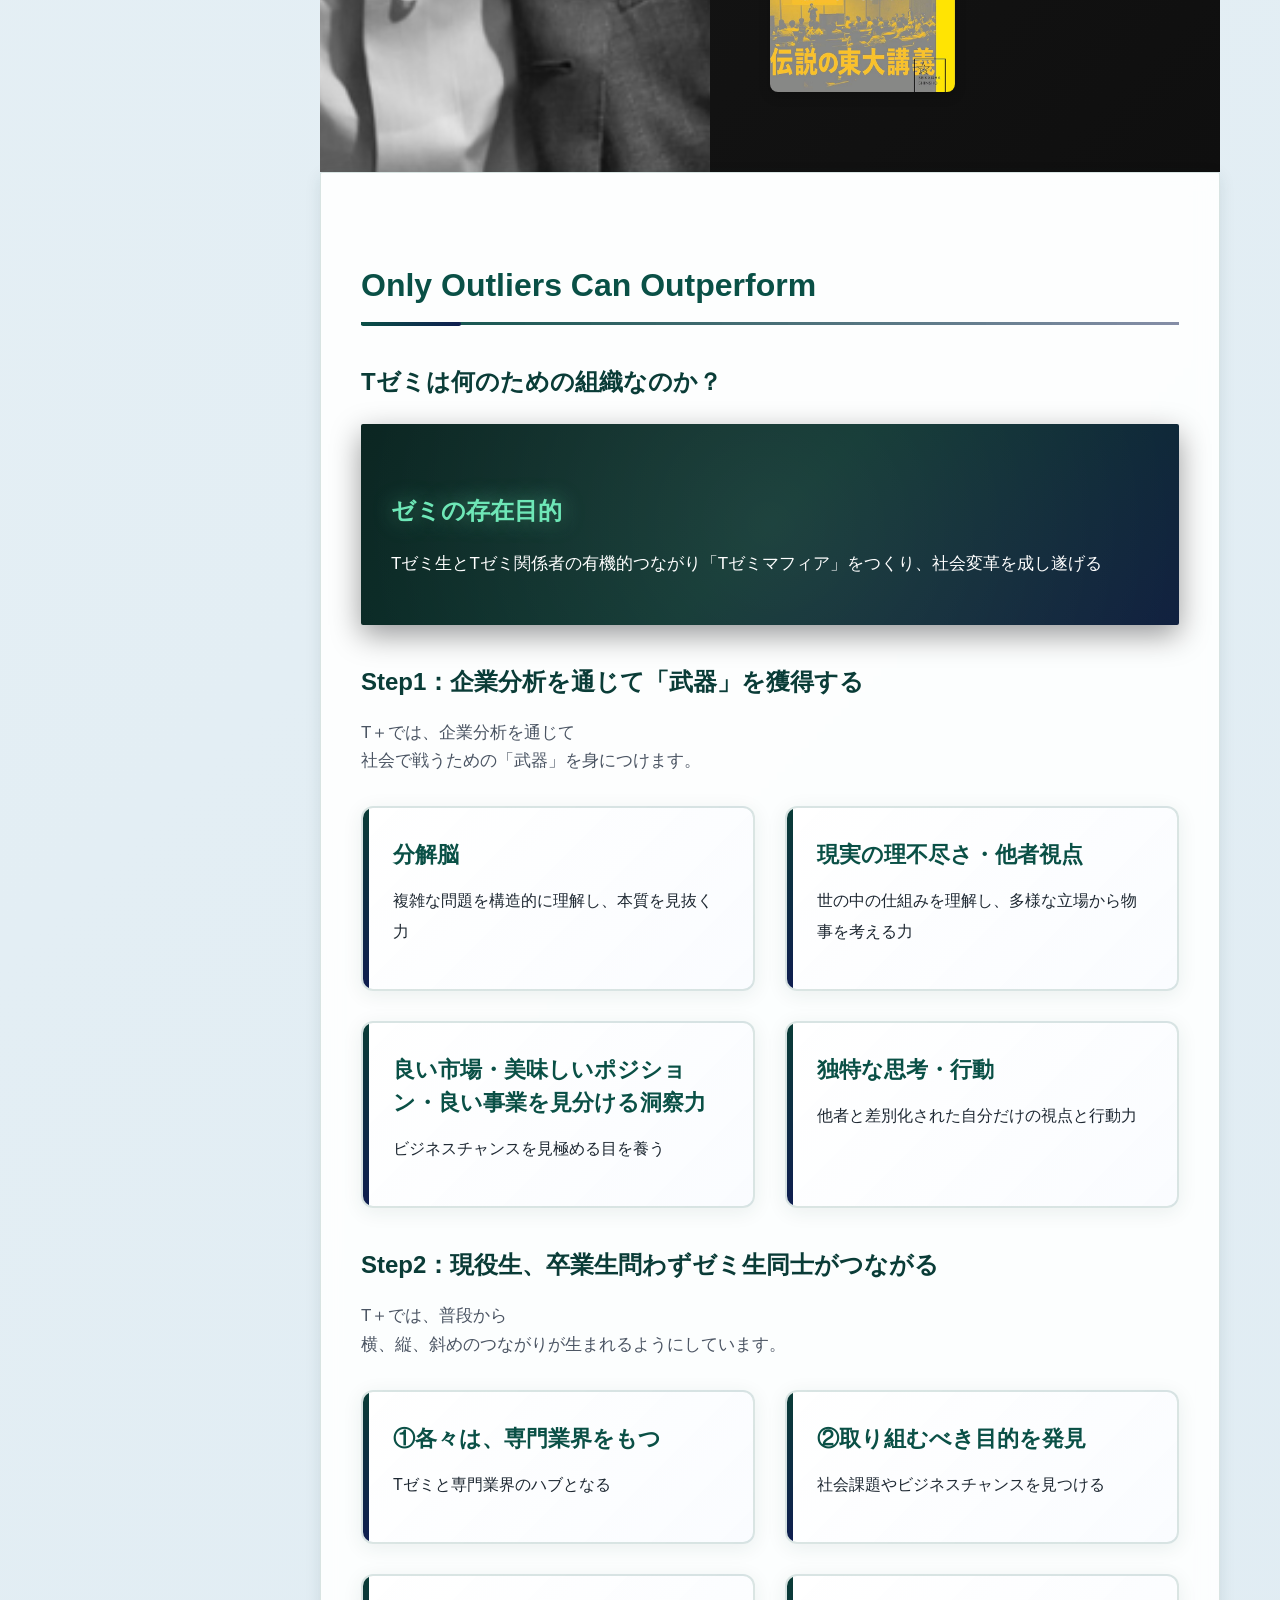
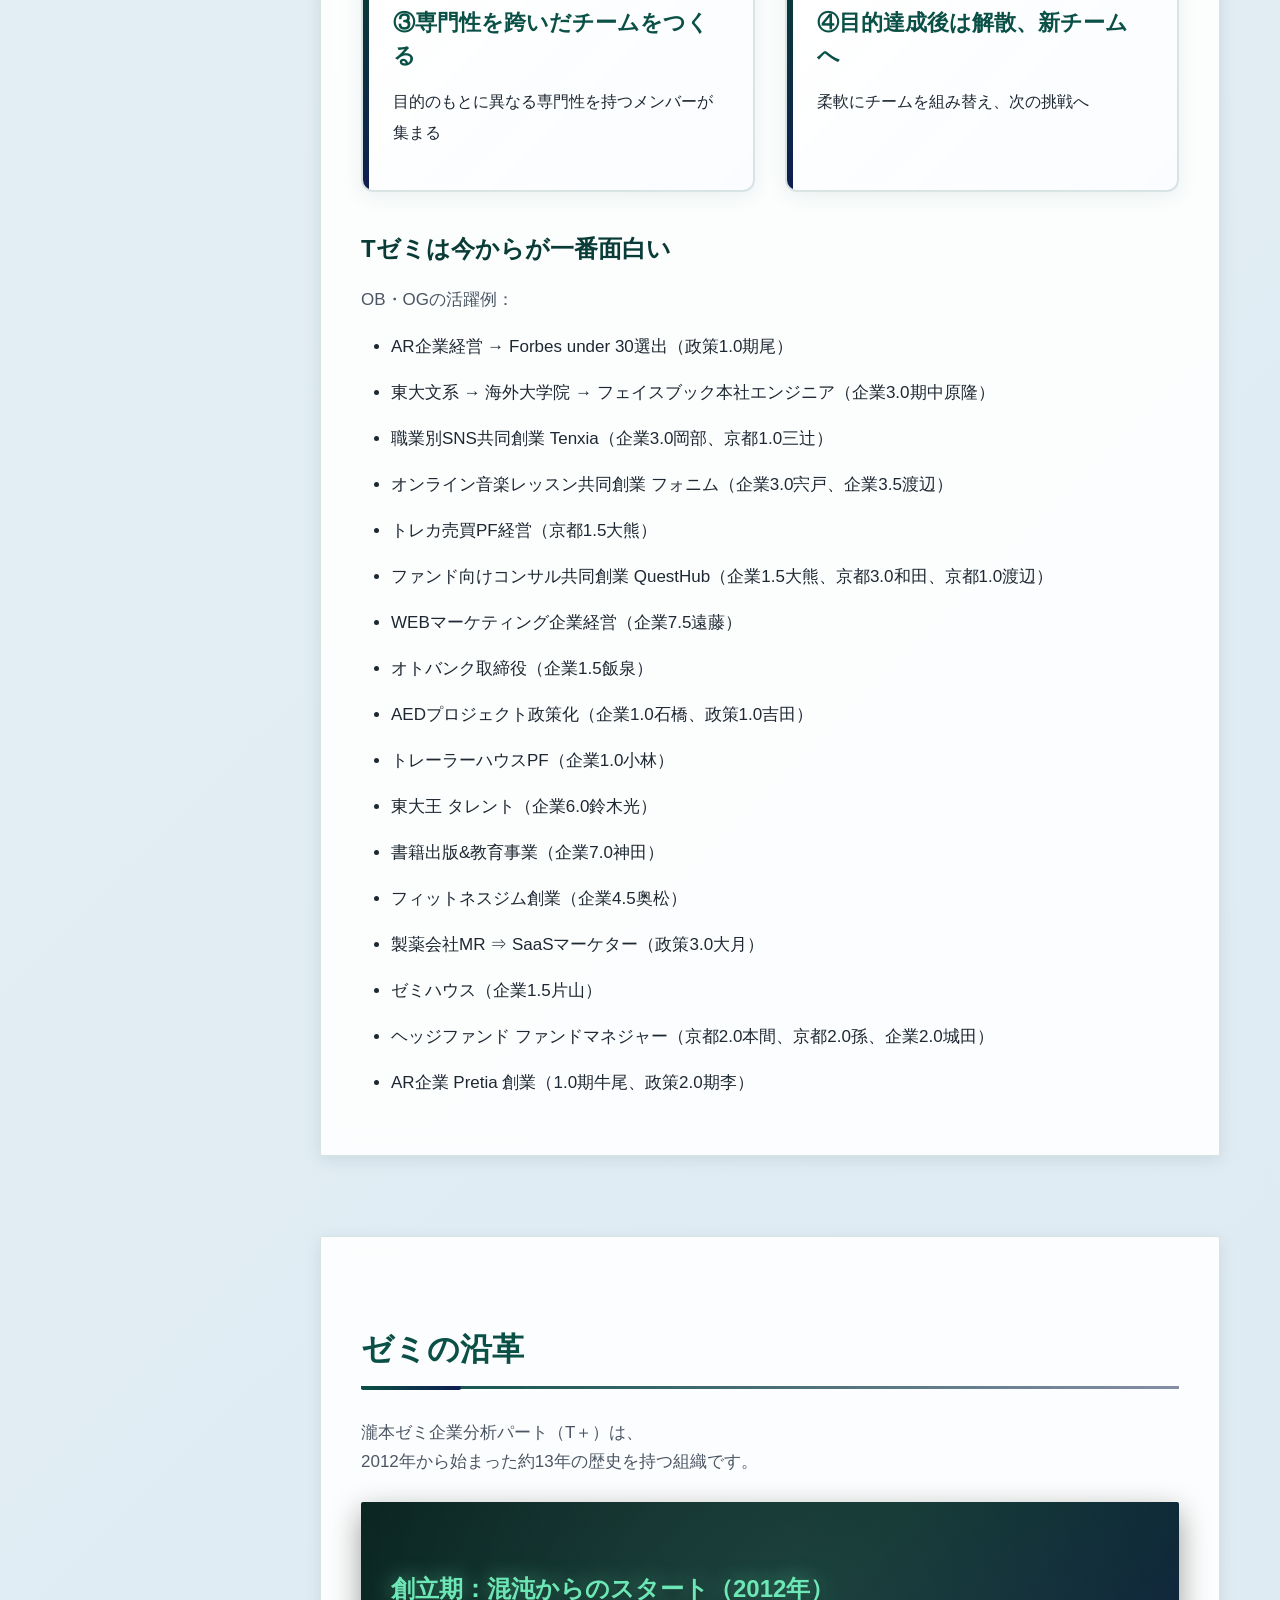
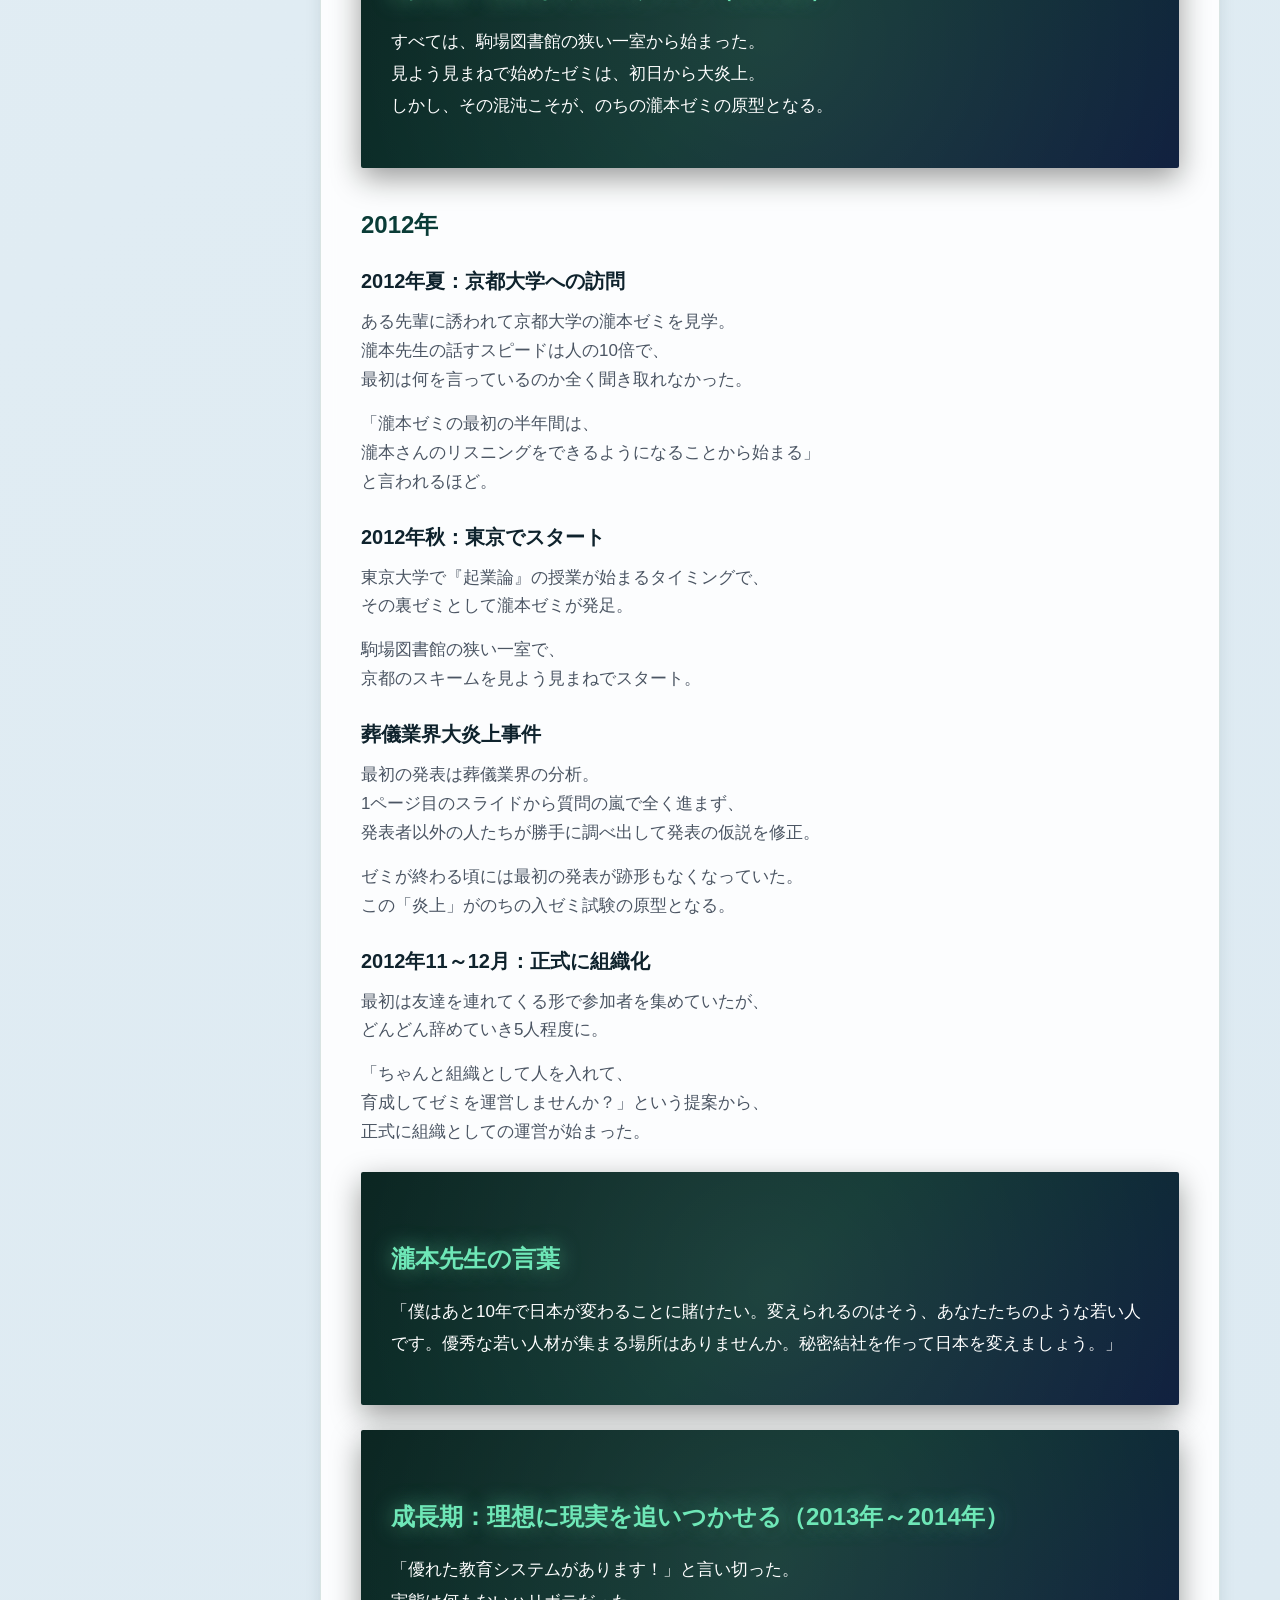
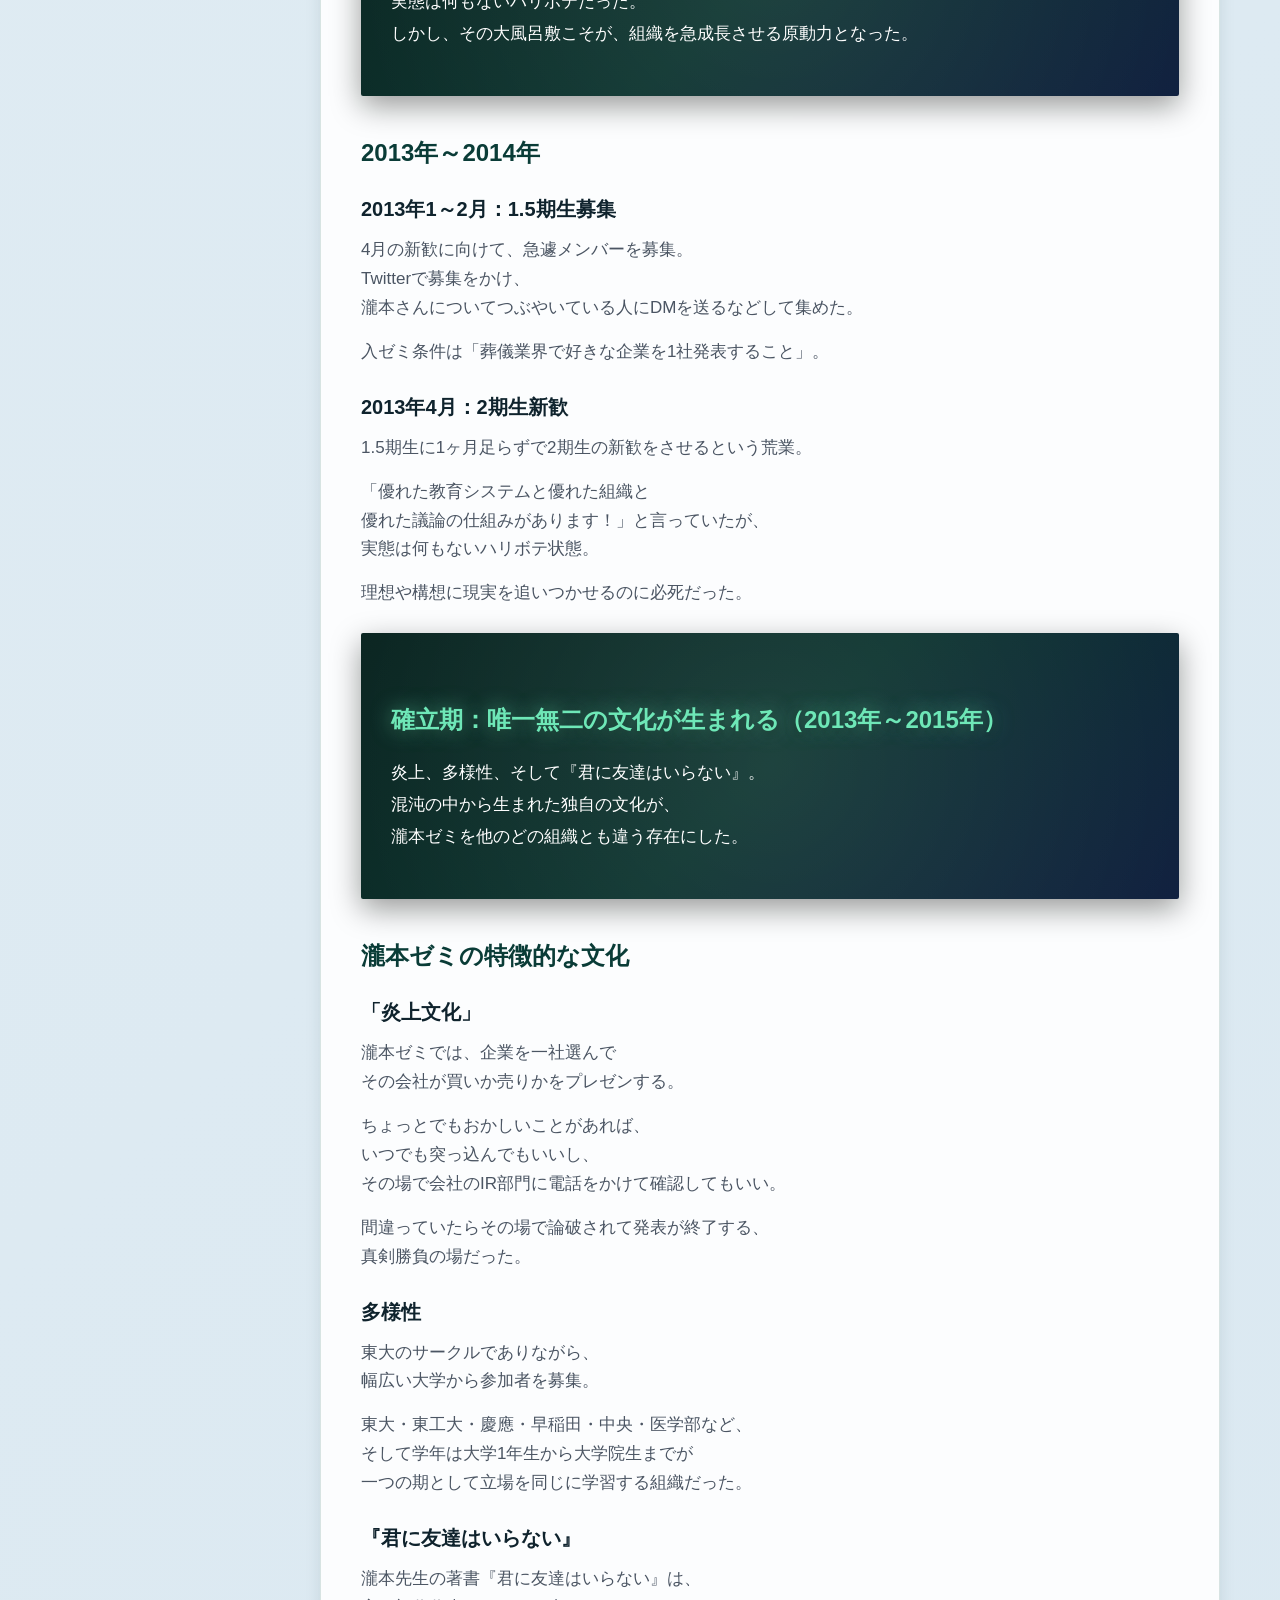
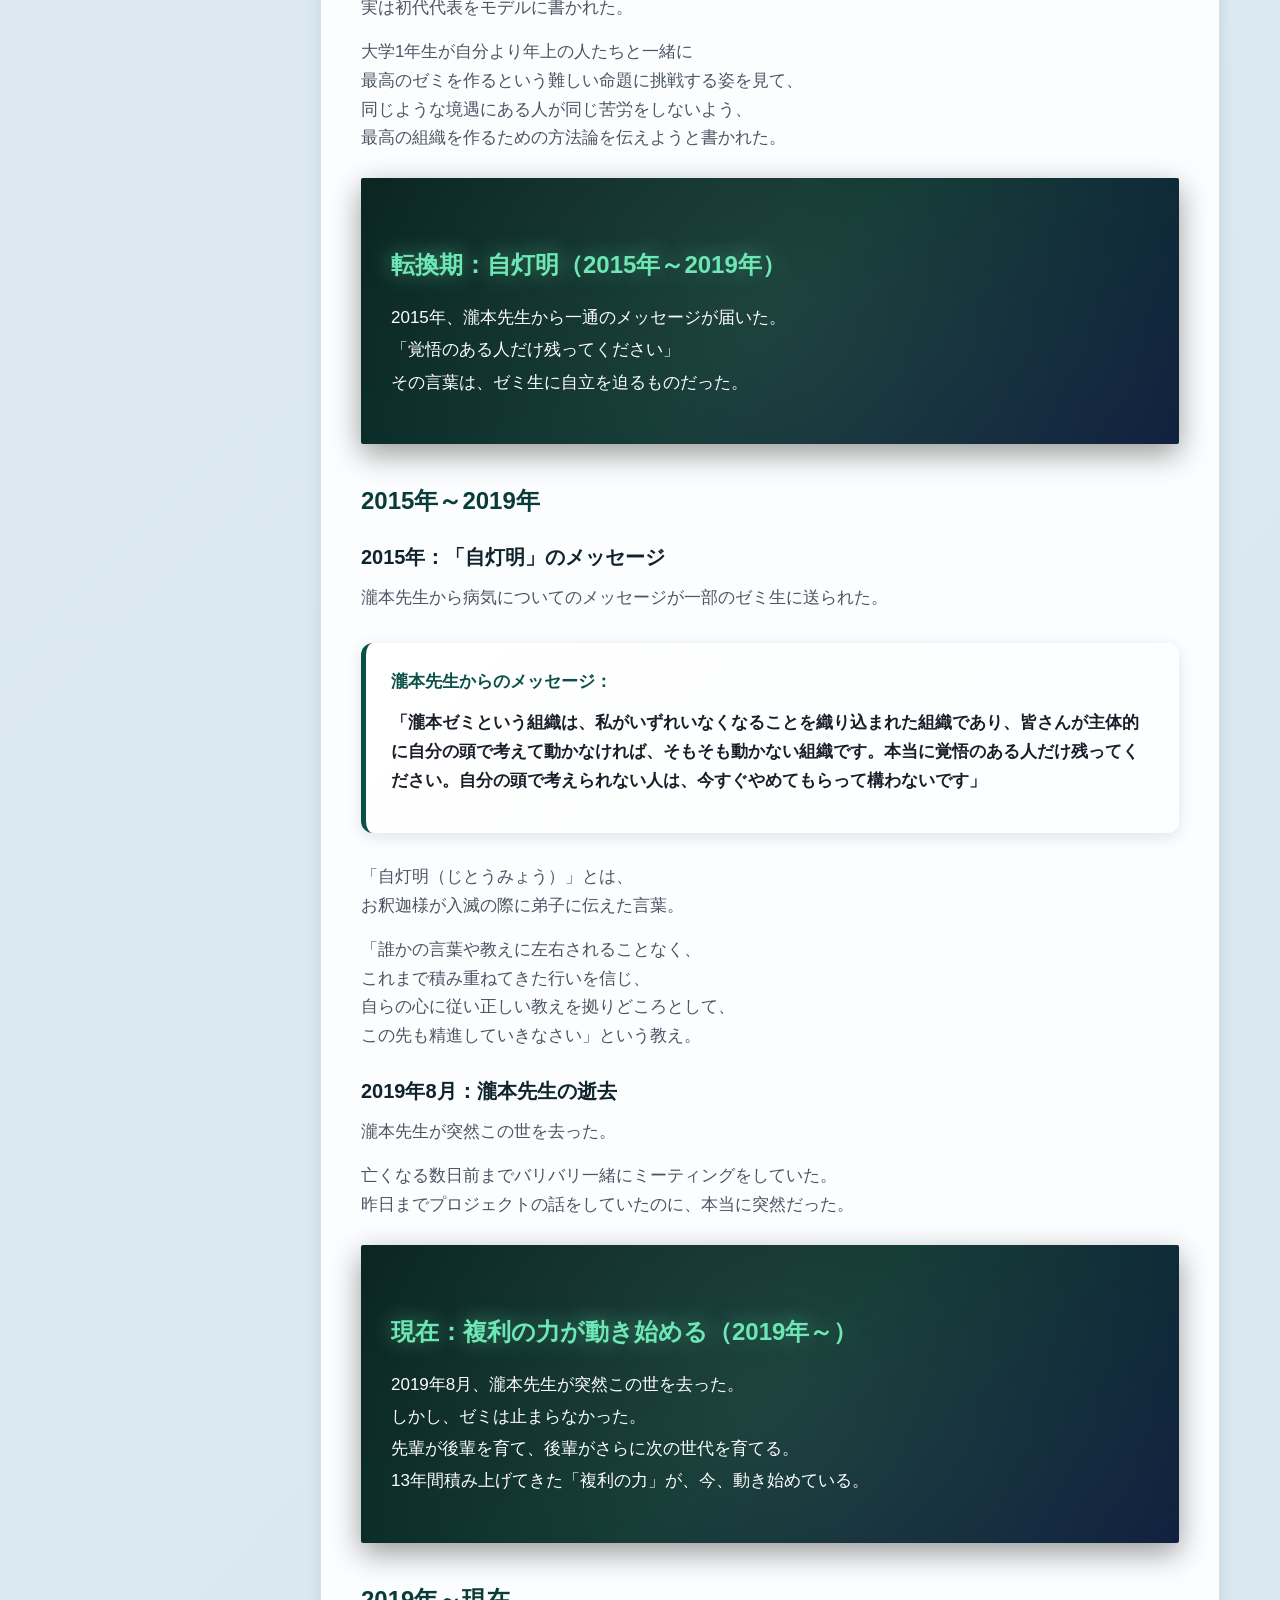
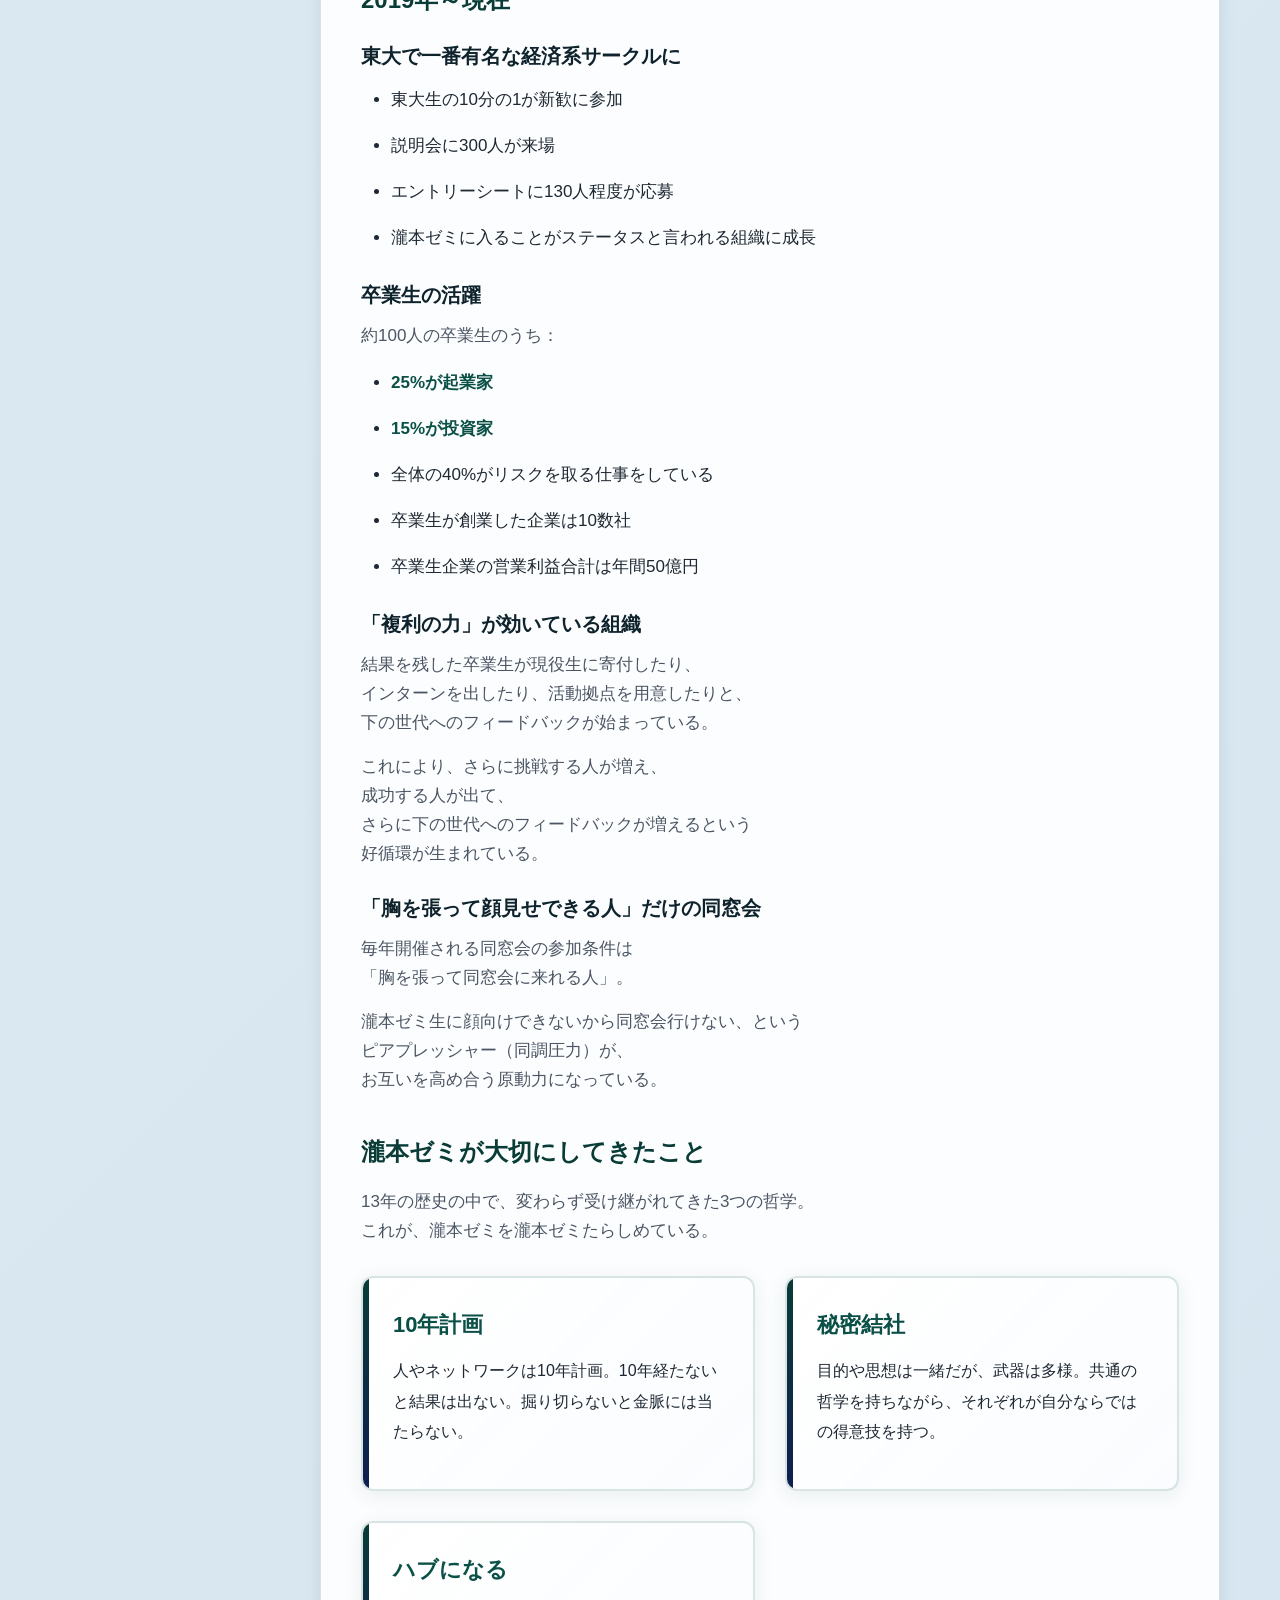
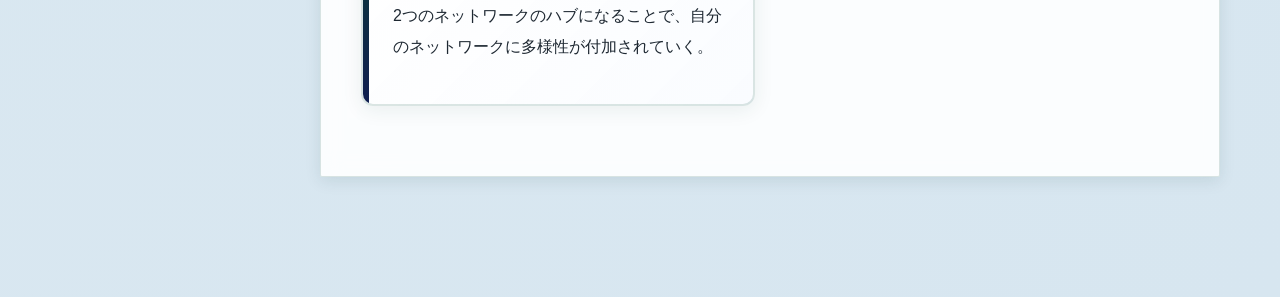
==== commit 62a0cc30: "教育コンテンツの大幅改善とデザイン最適化 【教育コンテンツ】 - アコーディオン機能追加（7セクションを折りたたみ） - 詳細展開ボタン追加（事例を表示/非表示） - 視認性大幅改善（文字サイズ17p" ====
--- a/about-seminar.html
+++ b/about-seminar.html
@@ -59,7 +59,16 @@
                         <p class="profile-name-en">Tetsufumi Takimoto</p>
                         <p class="profile-role">創設者</p>
                         <div class="profile-text">
-                            <p>東京大学法学部卒業後、マッキンゼー・アンド・カンパニーでコンサルタントとして活躍。その後、独立してエンジェル投資家として数々のベンチャー企業を支援。2007年より京都大学客員准教授として教鞭をとり、瀧本ゼミを主宰。「自分の頭で考え、決断し、行動する」ことの重要性を説き続け、次世代のリーダー育成に情熱を注いだ。著書に『武器としての決断思考』『僕は君たちに武器を配りたい』『君に友達はいらない』など。2019年8月10日逝去。</p>
+                            <p>東京大学法学部卒業後、<br>マッキンゼー・アンド・カンパニーでコンサルタントとして活躍。</p>
+                            <p>その後、独立してエンジェル投資家として数々のベンチャー企業を支援。<br>2007年より京都大学客員准教授として教鞭をとり、瀧本ゼミを主宰。</p>
+                            <p>「自分の頭で考え、決断し、行動する」ことの重要性を説き続け、<br>次世代のリーダー育成に情熱を注いだ。</p>
+                            <p>著書に『武器としての決断思考』『僕は君たちに武器を配りたい』『君に友達はいらない』など。<br>2019年8月10日逝去。</p>
+                        </div>
+
+                        <div class="book-grid" style="margin-top: 30px;">
+                            <img src="images/books/takimoto_weapon.png" alt="僕は君たちに武器を配りたい" class="book-cover">
+                            <img src="images/books/takimoto_friends.png" alt="君に友達はいらない" class="book-cover">
+                            <img src="images/books/takimoto_2020.png" alt="2020年6月30日にまたここで会おう" class="book-cover">
                         </div>
                     </div>
                 </div>
@@ -77,7 +86,7 @@
                 </div>
 
                 <h3>Step1：企業分析を通じて「武器」を獲得する</h3>
-                <p>T＋では、企業分析を通じて社会で戦うための「武器」を身につけます。</p>
+                <p>T＋では、企業分析を通じて<br>社会で戦うための「武器」を身につけます。</p>
 
                 <div class="card-grid">
                     <div class="card">
@@ -102,7 +111,7 @@
                 </div>
 
                 <h3>Step2：現役生、卒業生問わずゼミ生同士がつながる</h3>
-                <p>T＋では、普段から横、縦、斜めのつながりが生まれるようにしています。</p>
+                <p>T＋では、普段から<br>横、縦、斜めのつながりが生まれるようにしています。</p>
 
                 <div class="card-grid">
                     <div class="card">
@@ -153,47 +162,78 @@
             <section id="history">
                 <h2>ゼミの沿革</h2>
 
-                <p>瀧本ゼミ企業分析パート（T＋）は、2012年から始まった約13年の歴史を持つ組織です。</p>
-
-                <h3>始まり：2012年</h3>
+                <p>瀧本ゼミ企業分析パート（T＋）は、<br>2012年から始まった約13年の歴史を持つ組織です。</p>
+
+                <div class="highlight-box">
+                    <h3>創立期：混沌からのスタート（2012年）</h3>
+                    <p>すべては、駒場図書館の狭い一室から始まった。<br>見よう見まねで始めたゼミは、初日から大炎上。<br>しかし、その混沌こそが、のちの瀧本ゼミの原型となる。</p>
+                </div>
+
+                <h3>2012年</h3>
 
                 <h4>2012年夏：京都大学への訪問</h4>
-                <p>ある先輩に誘われて京都大学の瀧本ゼミを見学。瀧本先生の話すスピードは人の10倍で、最初は何を言っているのか全く聞き取れなかった。「瀧本ゼミの最初の半年間は、瀧本さんのリスニングをできるようになることから始まる」と言われるほど。</p>
+                <p>ある先輩に誘われて京都大学の瀧本ゼミを見学。<br>瀧本先生の話すスピードは人の10倍で、<br>最初は何を言っているのか全く聞き取れなかった。</p>
+                <p>「瀧本ゼミの最初の半年間は、<br>瀧本さんのリスニングをできるようになることから始まる」<br>と言われるほど。</p>
 
                 <h4>2012年秋：東京でスタート</h4>
-                <p>東京大学で『起業論』の授業が始まるタイミングで、その裏ゼミとして瀧本ゼミが発足。駒場図書館の狭い一室で、京都のスキームを見よう見まねでスタート。</p>
+                <p>東京大学で『起業論』の授業が始まるタイミングで、<br>その裏ゼミとして瀧本ゼミが発足。</p>
+                <p>駒場図書館の狭い一室で、<br>京都のスキームを見よう見まねでスタート。</p>
 
                 <h4>葬儀業界大炎上事件</h4>
-                <p>最初の発表は葬儀業界の分析。1ページ目のスライドから質問の嵐で全く進まず、発表者以外の人たちが勝手に調べ出して発表の仮説を修正。ゼミが終わる頃には最初の発表が跡形もなくなっていた。この「炎上」がのちの入ゼミ試験の原型となる。</p>
+                <p>最初の発表は葬儀業界の分析。<br>1ページ目のスライドから質問の嵐で全く進まず、<br>発表者以外の人たちが勝手に調べ出して発表の仮説を修正。</p>
+                <p>ゼミが終わる頃には最初の発表が跡形もなくなっていた。<br>この「炎上」がのちの入ゼミ試験の原型となる。</p>
 
                 <h4>2012年11～12月：正式に組織化</h4>
-                <p>最初は友達を連れてくる形で参加者を集めていたが、どんどん辞めていき5人程度に。「ちゃんと組織として人を入れて、育成してゼミを運営しませんか？」という提案から、正式に組織としての運営が始まった。</p>
+                <p>最初は友達を連れてくる形で参加者を集めていたが、<br>どんどん辞めていき5人程度に。</p>
+                <p>「ちゃんと組織として人を入れて、<br>育成してゼミを運営しませんか？」という提案から、<br>正式に組織としての運営が始まった。</p>
 
                 <div class="highlight-box">
                     <h3>瀧本先生の言葉</h3>
                     <p>「僕はあと10年で日本が変わることに賭けたい。変えられるのはそう、あなたたちのような若い人です。優秀な若い人材が集まる場所はありませんか。秘密結社を作って日本を変えましょう。」</p>
                 </div>
 
-                <h3>成長期：2013年～</h3>
+                <div class="highlight-box">
+                    <h3>成長期：理想に現実を追いつかせる（2013年～2014年）</h3>
+                    <p>「優れた教育システムがあります！」と言い切った。<br>実態は何もないハリボテだった。<br>しかし、その大風呂敷こそが、組織を急成長させる原動力となった。</p>
+                </div>
+
+                <h3>2013年～2014年</h3>
 
                 <h4>2013年1～2月：1.5期生募集</h4>
-                <p>4月の新歓に向けて、急遽メンバーを募集。Twitterで募集をかけ、瀧本さんについてつぶやいている人にDMを送るなどして集めた。入ゼミ条件は「葬儀業界で好きな企業を1社発表すること」。</p>
+                <p>4月の新歓に向けて、急遽メンバーを募集。<br>Twitterで募集をかけ、<br>瀧本さんについてつぶやいている人にDMを送るなどして集めた。</p>
+                <p>入ゼミ条件は「葬儀業界で好きな企業を1社発表すること」。</p>
 
                 <h4>2013年4月：2期生新歓</h4>
-                <p>1.5期生に1ヶ月足らずで2期生の新歓をさせるという荒業。「優れた教育システムと優れた組織と優れた議論の仕組みがあります！」と言っていたが、実態は何もないハリボテ状態。理想や構想に現実を追いつかせるのに必死だった。</p>
+                <p>1.5期生に1ヶ月足らずで2期生の新歓をさせるという荒業。</p>
+                <p>「優れた教育システムと優れた組織と<br>優れた議論の仕組みがあります！」と言っていたが、<br>実態は何もないハリボテ状態。</p>
+                <p>理想や構想に現実を追いつかせるのに必死だった。</p>
+
+                <div class="highlight-box">
+                    <h3>確立期：唯一無二の文化が生まれる（2013年～2015年）</h3>
+                    <p>炎上、多様性、そして『君に友達はいらない』。<br>混沌の中から生まれた独自の文化が、<br>瀧本ゼミを他のどの組織とも違う存在にした。</p>
+                </div>
 
                 <h3>瀧本ゼミの特徴的な文化</h3>
 
                 <h4>「炎上文化」</h4>
-                <p>瀧本ゼミでは、企業を一社選んでその会社が買いか売りかをプレゼンする。ちょっとでもおかしいことがあれば、いつでも突っ込んでもいいし、その場で会社のIR部門に電話をかけて確認してもいい。間違っていたらその場で論破されて発表が終了する、真剣勝負の場だった。</p>
+                <p>瀧本ゼミでは、企業を一社選んで<br>その会社が買いか売りかをプレゼンする。</p>
+                <p>ちょっとでもおかしいことがあれば、<br>いつでも突っ込んでもいいし、<br>その場で会社のIR部門に電話をかけて確認してもいい。</p>
+                <p>間違っていたらその場で論破されて発表が終了する、<br>真剣勝負の場だった。</p>
 
                 <h4>多様性</h4>
-                <p>東大のサークルでありながら、幅広い大学から参加者を募集。東大・東工大・慶應・早稲田・中央・医学部など、そして学年は大学1年生から大学院生までが一つの期として立場を同じに学習する組織だった。</p>
+                <p>東大のサークルでありながら、<br>幅広い大学から参加者を募集。</p>
+                <p>東大・東工大・慶應・早稲田・中央・医学部など、<br>そして学年は大学1年生から大学院生までが<br>一つの期として立場を同じに学習する組織だった。</p>
 
                 <h4>『君に友達はいらない』</h4>
-                <p>瀧本先生の著書『君に友達はいらない』は、実は初代代表をモデルに書かれた。大学1年生が自分より年上の人たちと一緒に最高のゼミを作るという難しい命題に挑戦する姿を見て、同じような境遇にある人が同じ苦労をしないよう、最高の組織を作るための方法論を伝えようと書かれた。</p>
-
-                <h3>転換期：2015年～2019年</h3>
+                <p>瀧本先生の著書『君に友達はいらない』は、<br>実は初代代表をモデルに書かれた。</p>
+                <p>大学1年生が自分より年上の人たちと一緒に<br>最高のゼミを作るという難しい命題に挑戦する姿を見て、<br>同じような境遇にある人が同じ苦労をしないよう、<br>最高の組織を作るための方法論を伝えようと書かれた。</p>
+
+                <div class="highlight-box">
+                    <h3>転換期：自灯明（2015年～2019年）</h3>
+                    <p>2015年、瀧本先生から一通のメッセージが届いた。<br>「覚悟のある人だけ残ってください」<br>その言葉は、ゼミ生に自立を迫るものだった。</p>
+                </div>
+
+                <h3>2015年～2019年</h3>
 
                 <h4>2015年：「自灯明」のメッセージ</h4>
                 <p>瀧本先生から病気についてのメッセージが一部のゼミ生に送られた。</p>
@@ -203,12 +243,19 @@
                     <p>「瀧本ゼミという組織は、私がいずれいなくなることを織り込まれた組織であり、皆さんが主体的に自分の頭で考えて動かなければ、そもそも動かない組織です。本当に覚悟のある人だけ残ってください。自分の頭で考えられない人は、今すぐやめてもらって構わないです」</p>
                 </div>
 
-                <p>「自灯明（じとうみょう）」とは、お釈迦様が入滅の際に弟子に伝えた言葉。「誰かの言葉や教えに左右されることなく、これまで積み重ねてきた行いを信じ、自らの心に従い正しい教えを拠りどころとして、この先も精進していきなさい」という教え。</p>
+                <p>「自灯明（じとうみょう）」とは、<br>お釈迦様が入滅の際に弟子に伝えた言葉。</p>
+                <p>「誰かの言葉や教えに左右されることなく、<br>これまで積み重ねてきた行いを信じ、<br>自らの心に従い正しい教えを拠りどころとして、<br>この先も精進していきなさい」という教え。</p>
 
                 <h4>2019年8月：瀧本先生の逝去</h4>
-                <p>瀧本先生が突然この世を去った。亡くなる数日前までバリバリ一緒にミーティングをしていた。昨日までプロジェクトの話をしていたのに、本当に突然だった。</p>
-
-                <h3>現在：瀧本ゼミの今</h3>
+                <p>瀧本先生が突然この世を去った。</p>
+                <p>亡くなる数日前までバリバリ一緒にミーティングをしていた。<br>昨日までプロジェクトの話をしていたのに、本当に突然だった。</p>
+
+                <div class="highlight-box">
+                    <h3>現在：複利の力が動き始める（2019年～）</h3>
+                    <p>2019年8月、瀧本先生が突然この世を去った。<br>しかし、ゼミは止まらなかった。<br>先輩が後輩を育て、後輩がさらに次の世代を育てる。<br>13年間積み上げてきた「複利の力」が、今、動き始めている。</p>
+                </div>
+
+                <h3>2019年～現在</h3>
 
                 <h4>東大で一番有名な経済系サークルに</h4>
                 <ul>
@@ -229,12 +276,16 @@
                 </ul>
 
                 <h4>「複利の力」が効いている組織</h4>
-                <p>結果を残した卒業生が現役生に寄付したり、インターンを出したり、活動拠点を用意したりと、下の世代へのフィードバックが始まっている。これにより、さらに挑戦する人が増え、成功する人が出て、さらに下の世代へのフィードバックが増えるという好循環が生まれている。</p>
+                <p>結果を残した卒業生が現役生に寄付したり、<br>インターンを出したり、活動拠点を用意したりと、<br>下の世代へのフィードバックが始まっている。</p>
+                <p>これにより、さらに挑戦する人が増え、<br>成功する人が出て、<br>さらに下の世代へのフィードバックが増えるという<br>好循環が生まれている。</p>
 
                 <h4>「胸を張って顔見せできる人」だけの同窓会</h4>
-                <p>毎年開催される同窓会の参加条件は「胸を張って同窓会に来れる人」。瀧本ゼミ生に顔向けできないから同窓会行けない、というピアプレッシャー（同調圧力）が、お互いを高め合う原動力になっている。</p>
+                <p>毎年開催される同窓会の参加条件は<br>「胸を張って同窓会に来れる人」。</p>
+                <p>瀧本ゼミ生に顔向けできないから同窓会行けない、という<br>ピアプレッシャー（同調圧力）が、<br>お互いを高め合う原動力になっている。</p>
 
                 <h3>瀧本ゼミが大切にしてきたこと</h3>
+
+                <p>13年の歴史の中で、変わらず受け継がれてきた3つの哲学。<br>これが、瀧本ゼミを瀧本ゼミたらしめている。</p>
 
                 <div class="card-grid">
                     <div class="card">
--- a/style.css
+++ b/style.css
@@ -32,6 +32,24 @@
             font-weight: 400;
         }
 
+        /* ページトランジション */
+        .page-transition-overlay {
+            position: fixed;
+            top: 0;
+            left: 0;
+            width: 100%;
+            height: 100%;
+            background: linear-gradient(135deg, rgba(20, 40, 30, 0.98) 0%, rgba(10, 80, 70, 0.95) 40%, rgba(15, 30, 80, 0.98) 100%);
+            z-index: 9999;
+            pointer-events: none;
+            opacity: 1;
+            transition: opacity 0.35s cubic-bezier(0.4, 0, 0.2, 1);
+        }
+
+        .page-transition-overlay.fade-out {
+            opacity: 0;
+        }
+
         /* タイポグラフィ - 大胆なコントラスト */
         h1 {
             font-size: clamp(28px, 5vw, 48px);
@@ -612,6 +630,126 @@
 
             .message-text {
                 gap: 15px;
+            }
+        }
+
+        /* ゼミ生の責務セクション */
+        .responsibility-section {
+            margin-top: 80px;
+            max-width: 1100px;
+            margin-left: auto;
+            margin-right: auto;
+            position: relative;
+            z-index: 1;
+        }
+
+        .responsibility-title {
+            text-align: center;
+            font-size: clamp(36px, 5vw, 48px);
+            font-weight: 800;
+            background: linear-gradient(90deg, #4ADE80 0%, #22D3EE 50%, #3B82F6 100%);
+            -webkit-background-clip: text;
+            -webkit-text-fill-color: transparent;
+            background-clip: text;
+            margin-bottom: 50px;
+            letter-spacing: 0.05em;
+            font-family: 'Helvetica Neue', Helvetica, Arial, sans-serif;
+            filter: drop-shadow(0 6px 30px rgba(0, 0, 0, 0.5));
+        }
+
+        .responsibility-content {
+            display: grid;
+            grid-template-columns: repeat(3, 1fr);
+            gap: 30px;
+        }
+
+        .responsibility-item {
+            background: rgba(255, 255, 255, 0.08);
+            backdrop-filter: blur(15px);
+            padding: 40px 30px;
+            border-radius: 12px;
+            border: 1px solid rgba(255, 255, 255, 0.15);
+            transition: all 0.4s cubic-bezier(0.4, 0, 0.2, 1);
+            position: relative;
+            overflow: hidden;
+        }
+
+        .responsibility-item::before {
+            content: '';
+            position: absolute;
+            top: 0;
+            left: 0;
+            right: 0;
+            height: 3px;
+            background: linear-gradient(90deg, #4ADE80 0%, #22D3EE 100%);
+            opacity: 0;
+            transition: opacity 0.4s;
+        }
+
+        .responsibility-item:hover::before {
+            opacity: 1;
+        }
+
+        .responsibility-item:hover {
+            transform: translateY(-10px);
+            background: rgba(255, 255, 255, 0.12);
+            border-color: rgba(255, 255, 255, 0.25);
+            box-shadow: 0 20px 50px rgba(0, 0, 0, 0.4);
+        }
+
+        .responsibility-item h3 {
+            color: white;
+            font-size: 22px;
+            font-weight: 600;
+            margin: 0 0 15px 0;
+            text-align: center;
+            letter-spacing: 0.03em;
+            font-family: 'Helvetica Neue', Helvetica, Arial, sans-serif;
+        }
+
+        .responsibility-item p {
+            color: rgba(255, 255, 255, 0.8);
+            font-size: 15px;
+            line-height: 1.8;
+            margin: 0;
+            text-align: center;
+            font-family: 'Helvetica Neue', Helvetica, Arial, sans-serif;
+        }
+
+        @media (max-width: 1024px) {
+            .responsibility-section {
+                margin-top: 60px;
+            }
+
+            .responsibility-content {
+                grid-template-columns: 1fr;
+                gap: 20px;
+            }
+
+            .responsibility-item {
+                padding: 30px 25px;
+            }
+        }
+
+        @media (max-width: 768px) {
+            .responsibility-section {
+                margin-top: 50px;
+            }
+
+            .responsibility-title {
+                margin-bottom: 35px;
+            }
+
+            .responsibility-item {
+                padding: 25px 20px;
+            }
+
+            .responsibility-item h3 {
+                font-size: 20px;
+            }
+
+            .responsibility-item p {
+                font-size: 14px;
             }
         }
 
@@ -1856,7 +1994,7 @@
             color: rgba(15, 35, 45, 1);
             font-size: 22px;
             font-weight: 700;
-            margin-bottom: 15px;
+            margin-bottom: 20px;
             margin-top: 0;
         }
 
@@ -1866,19 +2004,25 @@
             margin-bottom: 20px;
         }
 
-        .reference-placeholder {
-            background: white;
-            border: 2px dashed #FFC107;
+        .book-grid {
+            display: grid;
+            grid-template-columns: repeat(auto-fill, minmax(150px, 1fr));
+            gap: 20px;
+            margin-top: 20px;
+        }
+
+        .book-cover {
+            width: 100%;
+            height: auto;
             border-radius: 8px;
-            padding: 25px;
-            text-align: center;
-        }
-
-        .reference-placeholder p {
-            color: #F59E0B;
-            font-weight: 600;
-            font-size: 15px;
-            margin: 0;
+            box-shadow: 0 4px 12px rgba(0, 0, 0, 0.2);
+            transition: all 0.3s;
+            cursor: pointer;
+        }
+
+        .book-cover:hover {
+            transform: translateY(-5px) scale(1.02);
+            box-shadow: 0 8px 20px rgba(0, 0, 0, 0.3);
         }
 
         @media (max-width: 768px) {
@@ -1891,12 +2035,9 @@
                 font-size: 18px;
             }
 
-            .reference-placeholder {
-                padding: 20px;
-            }
-
-            .reference-placeholder p {
-                font-size: 13px;
+            .book-grid {
+                grid-template-columns: repeat(auto-fill, minmax(120px, 1fr));
+                gap: 15px;
             }
         }
 
@@ -1975,3 +2116,598 @@
                 font-size: 14px;
             }
         }
+
+
+/* ==============================================
+   highlight-box 超強力上書き：全要素を白か蛍光緑に
+   ============================================== */
+
+/* 全要素をデフォルトで純白に */
+.highlight-box,
+.highlight-box *,
+.highlight-box h1,
+.highlight-box h2,
+.highlight-box h3,
+.highlight-box h4,
+.highlight-box h5,
+.highlight-box p,
+.highlight-box span,
+.highlight-box div,
+.highlight-box li,
+.highlight-box ul,
+.highlight-box ol,
+.highlight-box td,
+.highlight-box th {
+    color: #FFFFFF !important;
+    background: none !important;
+    -webkit-text-fill-color: #FFFFFF !important;
+    background-clip: unset !important;
+    -webkit-background-clip: unset !important;
+}
+
+/* 見出しは蛍光緑 */
+.highlight-box h1,
+.highlight-box h2,
+.highlight-box h3,
+.highlight-box h4,
+.highlight-box h5,
+.content-inner .highlight-box h1,
+.content-inner .highlight-box h2,
+.content-inner .highlight-box h3,
+.content-inner .highlight-box h4,
+.content-inner .highlight-box h5 {
+    color: #6EE7B7 !important;
+    -webkit-text-fill-color: #6EE7B7 !important;
+    text-shadow: 0 0 20px rgba(110, 231, 183, 0.6), 0 3px 10px rgba(0, 0, 0, 0.5) !important;
+    font-weight: 700 !important;
+}
+
+/* strongは明るい蛍光緑 */
+.highlight-box strong {
+    color: #A7F3D0 !important;
+    -webkit-text-fill-color: #A7F3D0 !important;
+    font-weight: 700 !important;
+    text-shadow: 0 0 15px rgba(167, 243, 208, 0.6) !important;
+}
+
+/* リンクも蛍光緑 */
+.highlight-box a {
+    color: #6EE7B7 !important;
+    -webkit-text-fill-color: #6EE7B7 !important;
+    text-decoration: underline !important;
+    text-shadow: 0 0 10px rgba(110, 231, 183, 0.4) !important;
+}
+
+.highlight-box a:hover {
+    color: #A7F3D0 !important;
+    -webkit-text-fill-color: #A7F3D0 !important;
+}
+
+/* 背景を最暗に */
+.highlight-box {
+    background: linear-gradient(135deg, #041f1b 0%, #052e29 50%, #0a1a3a 100%) !important;
+}
+
+/* 子孫全てを強制的に白に（最終手段） */
+.highlight-box > *,
+.highlight-box > * > *,
+.highlight-box > * > * > *,
+.highlight-box > * > * > * > * {
+    color: #FFFFFF !important;
+    -webkit-text-fill-color: #FFFFFF !important;
+}
+
+/* 見出し・strong・aだけ蛍光緑（最優先） */
+.highlight-box h1,
+.highlight-box h2,
+.highlight-box h3,
+.highlight-box h4,
+.highlight-box h5 {
+    color: #6EE7B7 !important;
+    -webkit-text-fill-color: #6EE7B7 !important;
+}
+
+.highlight-box strong {
+    color: #A7F3D0 !important;
+    -webkit-text-fill-color: #A7F3D0 !important;
+}
+
+.highlight-box a {
+    color: #6EE7B7 !important;
+    -webkit-text-fill-color: #6EE7B7 !important;
+}
+
+/* ==============================================
+   緊急：全ての緑背景要素の文字を白に
+   ============================================== */
+
+/* サイドバー（緑背景） */
+.sidebar,
+.sidebar *:not(a):not(strong) {
+    color: #FFFFFF !important;
+}
+
+.sidebar a {
+    color: rgba(255, 255, 255, 0.9) !important;
+}
+
+.sidebar a:hover,
+.sidebar a.active {
+    color: #6EE7B7 !important;
+}
+
+/* ページヒーロー（緑背景） */
+.page-hero,
+.page-hero * {
+    color: #FFFFFF !important;
+}
+
+/* ホームのヒーロー（緑背景） */
+.hero-section,
+.hero-section * {
+    color: #FFFFFF !important;
+}
+
+/* タイムラインの活動バー（緑背景） */
+.activity-shinkan,
+.activity-shinkan * {
+    color: #FFFFFF !important;
+}
+
+.activity-education,
+.activity-education * {
+    color: #FFFFFF !important;
+}
+
+/* 全ての緑系背景要素 */
+[style*="background: rgba(10,"],
+[style*="background: rgba(15,"],
+[class*="highlight"] {
+    color: #FFFFFF !important;
+}
+
+[style*="background: rgba(10,"] *:not(strong):not(a):not(h1):not(h2):not(h3),
+[style*="background: rgba(15,"] *:not(strong):not(a):not(h1):not(h2):not(h3),
+[class*="highlight"] *:not(strong):not(a):not(h1):not(h2):not(h3) {
+    color: #FFFFFF !important;
+}
+
+/* ==============================================
+   最終防衛線：highlight-box内の色指定を全て上書き
+   ============================================== */
+
+/* .content-inner内のhighlight-boxの全要素 */
+.content-inner .highlight-box *:not(h1):not(h2):not(h3):not(h4):not(h5):not(strong):not(a) {
+    color: #FFFFFF !important;
+    -webkit-text-fill-color: #FFFFFF !important;
+    background: none !important;
+    background-image: none !important;
+    background-clip: unset !important;
+    -webkit-background-clip: unset !important;
+}
+
+/* section内のhighlight-boxの全要素 */
+section .highlight-box *:not(h1):not(h2):not(h3):not(h4):not(h5):not(strong):not(a) {
+    color: #FFFFFF !important;
+    -webkit-text-fill-color: #FFFFFF !important;
+    background: none !important;
+    background-image: none !important;
+    background-clip: unset !important;
+    -webkit-background-clip: unset !important;
+}
+
+/* accordion-content内のhighlight-boxの全要素 */
+.accordion-content .highlight-box *:not(h1):not(h2):not(h3):not(h4):not(h5):not(strong):not(a) {
+    color: #FFFFFF !important;
+    -webkit-text-fill-color: #FFFFFF !important;
+    background: none !important;
+    background-image: none !important;
+    background-clip: unset !important;
+    -webkit-background-clip: unset !important;
+}
+
+/* 全てのdiv, p, span, liなどを個別に指定 */
+.highlight-box div:not([class*="highlight"]),
+.highlight-box p:not(:has(strong)):not(:has(a)),
+.highlight-box span:not(strong):not(.item-number),
+.highlight-box li:not(:has(strong)):not(:has(a)),
+.highlight-box td,
+.highlight-box th {
+    color: #FFFFFF !important;
+    -webkit-text-fill-color: #FFFFFF !important;
+}
+
+/* ==============================================
+   ゼミ生の責務：Take/Give/Growをグラデーション文字に
+   ============================================== */
+
+.responsibility-item h3 {
+    background: linear-gradient(135deg, #4ADE80 0%, #22D3EE 100%);
+    -webkit-background-clip: text;
+    -webkit-text-fill-color: transparent;
+    background-clip: text;
+    font-size: clamp(32px, 5vw, 42px);
+    font-weight: 900;
+    margin-bottom: 20px;
+    text-shadow: none;
+}
+
+/* 各アイテムで異なるグラデーション */
+.responsibility-item:nth-child(1) h3 {
+    background: linear-gradient(135deg, #4ADE80 0%, #22D3EE 100%);
+    -webkit-background-clip: text;
+    -webkit-text-fill-color: transparent;
+    background-clip: text;
+}
+
+.responsibility-item:nth-child(2) h3 {
+    background: linear-gradient(135deg, #22D3EE 0%, #3B82F6 100%);
+    -webkit-background-clip: text;
+    -webkit-text-fill-color: transparent;
+    background-clip: text;
+}
+
+.responsibility-item:nth-child(3) h3 {
+    background: linear-gradient(135deg, #3B82F6 0%, #8B5CF6 100%);
+    -webkit-background-clip: text;
+    -webkit-text-fill-color: transparent;
+    background-clip: text;
+}
+
+/* ホバー時にグラデーションを少し動かす */
+.responsibility-item:hover h3 {
+    background-size: 200% 100%;
+    animation: gradientShift 2s ease infinite;
+}
+
+@keyframes gradientShift {
+    0%, 100% {
+        background-position: 0% 50%;
+    }
+    50% {
+        background-position: 100% 50%;
+    }
+}
+
+/* 本文は通常の黒文字 */
+.responsibility-item p {
+    color: rgba(25, 30, 40, 1) !important;
+    font-size: clamp(16px, 2vw, 18px);
+    font-weight: 600;
+    line-height: 1.9;
+}
+
+/* ==============================================
+   ゼミ生の責務：説明文を白文字に
+   ============================================== */
+
+.responsibility-item p {
+    color: rgba(255, 255, 255, 0.95) !important;
+    font-size: clamp(16px, 2vw, 18px);
+    font-weight: 600;
+    line-height: 1.9;
+    text-shadow: 0 2px 8px rgba(0, 0, 0, 0.3);
+}
+
+/* ==============================================
+   教育コンテンツ：アコーディオン機能
+   ============================================== */
+.accordion-section {
+    margin-bottom: 40px;
+    border: 3px solid rgba(10, 80, 70, 0.25);
+    border-radius: 16px;
+    overflow: hidden;
+    background: linear-gradient(135deg, rgba(255, 255, 255, 0.98) 0%, rgba(250, 252, 255, 1) 100%);
+    box-shadow: 0 6px 25px rgba(10, 60, 55, 0.12);
+    transition: all 0.3s ease;
+}
+
+.accordion-section:hover {
+    box-shadow: 0 10px 35px rgba(10, 60, 55, 0.2);
+    border-color: rgba(10, 80, 70, 0.4);
+}
+
+.accordion-section.active {
+    border-color: rgba(10, 80, 70, 0.5);
+}
+
+.accordion-header {
+    cursor: pointer;
+    padding: 30px 35px;
+    background: linear-gradient(135deg, rgba(255, 255, 255, 0.98) 0%, rgba(250, 252, 255, 1) 100%);
+    border-bottom: 2px solid rgba(10, 80, 70, 0.15);
+    position: relative;
+    user-select: none;
+    transition: all 0.3s ease;
+    display: flex;
+    align-items: center;
+    justify-content: space-between;
+    gap: 20px;
+}
+
+.accordion-header:hover {
+    background: linear-gradient(135deg, rgba(250, 252, 255, 1) 0%, rgba(245, 248, 252, 1) 100%);
+}
+
+.accordion-section.active .accordion-header {
+    background: linear-gradient(135deg, rgba(245, 250, 252, 1) 0%, rgba(240, 245, 250, 1) 100%);
+    border-bottom: 3px solid rgba(10, 80, 70, 0.4);
+}
+
+.accordion-header h2 {
+    margin: 0;
+    flex: 1;
+    color: rgba(10, 80, 70, 1);
+    font-size: clamp(22px, 3.5vw, 30px);
+    font-weight: 700;
+}
+
+.accordion-toggle-btn {
+    display: flex;
+    align-items: center;
+    gap: 12px;
+    padding: 14px 28px;
+    background: linear-gradient(135deg, rgba(245, 250, 252, 1) 0%, rgba(240, 245, 250, 1) 100%);
+    border: 2px solid rgba(10, 80, 70, 0.3);
+    border-radius: 10px;
+    color: rgba(10, 80, 70, 1);
+    font-size: 16px;
+    font-weight: 700;
+    transition: all 0.3s ease;
+    white-space: nowrap;
+}
+
+.accordion-header:hover .accordion-toggle-btn {
+    background: linear-gradient(135deg, rgba(240, 245, 250, 1) 0%, rgba(230, 240, 248, 1) 100%);
+    border-color: rgba(10, 80, 70, 0.5);
+}
+
+.accordion-toggle-icon {
+    font-size: 20px;
+    font-weight: 900;
+    transition: transform 0.4s ease;
+    color: rgba(10, 80, 70, 1);
+}
+
+.accordion-section.active .accordion-toggle-icon {
+    transform: rotate(180deg);
+}
+
+.accordion-content {
+    max-height: 0;
+    overflow: hidden;
+    transition: max-height 0.6s ease;
+    padding: 0 35px;
+}
+
+.accordion-section.active .accordion-content {
+    max-height: 50000px;
+    padding: 35px;
+    padding-top: 25px;
+}
+
+.accordion-section:not(.active) {
+    border-color: rgba(100, 116, 139, 0.3);
+    background: linear-gradient(135deg, rgba(248, 250, 252, 1) 0%, rgba(241, 245, 249, 1) 100%);
+}
+
+.accordion-section:not(.active) .accordion-header {
+    background: linear-gradient(135deg, rgba(241, 245, 249, 1) 0%, rgba(226, 232, 240, 1) 100%);
+}
+
+.accordion-section:not(.active) .accordion-toggle-btn {
+    background: linear-gradient(135deg, rgba(226, 232, 240, 0.8) 0%, rgba(203, 213, 225, 0.8) 100%);
+    border-color: rgba(100, 116, 139, 0.4);
+    color: rgba(51, 65, 85, 1);
+}
+
+.accordion-section:not(.active) .accordion-toggle-icon {
+    color: rgba(71, 85, 105, 1);
+}
+
+/* ==============================================
+   教育コンテンツ：詳細展開ボタン
+   ============================================== */
+.example-container {
+    margin-top: 20px;
+}
+
+.example-toggle-btn {
+    display: inline-flex;
+    align-items: center;
+    gap: 10px;
+    padding: 12px 24px;
+    background: linear-gradient(135deg, rgba(245, 250, 252, 1) 0%, rgba(240, 245, 250, 1) 100%);
+    border: 2px solid rgba(10, 80, 70, 0.3);
+    border-radius: 8px;
+    color: rgba(10, 80, 70, 1);
+    font-size: 15px;
+    font-weight: 700;
+    cursor: pointer;
+    transition: all 0.3s ease;
+    box-shadow: 0 2px 10px rgba(10, 60, 55, 0.1);
+}
+
+.example-toggle-btn:hover {
+    background: linear-gradient(135deg, rgba(240, 245, 250, 1) 0%, rgba(230, 240, 248, 1) 100%);
+    border-color: rgba(10, 80, 70, 0.5);
+    transform: translateY(-2px);
+    box-shadow: 0 4px 15px rgba(10, 60, 55, 0.2);
+}
+
+.example-toggle-btn .arrow {
+    transition: transform 0.3s ease;
+    font-size: 12px;
+    font-weight: 700;
+}
+
+.example-container.expanded .example-toggle-btn .arrow {
+    transform: rotate(180deg);
+}
+
+.example-content {
+    max-height: 0;
+    overflow: hidden;
+    transition: max-height 0.4s ease;
+    margin-top: 20px;
+}
+
+.example-container.expanded .example-content {
+    max-height: 2000px;
+}
+
+.example-content p {
+    padding: 20px;
+    background: linear-gradient(135deg, rgba(255, 255, 255, 1) 0%, rgba(252, 254, 255, 1) 100%);
+    border-left: 4px solid #4ADE80;
+    border-radius: 8px;
+    margin: 0;
+    color: #1a1e28;
+    font-size: 16px;
+    line-height: 1.9;
+    box-shadow: 0 2px 10px rgba(74, 222, 128, 0.1);
+}
+
+.example-content strong {
+    color: rgba(10, 80, 70, 1);
+    font-weight: 700;
+}
+
+@media (max-width: 768px) {
+    .accordion-header {
+        padding: 20px 25px;
+        flex-direction: column;
+        align-items: flex-start;
+        gap: 15px;
+    }
+    .accordion-toggle-btn {
+        width: 100%;
+        justify-content: center;
+    }
+    .accordion-content {
+        padding: 0 25px;
+    }
+    .accordion-section.active .accordion-content {
+        padding: 25px;
+        padding-top: 20px;
+    }
+}
+
+/* ==============================================
+   教育コンテンツ：視認性改善
+   ============================================== */
+body {
+    font-size: 17px;
+    line-height: 2.0;
+}
+
+.content-inner h2 {
+    color: rgba(10, 80, 70, 1);
+    font-size: clamp(24px, 3.5vw, 32px);
+    font-weight: 700;
+    margin: 50px 0 30px 0;
+    padding-bottom: 15px;
+    border-bottom: 3px solid transparent;
+    border-image: linear-gradient(90deg, rgba(10, 80, 70, 1) 0%, rgba(15, 30, 80, 0.5) 100%) 1;
+}
+
+.content-inner h3 {
+    color: rgba(10, 60, 55, 1);
+    font-size: clamp(20px, 2.8vw, 24px);
+    font-weight: 600;
+    margin: 40px 0 20px 0;
+}
+
+.card {
+    background: linear-gradient(135deg, rgba(255, 255, 255, 0.95) 0%, rgba(250, 252, 255, 0.98) 100%);
+    padding: 30px;
+    border-radius: 12px;
+    border: 2px solid rgba(10, 80, 70, 0.15);
+    box-shadow: 0 4px 20px rgba(10, 60, 55, 0.08);
+    transition: all 0.3s ease;
+}
+
+.card:hover {
+    transform: translateY(-5px);
+    box-shadow: 0 8px 30px rgba(10, 60, 55, 0.15);
+    border-color: rgba(10, 80, 70, 0.3);
+}
+
+.card h4 {
+    color: rgba(10, 80, 70, 1);
+    font-size: clamp(18px, 2.2vw, 22px);
+    font-weight: 700;
+    margin-bottom: 15px;
+}
+
+.card p {
+    color: rgba(30, 40, 50, 1);
+    font-size: 16px;
+    line-height: 1.9;
+    margin-bottom: 12px;
+}
+
+.info-box {
+    background: linear-gradient(135deg, rgba(255, 255, 255, 1) 0%, rgba(252, 254, 255, 1) 100%);
+    border-left: 5px solid rgba(10, 80, 70, 1);
+    padding: 25px;
+    margin: 30px 0;
+    border-radius: 12px;
+    box-shadow: 0 4px 15px rgba(10, 60, 55, 0.12);
+}
+
+.info-box p,
+.info-box li,
+.info-box span:not(strong) {
+    color: #1a1e28;
+}
+
+.info-box strong {
+    color: rgba(10, 80, 70, 1);
+}
+
+.content-inner section {
+    margin-bottom: 80px;
+}
+
+.card-grid {
+    gap: 30px;
+    margin: 30px 0;
+}
+
+.summary-card {
+    background: linear-gradient(135deg, rgba(255, 255, 255, 0.98) 0%, rgba(250, 252, 255, 1) 100%);
+    border: 2px solid rgba(10, 80, 70, 0.2);
+    border-radius: 12px;
+    padding: 30px;
+    margin: 30px 0;
+    box-shadow: 0 6px 25px rgba(10, 60, 55, 0.1);
+}
+
+ul li, ol li {
+    margin-bottom: 12px;
+    line-height: 2.0;
+    color: rgba(30, 40, 50, 1);
+}
+
+strong {
+    font-weight: 700;
+    color: rgba(10, 80, 70, 1);
+}
+
+p {
+    margin-bottom: 20px;
+    font-size: 17px;
+    line-height: 2.0;
+    color: rgba(30, 40, 50, 1);
+}
+
+@media (max-width: 768px) {
+    body {
+        font-size: 16px;
+        line-height: 1.9;
+    }
+    .card, .info-box {
+        padding: 25px;
+    }
+}
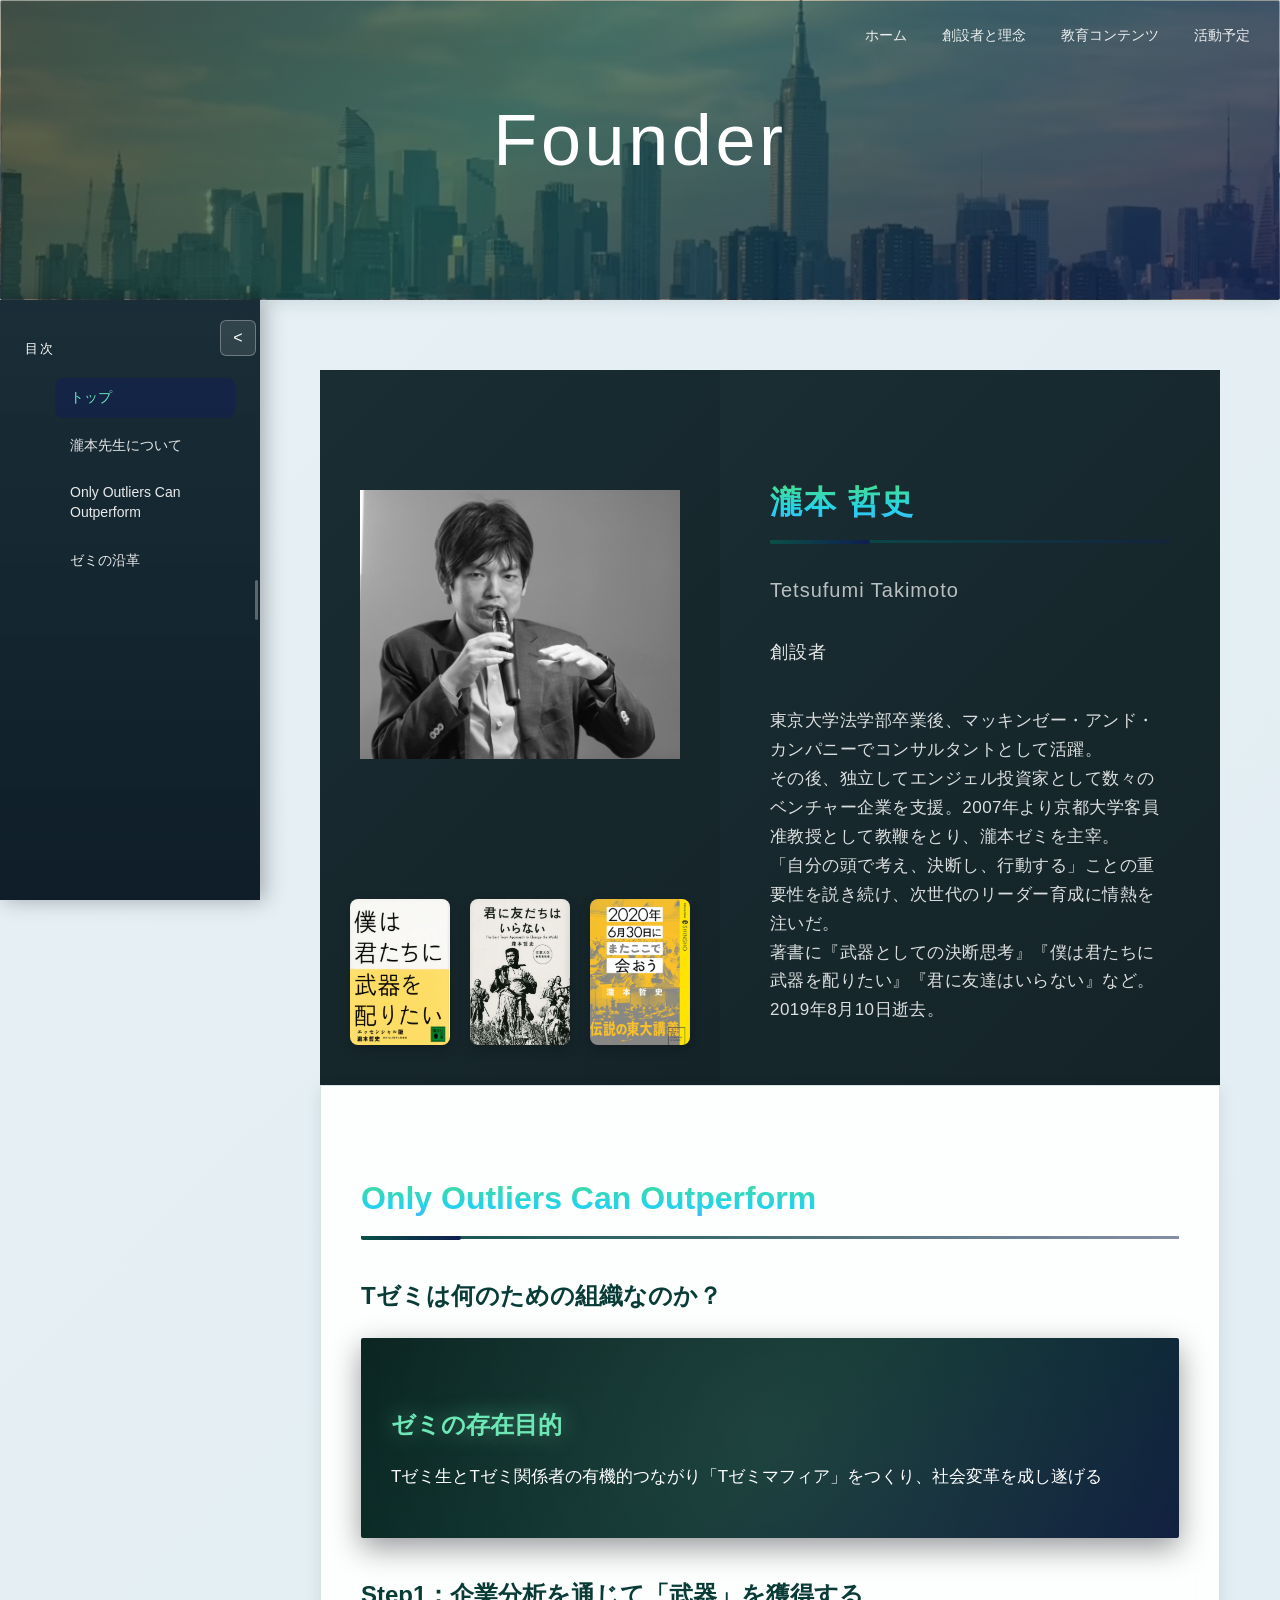
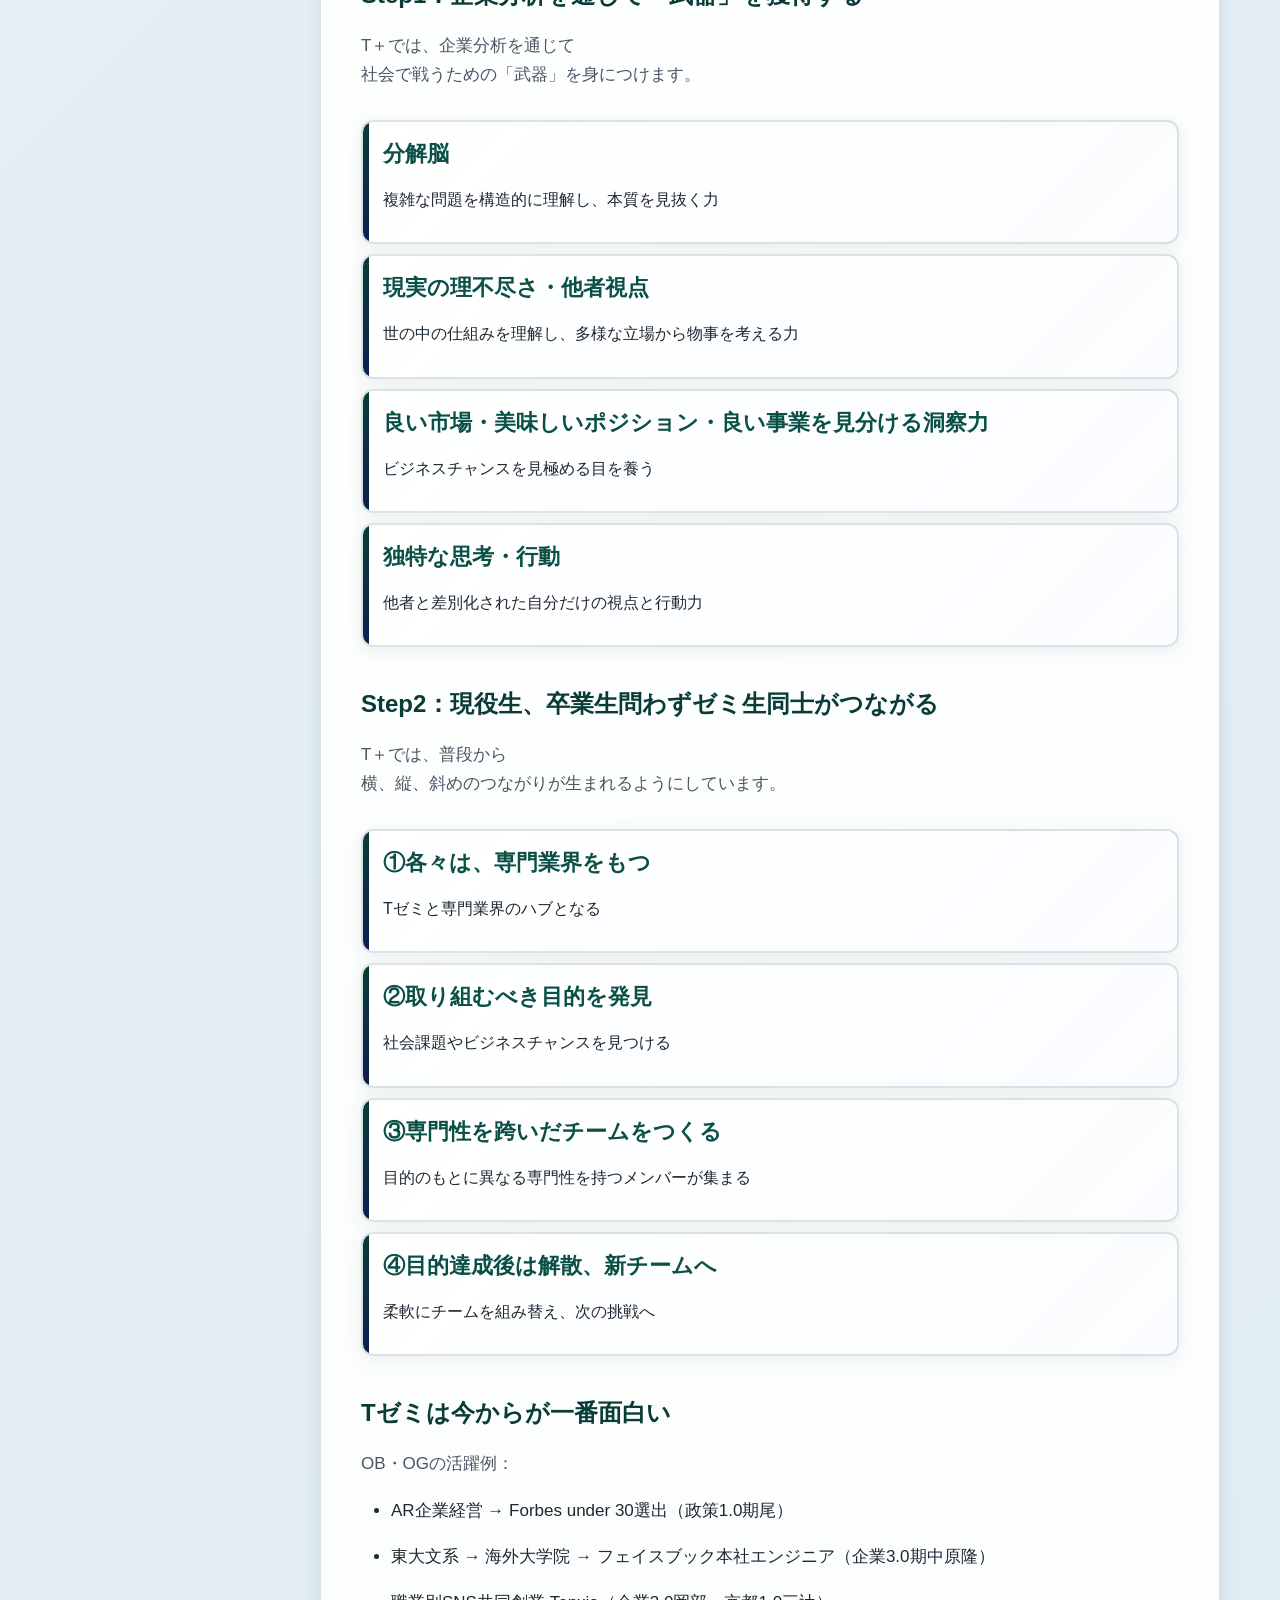
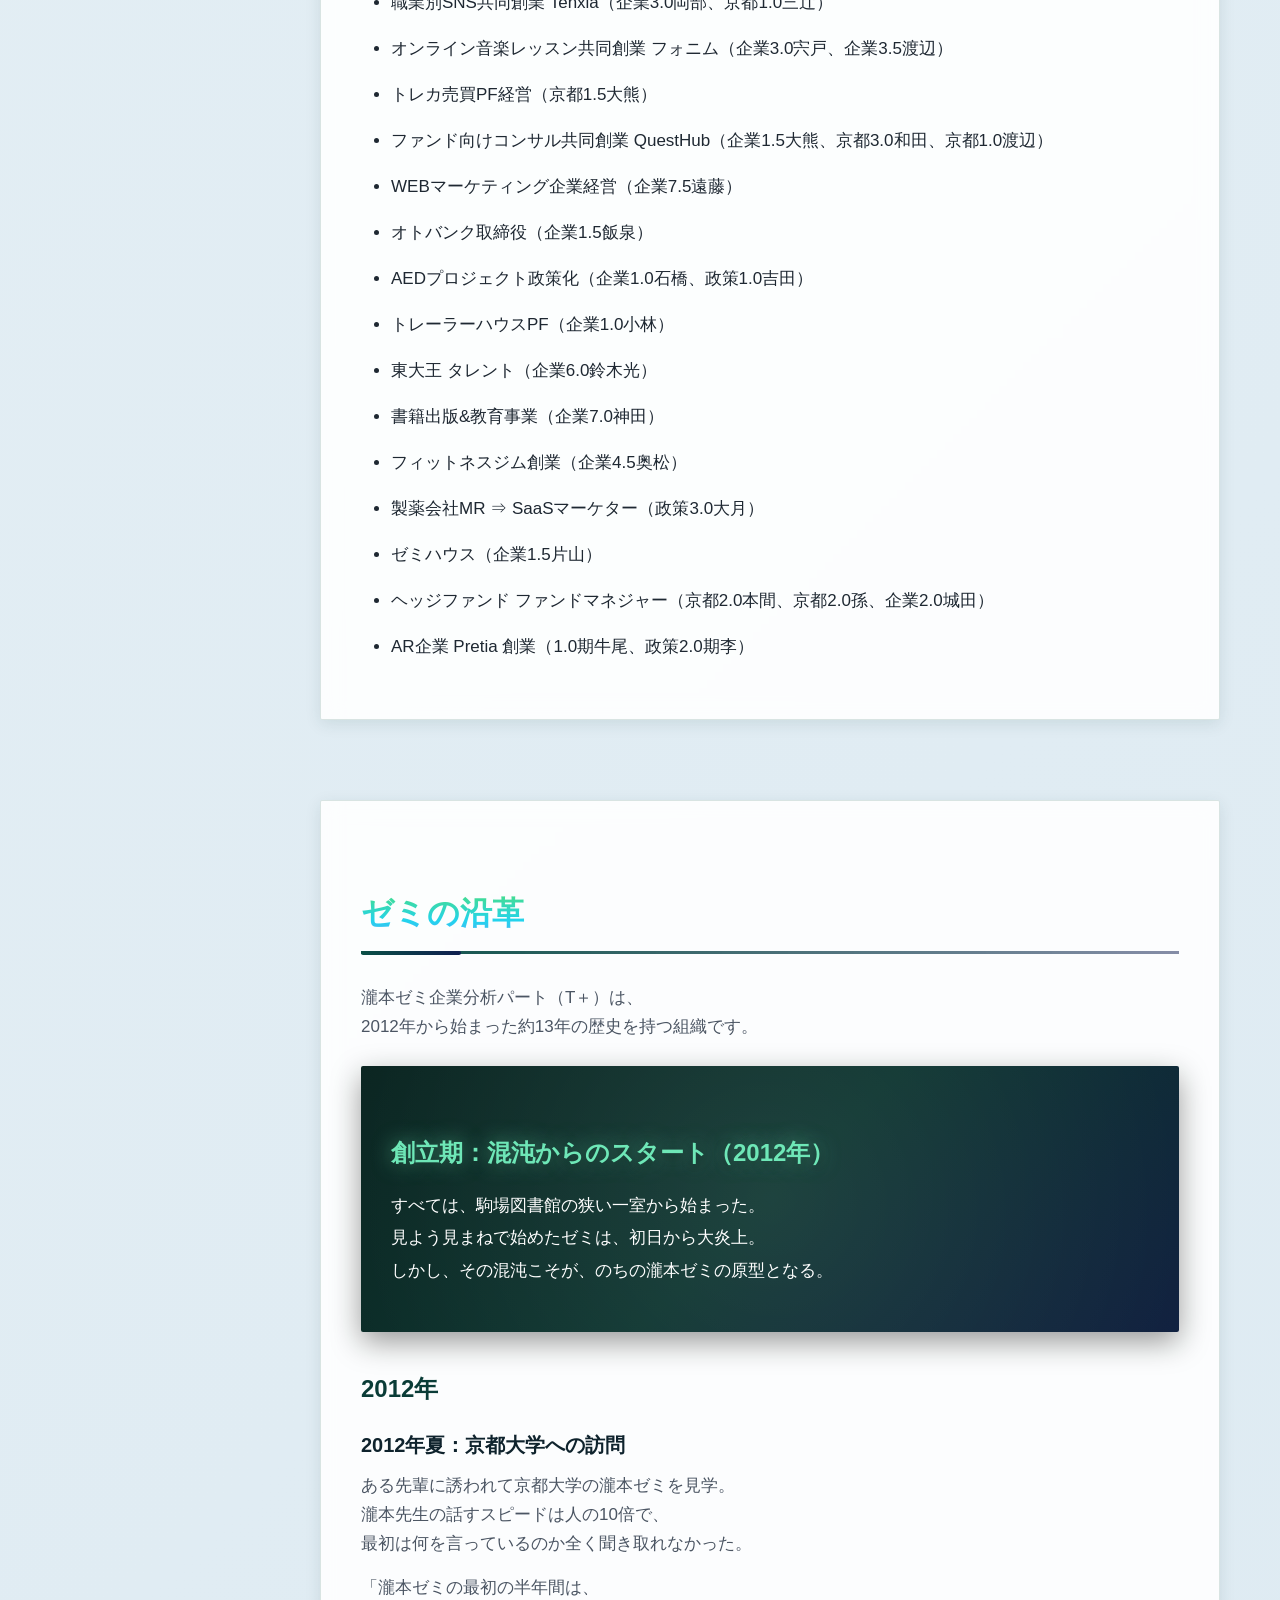
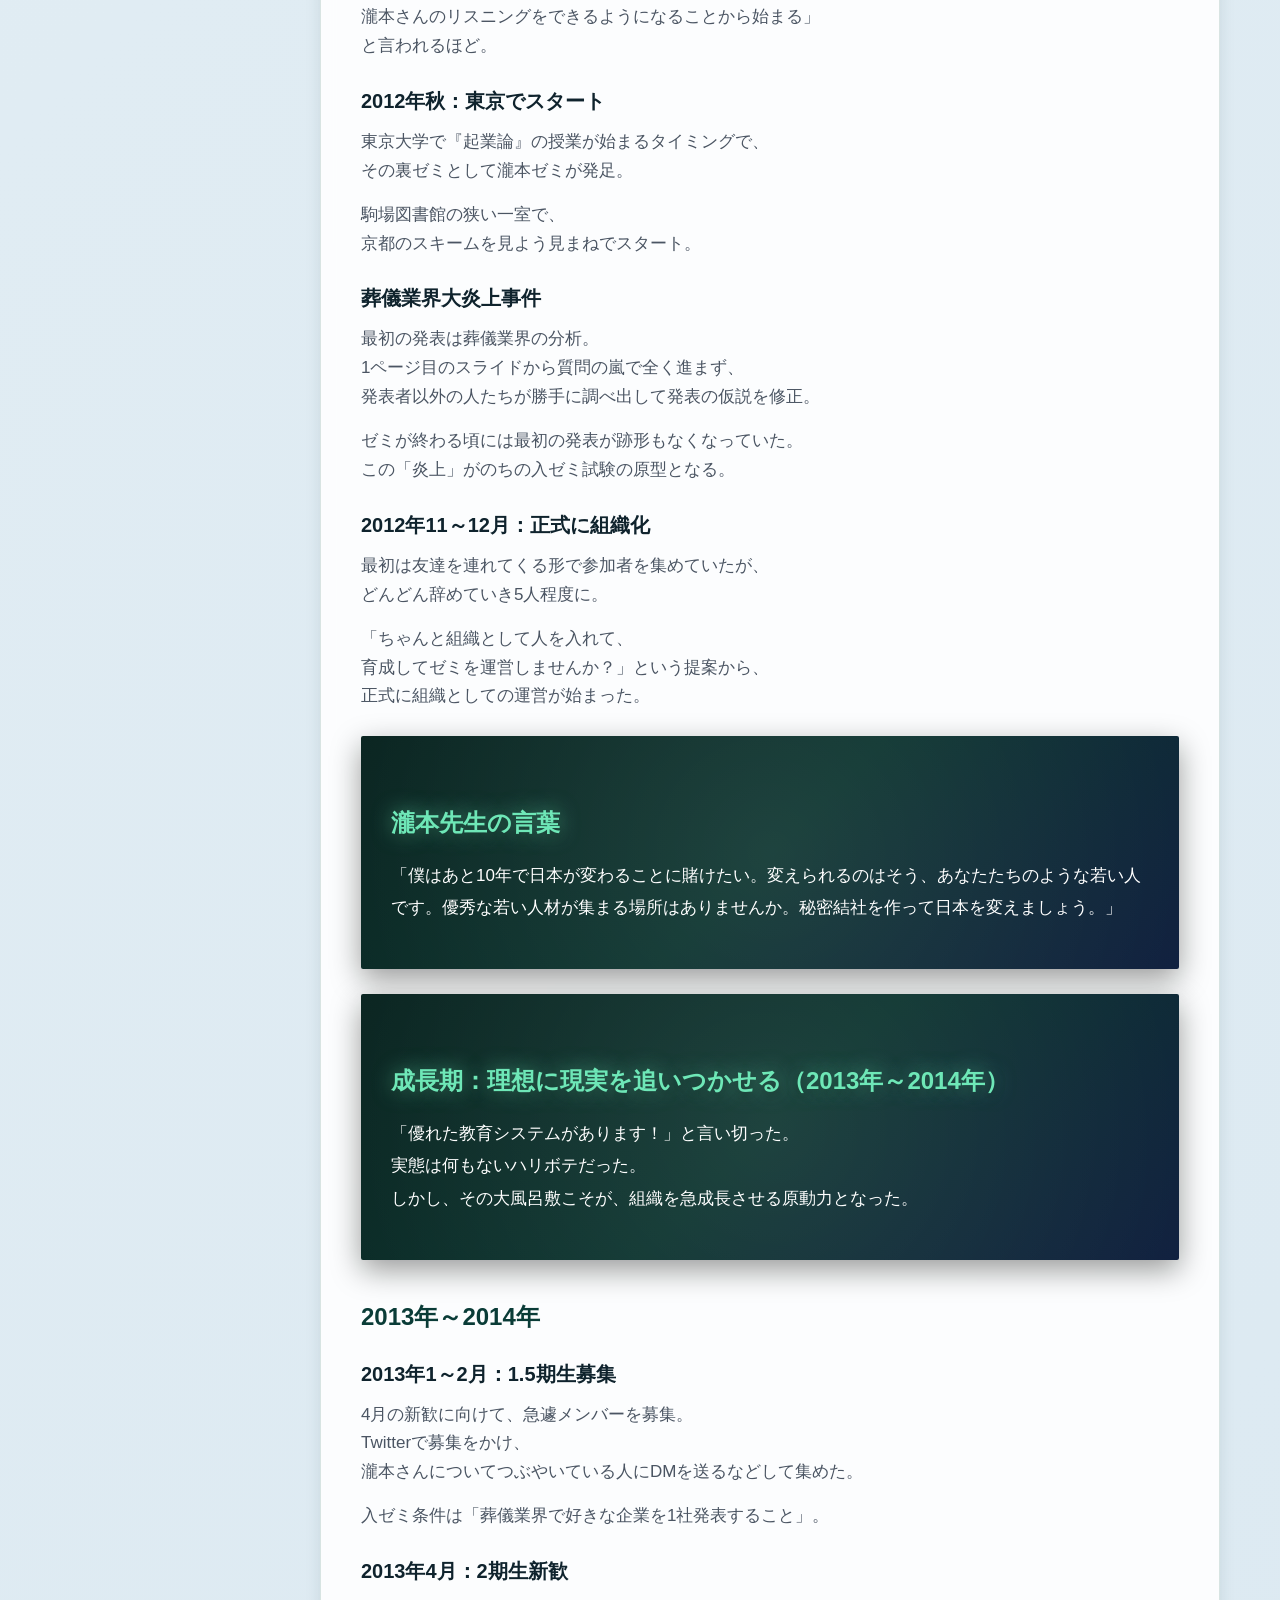
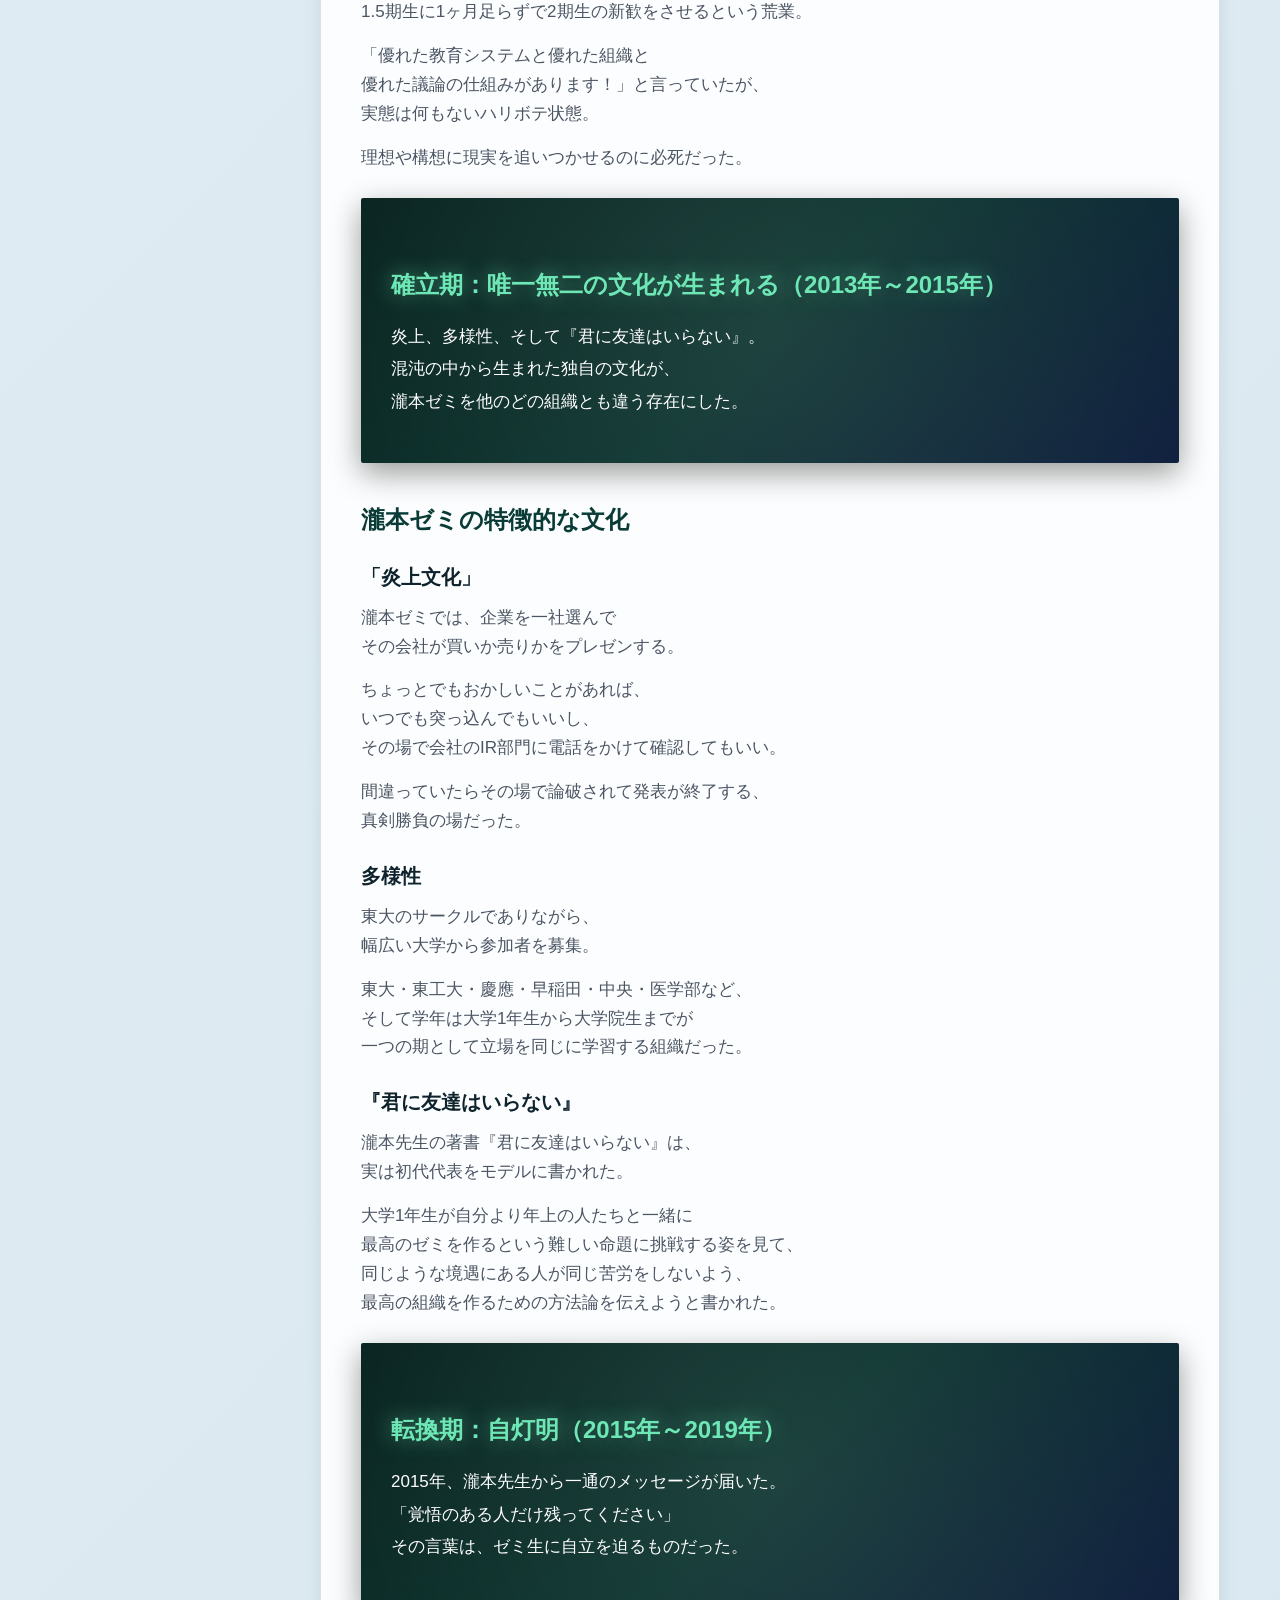
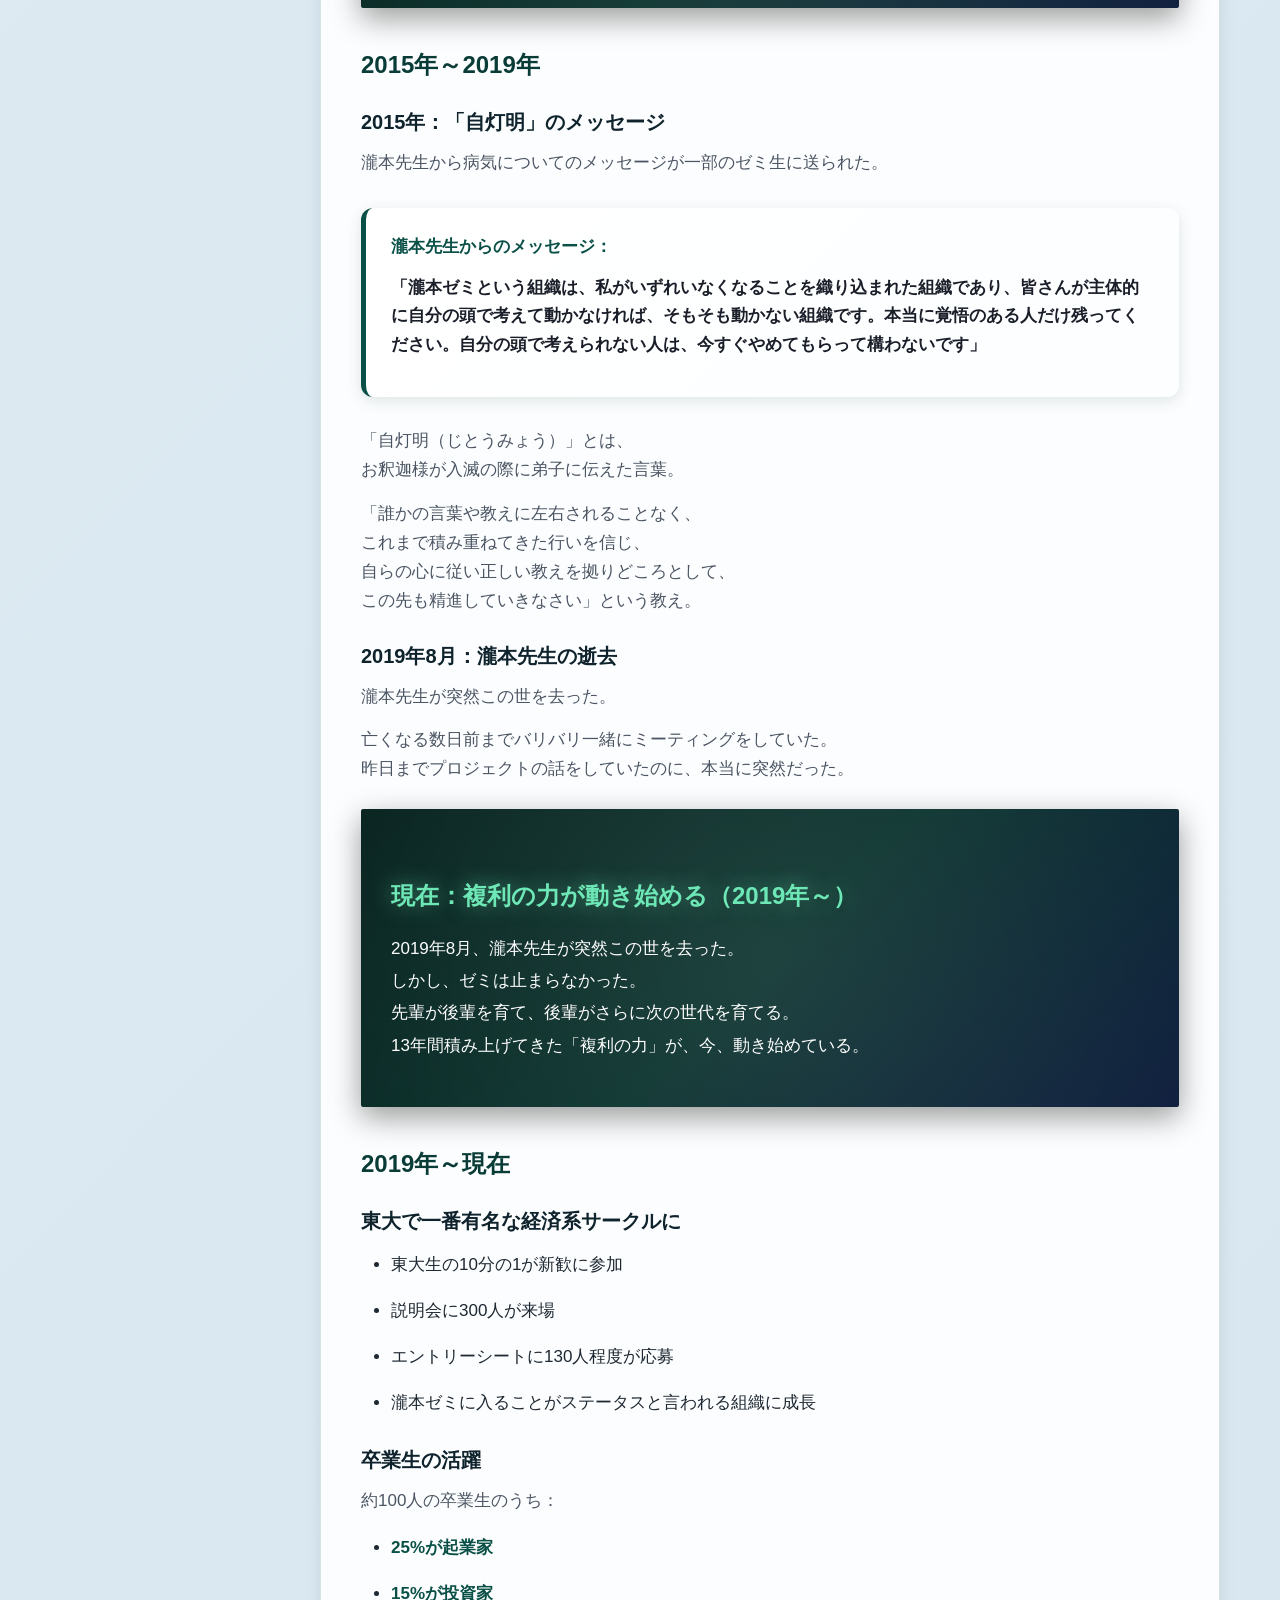
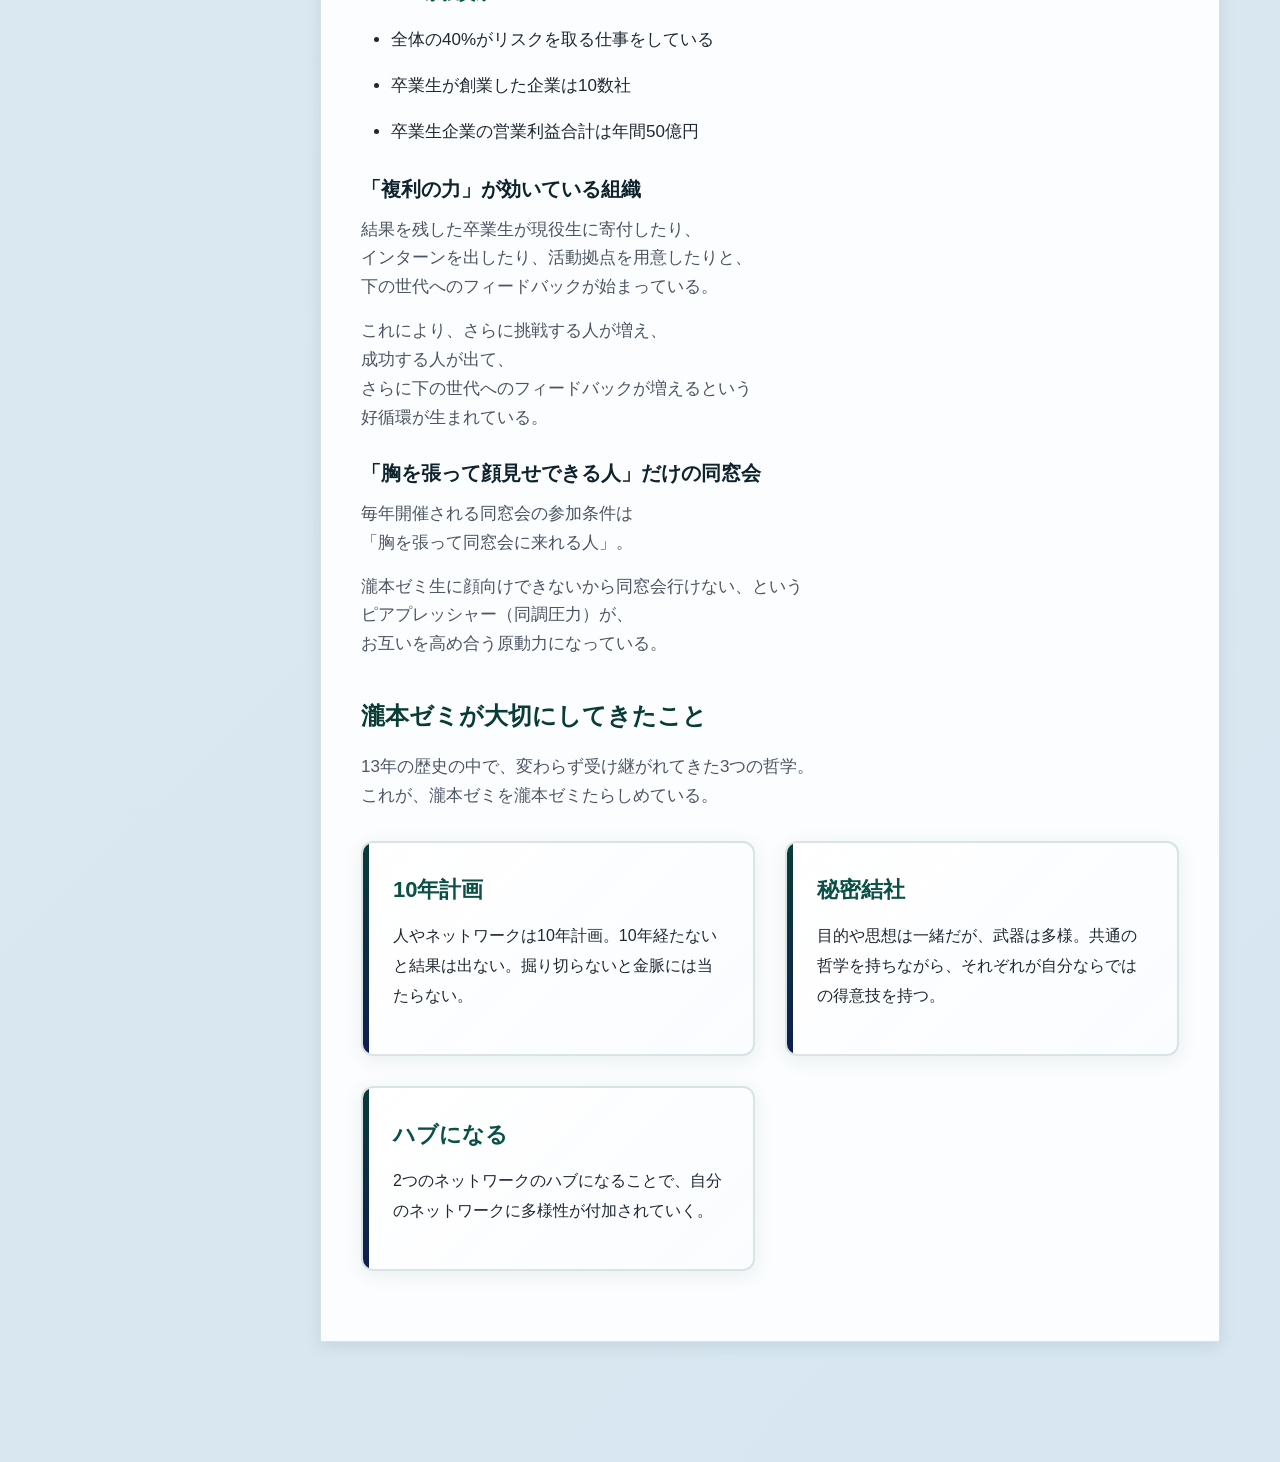
==== commit 86cbdd25: "プロフィールページと教育コンテンツのデザイン改善 【創設者ページ】 - 瀧本先生のプロフィールレイアウトを変更（左上:写真、左下:著書、右:テキスト） - 名前のフォントサイズを拡大（80-120px" ====
--- a/about-seminar.html
+++ b/about-seminar.html
@@ -23,7 +23,7 @@
     <main class="main-content with-sidebar">
         <!-- サイドバートグルボタン -->
         <button class="sidebar-toggle" id="sidebar-toggle">
-            <span class="toggle-arrow">◀</span>
+            <span class="toggle-arrow">&lt;</span>
         </button>
 
         <!-- サイドバー -->
@@ -43,7 +43,6 @@
         <section class="page-hero" id="hero">
             <div class="page-hero-content">
                 <h1>Founder</h1>
-                <p>創設者と理念</p>
             </div>
         </section>
 
@@ -51,24 +50,27 @@
             <!-- 瀧本先生について -->
             <section id="takimoto" class="profile-section">
                 <div class="profile-container">
-                    <div class="profile-image">
-                        <img src="takimoto.png" alt="瀧本哲史先生">
+                    <div class="profile-left">
+                        <div class="profile-image">
+                            <img src="takimoto.png" alt="瀧本哲史先生">
+                        </div>
+                        <div class="profile-books">
+                            <div class="book-grid">
+                                <img src="images/books/takimoto_weapon.png" alt="僕は君たちに武器を配りたい" class="book-cover">
+                                <img src="images/books/takimoto_friends.png" alt="君に友達はいらない" class="book-cover">
+                                <img src="images/books/takimoto_2020.png" alt="2020年6月30日にまたここで会おう" class="book-cover">
+                            </div>
+                        </div>
                     </div>
                     <div class="profile-content">
                         <h2 class="profile-name">瀧本 哲史</h2>
                         <p class="profile-name-en">Tetsufumi Takimoto</p>
                         <p class="profile-role">創設者</p>
                         <div class="profile-text">
-                            <p>東京大学法学部卒業後、<br>マッキンゼー・アンド・カンパニーでコンサルタントとして活躍。</p>
-                            <p>その後、独立してエンジェル投資家として数々のベンチャー企業を支援。<br>2007年より京都大学客員准教授として教鞭をとり、瀧本ゼミを主宰。</p>
-                            <p>「自分の頭で考え、決断し、行動する」ことの重要性を説き続け、<br>次世代のリーダー育成に情熱を注いだ。</p>
-                            <p>著書に『武器としての決断思考』『僕は君たちに武器を配りたい』『君に友達はいらない』など。<br>2019年8月10日逝去。</p>
-                        </div>
-
-                        <div class="book-grid" style="margin-top: 30px;">
-                            <img src="images/books/takimoto_weapon.png" alt="僕は君たちに武器を配りたい" class="book-cover">
-                            <img src="images/books/takimoto_friends.png" alt="君に友達はいらない" class="book-cover">
-                            <img src="images/books/takimoto_2020.png" alt="2020年6月30日にまたここで会おう" class="book-cover">
+                            <p>東京大学法学部卒業後、マッキンゼー・アンド・カンパニーでコンサルタントとして活躍。</p>
+                            <p>その後、独立してエンジェル投資家として数々のベンチャー企業を支援。2007年より京都大学客員准教授として教鞭をとり、瀧本ゼミを主宰。</p>
+                            <p>「自分の頭で考え、決断し、行動する」ことの重要性を説き続け、次世代のリーダー育成に情熱を注いだ。</p>
+                            <p>著書に『武器としての決断思考』『僕は君たちに武器を配りたい』『君に友達はいらない』など。2019年8月10日逝去。</p>
                         </div>
                     </div>
                 </div>
@@ -88,7 +90,7 @@
                 <h3>Step1：企業分析を通じて「武器」を獲得する</h3>
                 <p>T＋では、企業分析を通じて<br>社会で戦うための「武器」を身につけます。</p>
 
-                <div class="card-grid">
+                <div class="card-grid card-grid-vertical">
                     <div class="card">
                         <h4>分解脳</h4>
                         <p>複雑な問題を構造的に理解し、本質を見抜く力</p>
@@ -113,7 +115,7 @@
                 <h3>Step2：現役生、卒業生問わずゼミ生同士がつながる</h3>
                 <p>T＋では、普段から<br>横、縦、斜めのつながりが生まれるようにしています。</p>
 
-                <div class="card-grid">
+                <div class="card-grid card-grid-vertical">
                     <div class="card">
                         <h4>①各々は、専門業界をもつ</h4>
                         <p>Tゼミと専門業界のハブとなる</p>
@@ -309,7 +311,7 @@
 
     <!-- ページトップボタン -->
     <button id="back-to-top" class="back-to-top">
-        <span>↑</span>
+        <span>^</span>
     </button>
 
     <script src="script.js"></script>
--- a/style.css
+++ b/style.css
@@ -791,33 +791,68 @@
             min-height: 600px;
         }
 
+        .profile-left {
+            flex: 0.8;
+            background: linear-gradient(135deg, rgba(25, 45, 50, 1) 0%, rgba(20, 35, 40, 1) 100%);
+            display: flex;
+            flex-direction: column;
+        }
+
         .profile-image {
             flex: 1;
-            overflow: hidden;
+            display: flex;
+            align-items: center;
+            justify-content: center;
+            padding: 40px 40px 20px 40px;
         }
 
         .profile-image img {
-            width: 100%;
-            height: 100%;
-            object-fit: cover;
+            max-width: 100%;
+            max-height: 100%;
+            object-fit: contain;
             filter: grayscale(100%);
         }
 
+        .profile-books {
+            padding: 20px 30px 40px 30px;
+            background: transparent;
+            border-top: none;
+        }
+
+        .profile-books .book-grid {
+            display: flex;
+            justify-content: center;
+            gap: 20px;
+        }
+
+        .profile-books .book-cover {
+            width: 100px;
+            height: auto;
+            transition: all 0.3s ease;
+        }
+
+        .profile-books .book-cover:hover {
+            transform: translateY(-5px);
+        }
+
         .profile-content {
-            flex: 1;
-            background: linear-gradient(135deg, rgba(25, 25, 25, 1) 0%, rgba(15, 15, 15, 1) 100%);
-            padding: 80px 60px;
+            flex: 1.2;
+            background: linear-gradient(135deg, rgba(25, 45, 50, 1) 0%, rgba(20, 35, 40, 1) 100%);
+            padding: 60px 50px;
             display: flex;
             flex-direction: column;
             justify-content: center;
         }
 
         .profile-name {
-            font-size: clamp(36px, 5vw, 52px);
-            font-weight: 400;
-            color: white;
+            font-size: clamp(80px, 10vw, 120px);
+            font-weight: 900;
+            background: linear-gradient(135deg, #4ADE80 0%, #22D3EE 50%, #818CF8 100%);
+            -webkit-background-clip: text;
+            -webkit-text-fill-color: transparent;
+            background-clip: text;
             margin: 0 0 15px 0;
-            letter-spacing: 0.1em;
+            letter-spacing: 0.05em;
             font-family: 'Helvetica Neue', Helvetica, Arial, 'Hiragino Kaku Gothic ProN', 'Hiragino Sans', sans-serif;
         }
 
@@ -869,8 +904,20 @@
                 min-height: auto;
             }
 
+            .profile-left {
+                flex: none;
+            }
+
             .profile-image {
-                height: 400px;
+                padding: 30px 20px 20px 20px;
+            }
+
+            .profile-books {
+                padding: 20px;
+            }
+
+            .profile-books .book-cover {
+                width: 80px;
             }
 
             .profile-content {
@@ -2602,7 +2649,10 @@
 }
 
 .content-inner h2 {
-    color: rgba(10, 80, 70, 1);
+    background: linear-gradient(180deg, #4ADE80 0%, #22D3EE 50%, #818CF8 100%);
+    -webkit-background-clip: text;
+    -webkit-text-fill-color: transparent;
+    background-clip: text;
     font-size: clamp(24px, 3.5vw, 32px);
     font-weight: 700;
     margin: 50px 0 30px 0;
@@ -2711,3 +2761,111 @@
         padding: 25px;
     }
 }
+
+/* アコーディオン閉じた状態をコンパクトに */
+.accordion-section:not(.active) .accordion-header {
+    padding: 0px 10px;
+    gap: 4px;
+}
+
+.accordion-section:not(.active) .accordion-header h2 {
+    font-size: clamp(18px, 2.5vw, 22px);
+    line-height: 0.8;
+    color: rgba(20, 20, 20, 1) !important;
+    background: none !important;
+    -webkit-background-clip: unset !important;
+    -webkit-text-fill-color: rgba(20, 20, 20, 1) !important;
+    margin: 0;
+    padding: 2px 0;
+}
+
+.accordion-section:not(.active) .accordion-toggle-btn {
+    padding: 2px 8px;
+    font-size: 12px;
+    gap: 4px;
+    border-radius: 4px;
+}
+
+.accordion-section:not(.active) .accordion-toggle-icon {
+    font-size: 10px;
+}
+
+.accordion-section:not(.active) {
+    margin-bottom: 4px;
+    box-shadow: 0 1px 3px rgba(0, 0, 0, 0.05);
+    border-radius: 4px;
+}
+
+/* 本の優先度表示 */
+.book-cover {
+    position: relative;
+    cursor: pointer;
+}
+
+.book-cover::before {
+    content: attr(data-priority);
+    position: absolute;
+    bottom: calc(100% + 10px);
+    left: 50%;
+    transform: translateX(-50%) scale(0);
+    padding: 8px 12px;
+    background: linear-gradient(135deg, #1a202c 0%, #2d3748 100%);
+    color: #FFD700;
+    font-size: 18px;
+    font-weight: 700;
+    border-radius: 8px;
+    white-space: nowrap;
+    opacity: 0;
+    transition: all 0.3s cubic-bezier(0.34, 1.56, 0.64, 1);
+    pointer-events: none;
+    box-shadow: 0 8px 20px rgba(0, 0, 0, 0.4);
+    z-index: 100;
+}
+
+.book-cover[data-priority="3"]::before {
+    content: "★★★";
+}
+
+.book-cover[data-priority="2"]::before {
+    content: "★★☆";
+}
+
+.book-cover[data-priority="1"]::before {
+    content: "★☆☆";
+}
+
+.book-cover::after {
+    content: '';
+    position: absolute;
+    bottom: calc(100% + 2px);
+    left: 50%;
+    transform: translateX(-50%) scale(0);
+    width: 0;
+    height: 0;
+    border-left: 6px solid transparent;
+    border-right: 6px solid transparent;
+    border-top: 6px solid #2d3748;
+    opacity: 0;
+    transition: all 0.3s cubic-bezier(0.34, 1.56, 0.64, 1);
+    pointer-events: none;
+    z-index: 100;
+}
+
+.book-cover:hover::before,
+.book-cover:hover::after {
+    opacity: 1;
+    transform: translateX(-50%) scale(1);
+}
+
+/* 縦並びcard-grid */
+.card-grid-vertical {
+    display: flex;
+    flex-direction: column;
+    gap: 10px;
+}
+
+.card-grid-vertical .card {
+    padding: 15px 20px;
+    margin: 0;
+}
+
